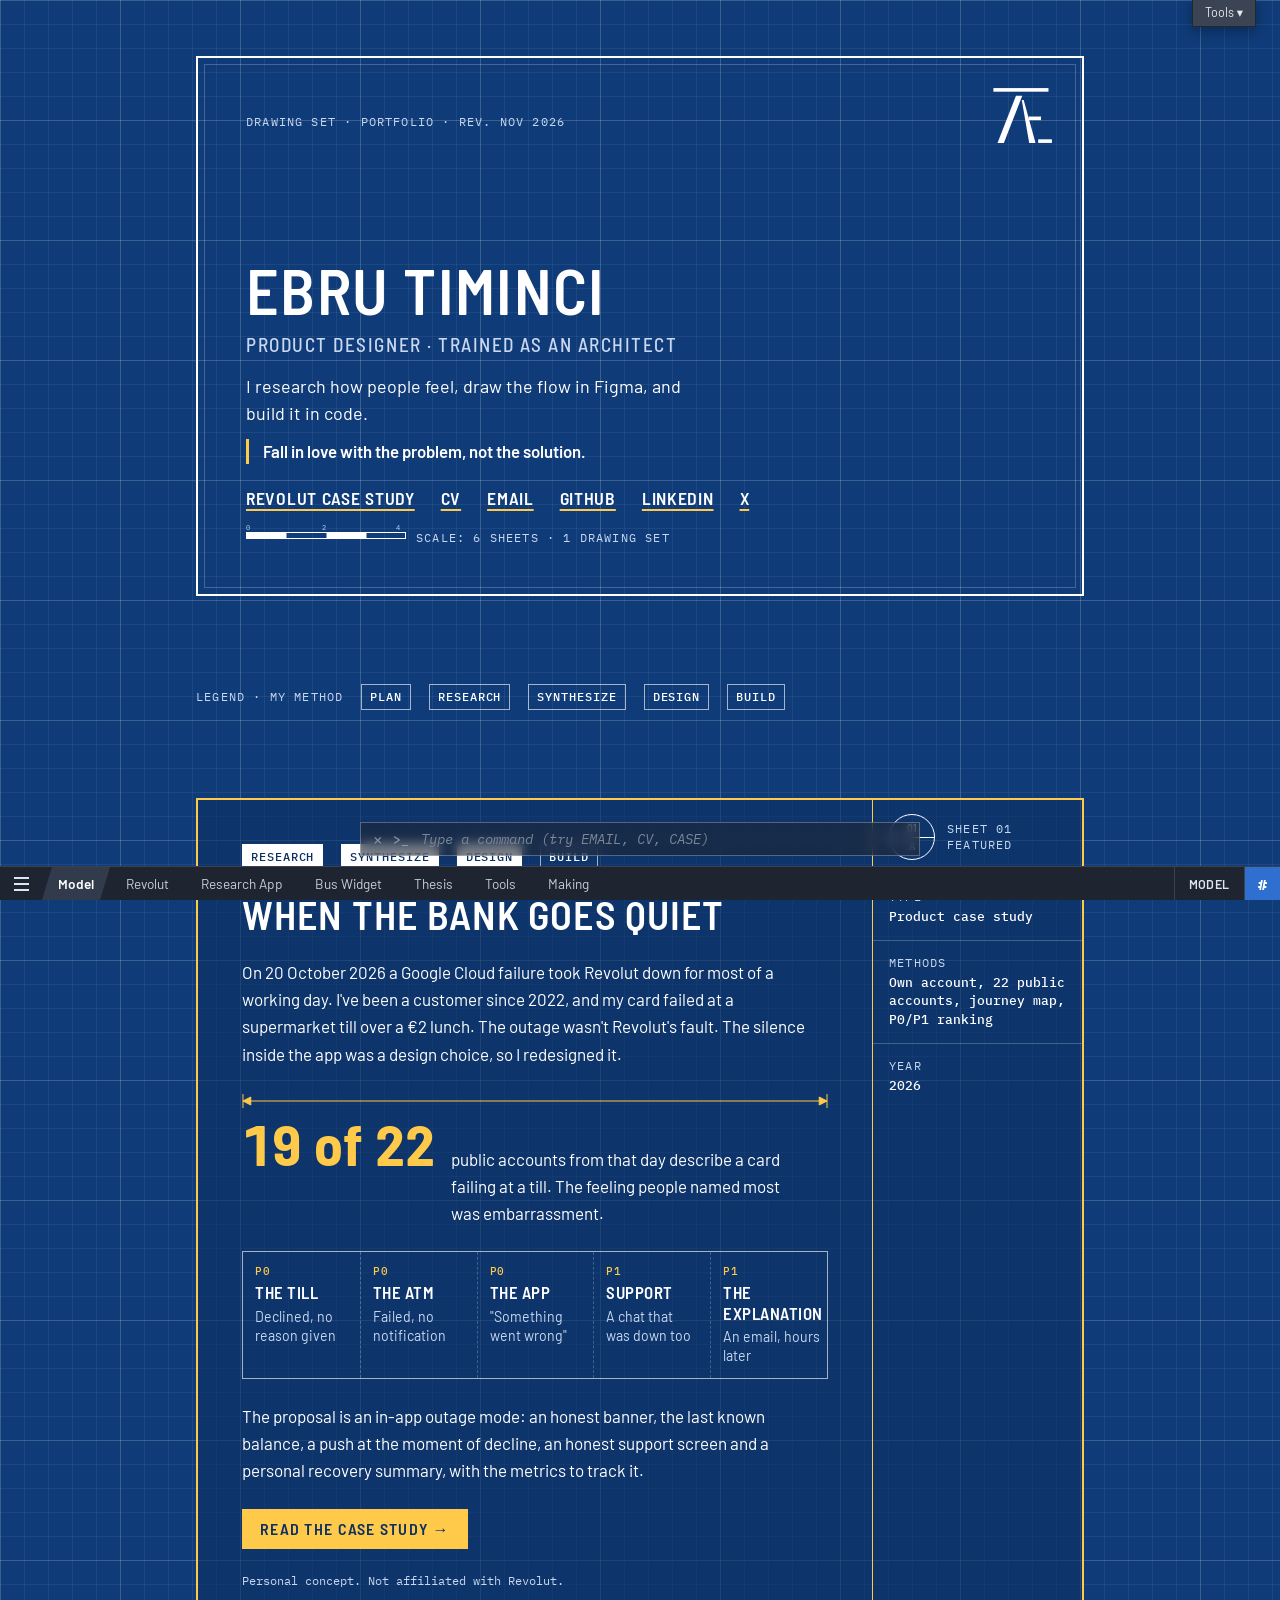
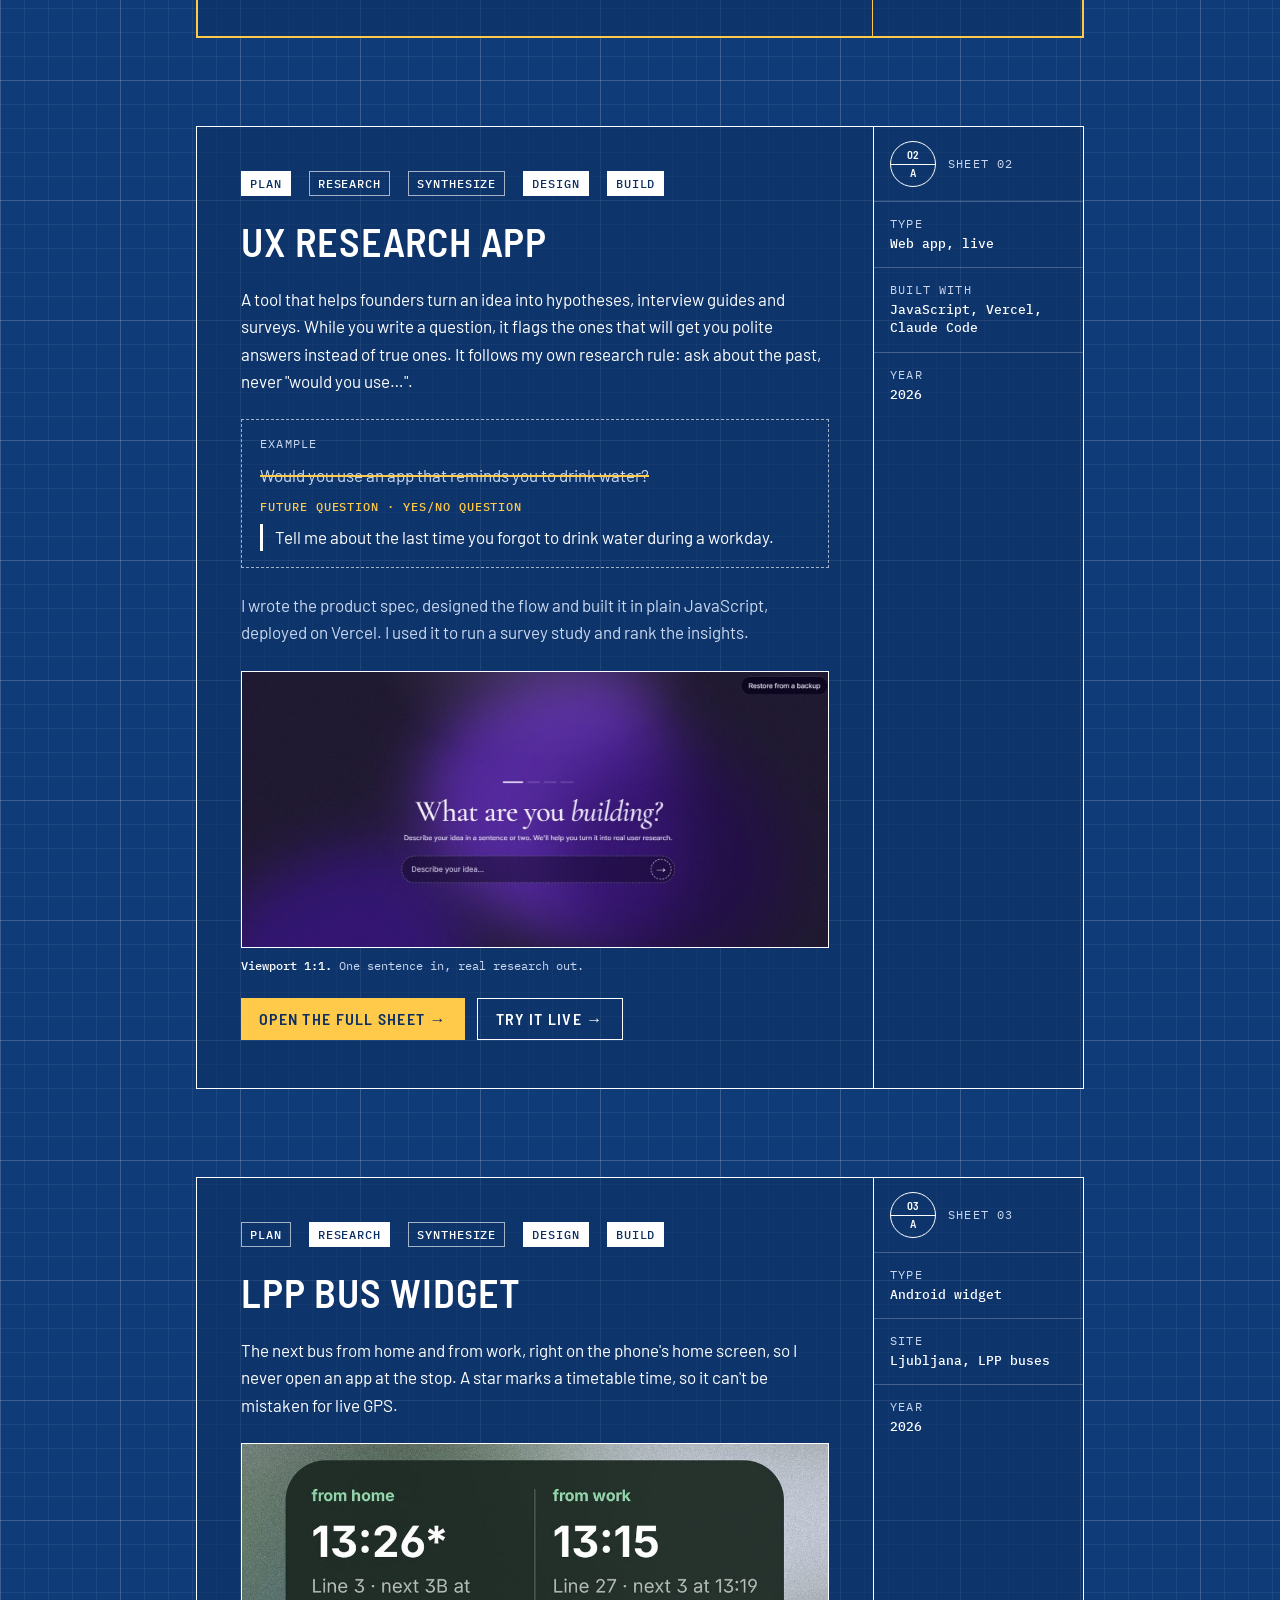
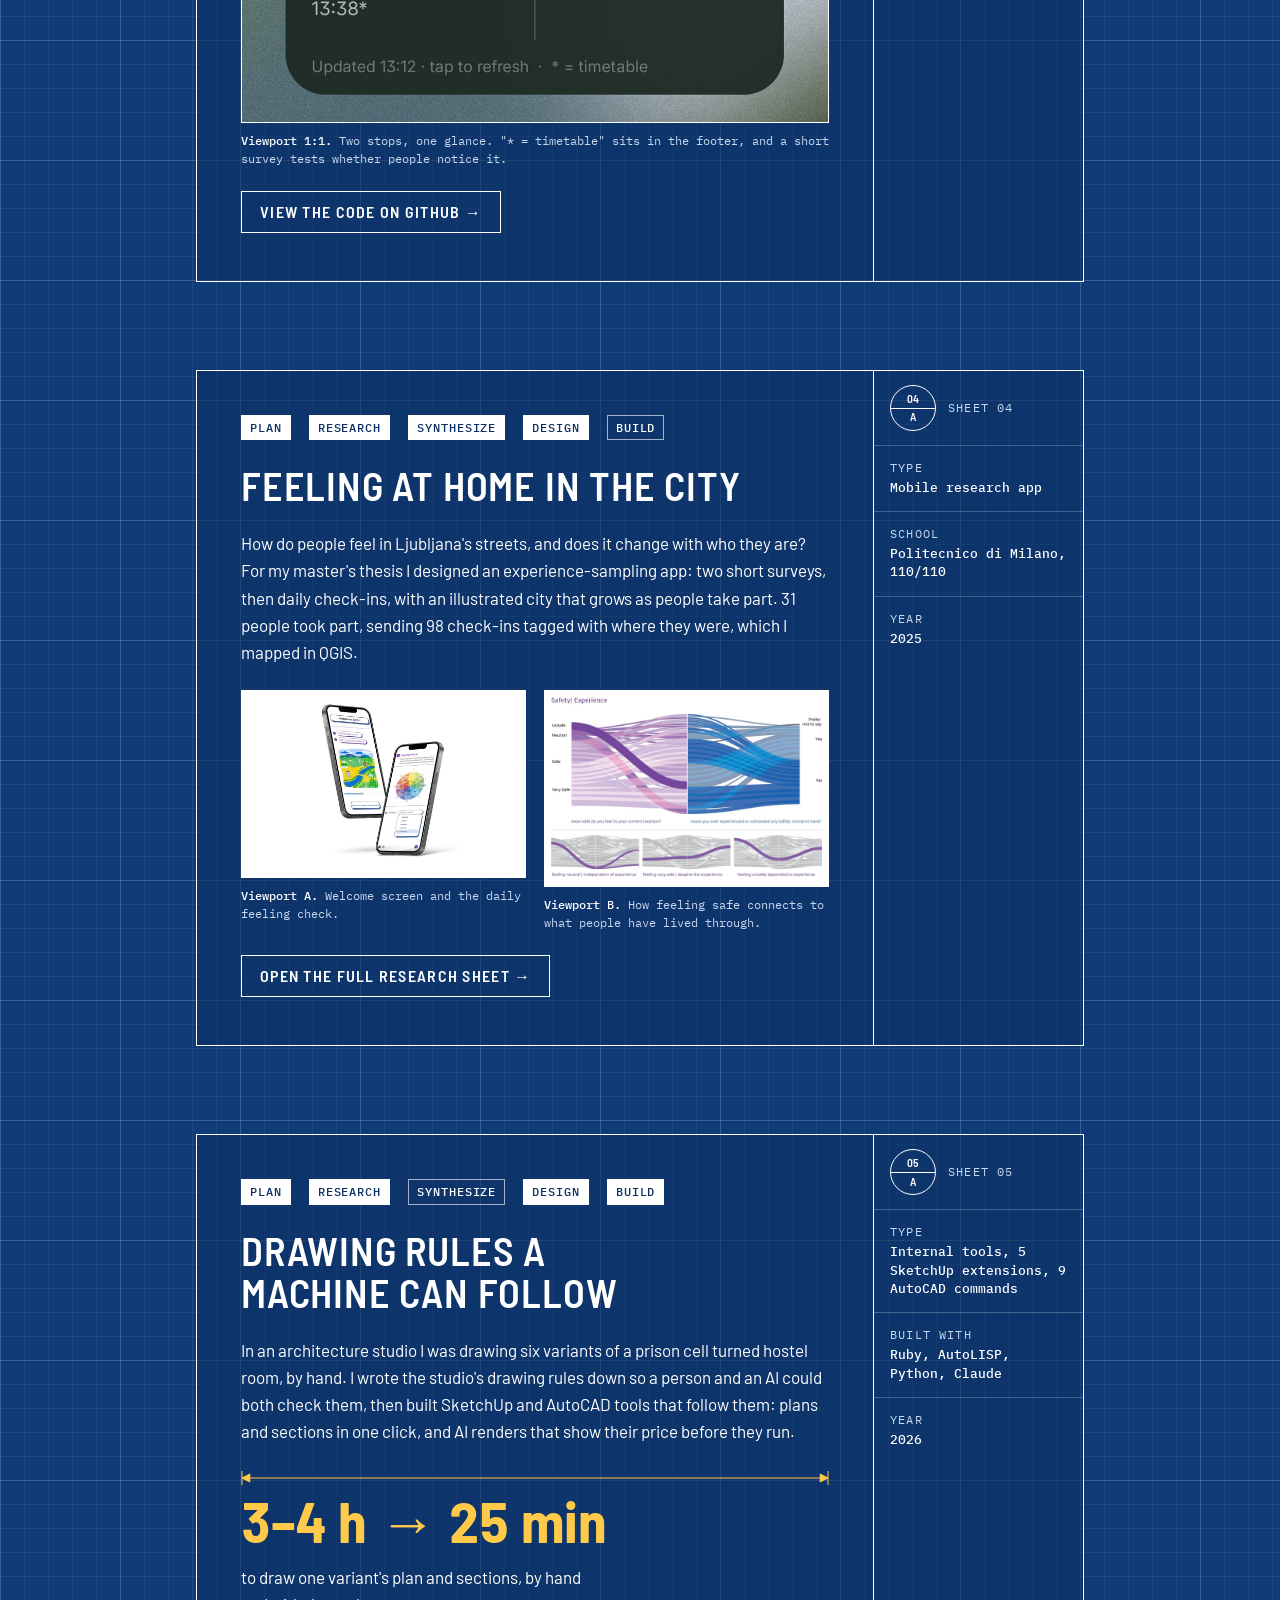
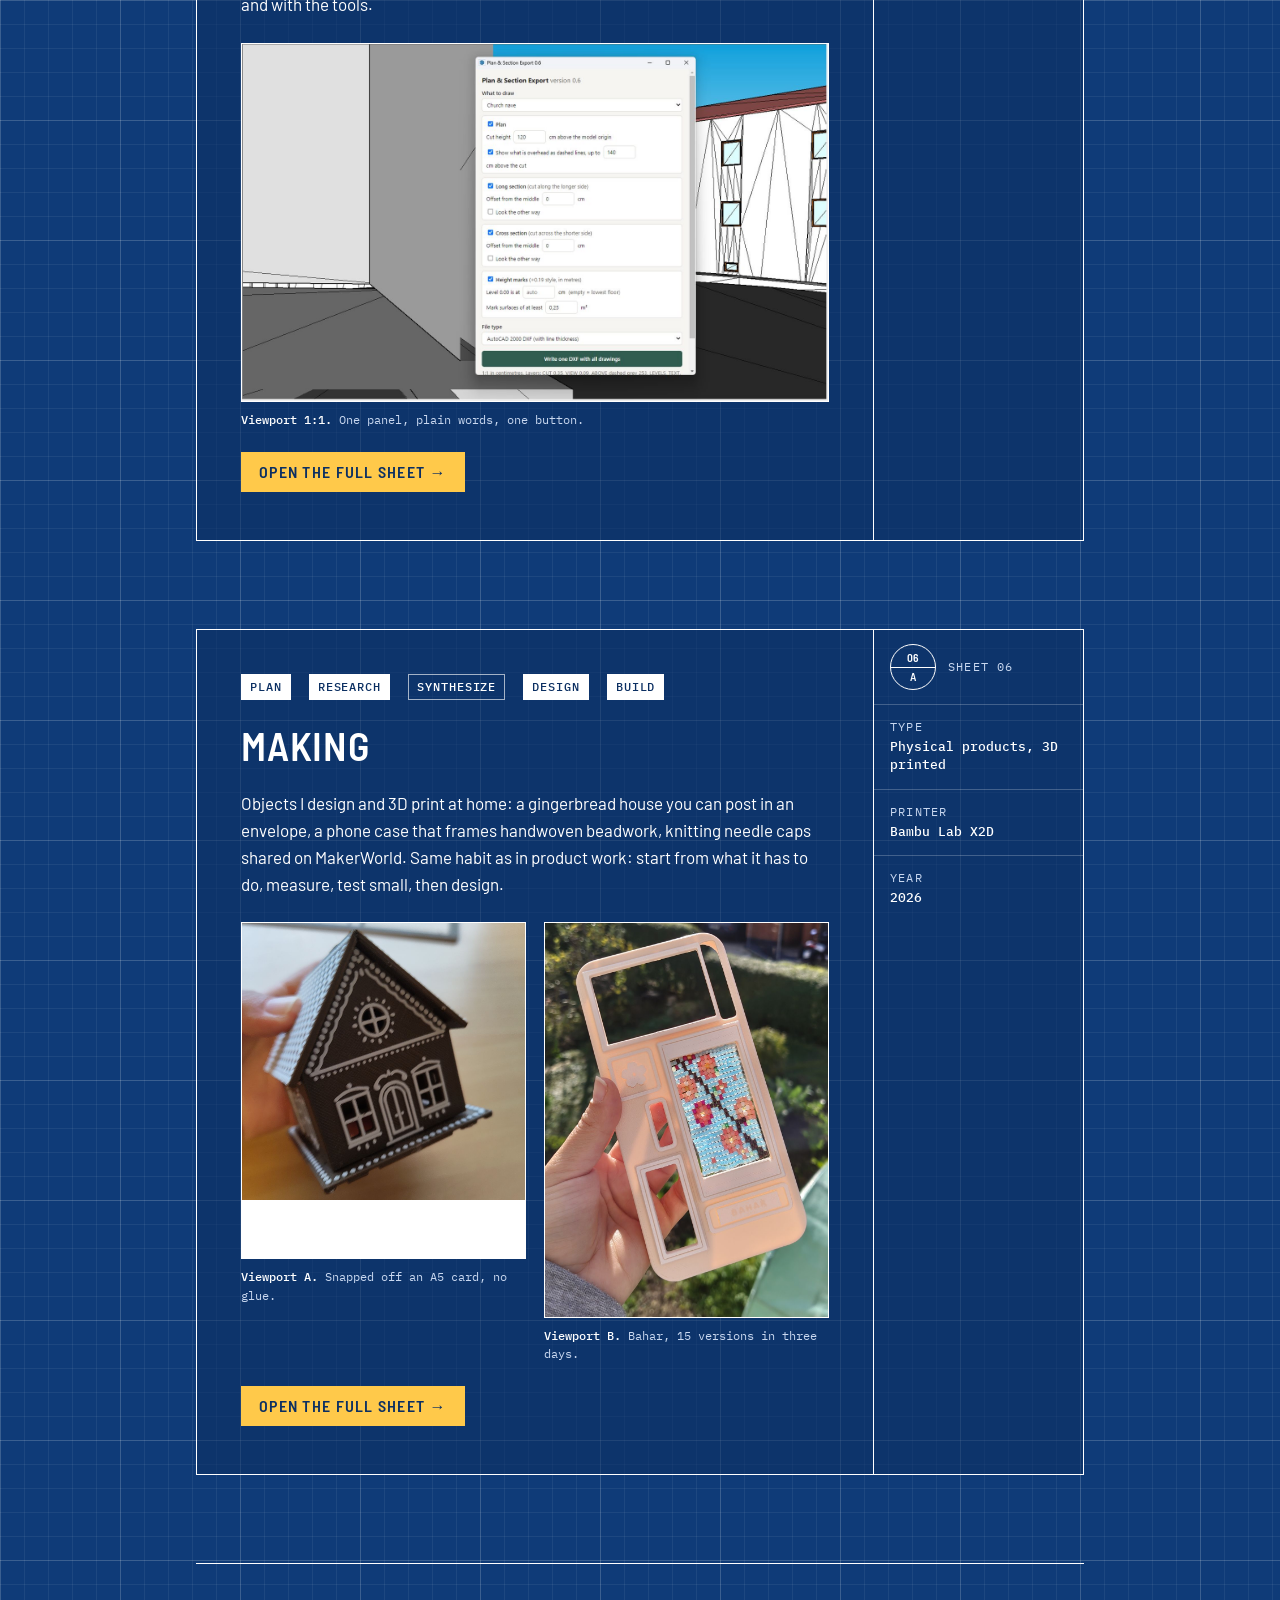
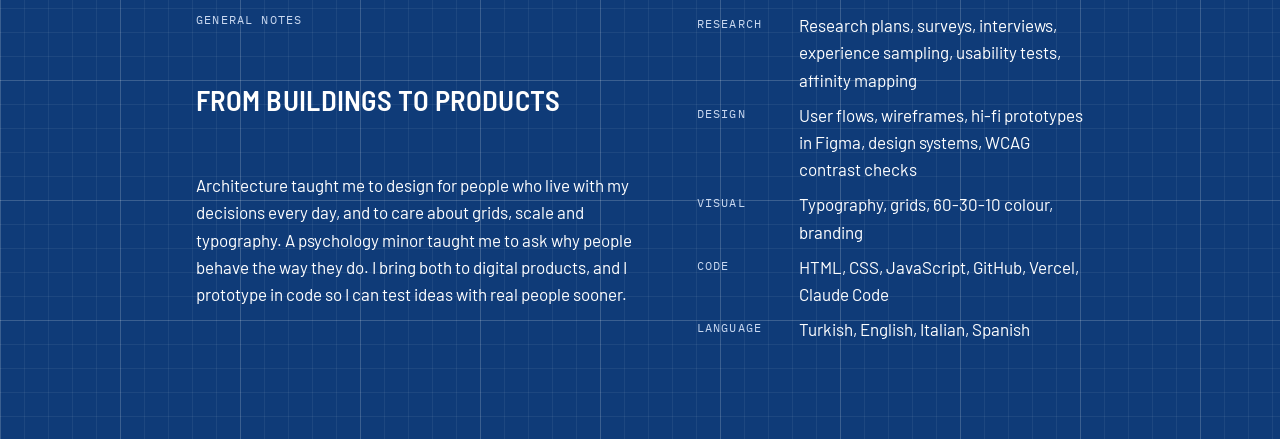
==== index.html @ e3e35238 "Status bar: add Making tab, fit seven tabs on phones Co-Authored-By: Claude Opus 5.5 <noreply@anthro" ====
<!doctype html>
<html lang="en">
<head>
<meta charset="utf-8">
<meta name="viewport" content="width=device-width, initial-scale=1, viewport-fit=cover">
<meta name="description" content="Ebru Timinci, product designer trained as an architect. Research, Figma, and code.">
<link rel="icon" href="favicon.ico?v=22" sizes="48x48">
<link rel="icon" href="favicon.svg?v=22" type="image/svg+xml">
<link rel="icon" href="favicon-32.png?v=22" sizes="32x32" type="image/png">
<link rel="apple-touch-icon" href="apple-touch-icon.png">
<title>Ebru Timinci, Product Designer</title>
<meta property="og:type" content="website">
<meta property="og:site_name" content="Ebru Timinci">
<meta property="og:title" content="Ebru Timinci, Product Designer">
<meta property="og:description" content="Ebru Timinci, product designer trained as an architect. Research, Figma, and code.">
<meta property="og:url" content="https://ebrutiminci.com/">
<meta property="og:image" content="https://ebrutiminci.com/img/og-home.jpg">
<meta property="og:image:width" content="1200">
<meta property="og:image:height" content="630">
<meta name="twitter:card" content="summary_large_image">
<link rel="canonical" href="https://ebrutiminci.com/">
<meta name="space" content="model">
<link rel="preconnect" href="https://fonts.googleapis.com">
<link rel="stylesheet" href="https://fonts.googleapis.com/css2?family=Barlow+Semi+Condensed:wght@500;600;700&family=Barlow:ital,wght@0,400;0,500;0,600;1,400&family=IBM+Plex+Mono:wght@400;500&family=IBM+Plex+Sans:ital,wght@0,400;0,500;0,600;1,400&display=swap">
<link rel="stylesheet" href="blueprint.css?v=24">
<style>html,body{margin:0}*{box-sizing:border-box}img{max-width:100%}</style>
  <!-- Vercel Web Analytics: counts visits, no cookies -->
  <script>window.va = window.va || function () { (window.vaq = window.vaq || []).push(arguments); };</script>
  <script defer src="/_vercel/insights/script.js"></script>
</head>
<body>
<main class="wrap">
  <header class="cover hero">
    <img class="northarrow mark" src="img/mark-white.svg?v=22" alt="ET monogram" width="360" height="340">
    <p class="ann">Drawing set · Portfolio · Rev. Nov 2026</p>
    <div class="cover-main">
      <h1>Ebru Timinci<small>Product designer · trained as an architect</small></h1>
      <p class="lede">I research how people feel, draw the flow in Figma, and build it in code.</p>
      <p class="motto"><b>Fall in love with the problem, not the solution.</b></p>
      <div class="links">
        <a href="casestudy.html">Revolut case study</a>
        <a href="Ebru-Timinci-CV.pdf?v=20261116" target="_blank" rel="noopener">CV</a>
        <a href="mailto:ebru.timinci@gmail.com">Email</a>
        <a href="https://github.com/ebrutiminci" target="_blank" rel="noopener">GitHub</a>
        <a href="https://www.linkedin.com/in/ebru-timinci/" target="_blank" rel="noopener">LinkedIn</a>
        <a href="https://x.com/ebrutiminci" target="_blank" rel="noopener">X</a>
      </div>
      <div class="scalebar">
        <svg viewBox="0 0 160 22" aria-hidden="true"><g fill="none" stroke="#fff" stroke-width="1"><rect x="0.5" y="8.5" width="159" height="6"/></g><rect x="0.5" y="8.5" width="40" height="6" fill="#fff"/><rect x="80.5" y="8.5" width="40" height="6" fill="#fff"/><g fill="#c9d8f0" font-family="IBM Plex Mono, monospace" font-size="7"><text x="0" y="6">0</text><text x="76" y="6">2</text><text x="150" y="6">4</text></g></svg>
        <span class="ann">Scale: 6 sheets · 1 drawing set</span>
      </div>
    </div>
  </header>

  <div class="legend" aria-label="My process: plan, research, synthesize, design, build">
    <span class="ann">Legend · my method</span>
    <span class="tag">Plan</span><span class="tag">Research</span><span class="tag">Synthesize</span><span class="tag">Design</span><span class="tag">Build</span>
  </div>

  <article class="sheet featured" aria-labelledby="s1">
    <div class="sheet-body">
      <div class="legend"><span class="tag on">Research</span><span class="tag on">Synthesize</span><span class="tag on">Design</span><span class="tag">Build</span></div>
      <h2 id="s1"><a class="h-link" href="casestudy.html">When the bank goes quiet</a></h2>
      <p>On 20 October 2026 a Google Cloud failure took Revolut down for most of a working day. I've been a customer since 2022, and my card failed at a supermarket till over a €2 lunch. The outage wasn't Revolut's fault. The silence inside the app was a design choice, so I redesigned it.</p>
      <div class="dim">
        <svg viewBox="0 0 600 18" preserveAspectRatio="none" aria-hidden="true"><g stroke="#ffc94a" stroke-width="1" fill="none"><path d="M1 2 V16 M599 2 V16 M1 9 H599"/><path d="M1 9 l8 -4 v8 z M599 9 l-8 -4 v8 z" fill="#ffc94a"/></g></svg>
        <div class="stat"><strong>19 of 22</strong><span>public accounts from that day describe a card failing at a till. The feeling people named most was embarrassment.</span></div>
      </div>
      <ol class="moments" aria-label="Five moments where the app said nothing">
        <li><span class="k">P0</span><b>The till</b><span>Declined, no reason given</span></li>
        <li><span class="k">P0</span><b>The ATM</b><span>Failed, no notification</span></li>
        <li><span class="k">P0</span><b>The app</b><span>"Something went wrong"</span></li>
        <li><span class="k">P1</span><b>Support</b><span>A chat that was down too</span></li>
        <li><span class="k">P1</span><b>The explanation</b><span>An email, hours later</span></li>
      </ol>
      <p>The proposal is an in-app outage mode: an honest banner, the last known balance, a push at the moment of decline, an honest support screen and a personal recovery summary, with the metrics to track it.</p>
      <a class="cta" href="casestudy.html">Read the case study →</a>
      <p class="note">Personal concept. Not affiliated with Revolut.</p>
    </div>
    <aside class="titleblock" aria-label="Project details">
      <div class="no"><span class="bubble"><span class="t">01</span><span class="b">A</span></span><span class="ann">Sheet 01<br>Featured</span></div>
      <div><span class="ann">Type</span><b>Product case study</b></div>
      <div><span class="ann">Methods</span><b>Own account, 22 public accounts, journey map, P0/P1 ranking</b></div>
      <div><span class="ann">Year</span><b>2026</b></div>
    </aside>
  </article>

  <article class="sheet" aria-labelledby="s2">
    <div class="sheet-body">
      <div class="legend"><span class="tag on">Plan</span><span class="tag">Research</span><span class="tag">Synthesize</span><span class="tag on">Design</span><span class="tag on">Build</span></div>
      <h2 id="s2"><a class="h-link" href="app.html">UX Research App</a></h2>
      <p>A tool that helps founders turn an idea into hypotheses, interview guides and surveys. While you write a question, it flags the ones that will get you polite answers instead of true ones. It follows my own research rule: ask about the past, never "would you use…".</p>
      <div class="check" aria-label="Example of the live bias check">
        <p class="ann">Example</p>
        <p class="q"><s>Would you use an app that reminds you to drink water?</s></p>
        <p class="flag">Future question · yes/no question</p>
        <p class="q fix">Tell me about the last time you forgot to drink water during a workday.</p>
      </div>
      <p class="sub">I wrote the product spec, designed the flow and built it in plain JavaScript, deployed on Vercel. I used it to run a survey study and rank the insights.</p>
      <figure>
        <div class="vp"><img src="img/app-start.jpg" alt="The app's start screen: What are you building? above a single input" width="1400" height="657" loading="lazy"></div>
        <figcaption><b>Viewport 1:1.</b> One sentence in, real research out.</figcaption>
      </figure>
      <div style="display:flex;flex-wrap:wrap;gap:12px">
        <a class="cta" href="app.html">Open the full sheet →</a>
        <a class="cta ghost" href="https://ux-research-app-one.vercel.app" target="_blank" rel="noopener">Try it live →</a>
      </div>
    </div>
    <aside class="titleblock" aria-label="Project details">
      <div class="no"><span class="bubble"><span class="t">02</span><span class="b">A</span></span><span class="ann">Sheet 02</span></div>
      <div><span class="ann">Type</span><b>Web app, live</b></div>
      <div><span class="ann">Built with</span><b>JavaScript, Vercel, Claude Code</b></div>
      <div><span class="ann">Year</span><b>2026</b></div>
    </aside>
  </article>

  <article class="sheet" aria-labelledby="s3">
    <div class="sheet-body">
      <div class="legend"><span class="tag">Plan</span><span class="tag on">Research</span><span class="tag">Synthesize</span><span class="tag on">Design</span><span class="tag on">Build</span></div>
      <h2 id="s3"><a class="h-link" href="https://github.com/ebrutiminci/lpp-bus-widget" target="_blank" rel="noopener">LPP bus widget</a></h2>
      <p>The next bus from home and from work, right on the phone's home screen, so I never open an app at the stop. A star marks a timetable time, so it can't be mistaken for live GPS.</p>
      <figure>
        <div class="vp"><img src="img/bus-widget.jpg" alt="Android home-screen widget showing the next bus from home at 13:26 (timetable) and from work at 13:15, with the next departures below" width="1000" height="474" loading="lazy"></div>
        <figcaption><b>Viewport 1:1.</b> Two stops, one glance. "* = timetable" sits in the footer, and a short survey tests whether people notice it.</figcaption>
      </figure>
      <a class="cta ghost" href="https://github.com/ebrutiminci/lpp-bus-widget" target="_blank" rel="noopener">View the code on GitHub →</a>
    </div>
    <aside class="titleblock" aria-label="Project details">
      <div class="no"><span class="bubble"><span class="t">03</span><span class="b">A</span></span><span class="ann">Sheet 03</span></div>
      <div><span class="ann">Type</span><b>Android widget</b></div>
      <div><span class="ann">Site</span><b>Ljubljana, LPP buses</b></div>
      <div><span class="ann">Year</span><b>2026</b></div>
    </aside>
  </article>

  <article class="sheet" aria-labelledby="s4">
    <div class="sheet-body">
      <div class="legend"><span class="tag on">Plan</span><span class="tag on">Research</span><span class="tag on">Synthesize</span><span class="tag on">Design</span><span class="tag">Build</span></div>
      <h2 id="s4"><a class="h-link" href="thesis.html">Feeling at Home in the City</a></h2>
      <p>How do people feel in Ljubljana's streets, and does it change with who they are? For my master's thesis I designed an experience-sampling app: two short surveys, then daily check-ins, with an illustrated city that grows as people take part. 31 people took part, sending 98 check-ins tagged with where they were, which I mapped in QGIS.</p>
      <div class="plates">
        <figure>
          <div class="vp"><img src="img/ljubljana-app.jpg" alt="Two phone screens: a welcome screen with an illustrated map of Ljubljana, and a feeling check with an emotion wheel" width="1100" height="684" loading="lazy"></div>
          <figcaption><b>Viewport A.</b> Welcome screen and the daily feeling check.</figcaption>
        </figure>
        <figure>
          <div class="vp"><img src="img/thesis-safety.jpg" alt="Flow diagram linking how safe people feel in their location to whether they have experienced safety concerns there" width="1464" height="1008" loading="lazy"></div>
          <figcaption><b>Viewport B.</b> How feeling safe connects to what people have lived through.</figcaption>
        </figure>
      </div>
      <a class="cta ghost" href="thesis.html">Open the full research sheet →</a>
    </div>
    <aside class="titleblock" aria-label="Project details">
      <div class="no"><span class="bubble"><span class="t">04</span><span class="b">A</span></span><span class="ann">Sheet 04</span></div>
      <div><span class="ann">Type</span><b>Mobile research app</b></div>
      <div><span class="ann">School</span><b>Politecnico di Milano, 110/110</b></div>
      <div><span class="ann">Year</span><b>2025</b></div>
    </aside>
  </article>

  <article class="sheet" aria-labelledby="s5">
    <div class="sheet-body">
      <div class="legend"><span class="tag on">Plan</span><span class="tag on">Research</span><span class="tag">Synthesize</span><span class="tag on">Design</span><span class="tag on">Build</span></div>
      <h2 id="s5"><a class="h-link" href="tools.html">Drawing rules a machine can follow</a></h2>
      <p>In an architecture studio I was drawing six variants of a prison cell turned hostel room, by hand. I wrote the studio's drawing rules down so a person and an AI could both check them, then built SketchUp and AutoCAD tools that follow them: plans and sections in one click, and AI renders that show their price before they run.</p>
      <div class="dim">
        <svg viewBox="0 0 600 18" preserveAspectRatio="none" aria-hidden="true"><g stroke="#ffc94a" stroke-width="1" fill="none"><path d="M1 2 V16 M599 2 V16 M1 9 H599"/><path d="M1 9 l8 -4 v8 z M599 9 l-8 -4 v8 z" fill="#ffc94a"/></g></svg>
        <div class="stat"><strong>3–4 h → 25 min</strong><span>to draw one variant's plan and sections, by hand and with the tools.</span></div>
      </div>
      <figure>
        <div class="vp"><img src="img/tools-plansection.jpg" alt="The Plan and Section Export dialog in SketchUp, with cut height, sections, height marks and one Write DXF button" width="1400" height="854" loading="lazy"></div>
        <figcaption><b>Viewport 1:1.</b> One panel, plain words, one button.</figcaption>
      </figure>
      <a class="cta" href="tools.html">Open the full sheet →</a>
    </div>
    <aside class="titleblock" aria-label="Project details">
      <div class="no"><span class="bubble"><span class="t">05</span><span class="b">A</span></span><span class="ann">Sheet 05</span></div>
      <div><span class="ann">Type</span><b>Internal tools, 5 SketchUp extensions, 9 AutoCAD commands</b></div>
      <div><span class="ann">Built with</span><b>Ruby, AutoLISP, Python, Claude</b></div>
      <div><span class="ann">Year</span><b>2026</b></div>
    </aside>
  </article>

  <article class="sheet" aria-labelledby="s6">
    <div class="sheet-body">
      <div class="legend"><span class="tag on">Plan</span><span class="tag on">Research</span><span class="tag">Synthesize</span><span class="tag on">Design</span><span class="tag on">Build</span></div>
      <h2 id="s6"><a class="h-link" href="making.html">Making</a></h2>
      <p>Objects I design and 3D print at home: a gingerbread house you can post in an envelope, a phone case that frames handwoven beadwork, knitting needle caps shared on MakerWorld. Same habit as in product work: start from what it has to do, measure, test small, then design.</p>
      <div class="plates">
        <figure>
          <div class="vp"><img src="img/mk-cottage.jpg" alt="An assembled 3D printed gingerbread cottage with white icing details" width="1100" height="1075" loading="lazy"></div>
          <figcaption><b>Viewport A.</b> Snapped off an A5 card, no glue.</figcaption>
        </figure>
        <figure>
          <div class="vp"><img src="img/mk-bahar.jpg" alt="A pink 3D printed phone case framing a beaded cherry blossom" width="1000" height="1391" loading="lazy"></div>
          <figcaption><b>Viewport B.</b> Bahar, 15 versions in three days.</figcaption>
        </figure>
      </div>
      <a class="cta" href="making.html">Open the full sheet →</a>
    </div>
    <aside class="titleblock" aria-label="Project details">
      <div class="no"><span class="bubble"><span class="t">06</span><span class="b">A</span></span><span class="ann">Sheet 06</span></div>
      <div><span class="ann">Type</span><b>Physical products, 3D printed</b></div>
      <div><span class="ann">Printer</span><b>Bambu Lab X2D</b></div>
      <div><span class="ann">Year</span><b>2026</b></div>
    </aside>
  </article>

  <section class="about" aria-labelledby="about">
    <div style="display:grid;gap:14px">
      <p class="ann">General notes</p>
      <h2 id="about">From buildings to products</h2>
      <p>Architecture taught me to design for people who live with my decisions every day, and to care about grids, scale and typography. A psychology minor taught me to ask why people behave the way they do. I bring both to digital products, and I prototype in code so I can test ideas with real people sooner.</p>
    </div>
    <ul aria-label="Toolkit">
      <li><span class="ann">Research</span><span>Research plans, surveys, interviews, experience sampling, usability tests, affinity mapping</span></li>
      <li><span class="ann">Design</span><span>User flows, wireframes, hi-fi prototypes in Figma, design systems, WCAG contrast checks</span></li>
      <li><span class="ann">Visual</span><span>Typography, grids, 60-30-10 colour, branding</span></li>
      <li><span class="ann">Code</span><span>HTML, CSS, JavaScript, GitHub, Vercel, Claude Code</span></li>
      <li><span class="ann">Language</span><span>Turkish, English, Italian, Spanish</span></li>
    </ul>
  </section>
</main>

<footer class="cmd" aria-label="Contact">
  <div class="cmd-in">
    <span class="prev">Command: OPEN Revolut_outage_case_study</span>
    <div class="now"><span class="prompt">Command:</span>
      <button type="button" class="cmdbtn" data-copy="ebru.timinci@gmail.com">COPY_EMAIL</button>
      <a class="cmdbtn" href="Ebru-Timinci-CV.pdf?v=20261116" target="_blank" rel="noopener">OPEN_CV</a>
      <a class="cmdbtn" href="https://www.linkedin.com/in/ebru-timinci/" target="_blank" rel="noopener">LINKEDIN</a>
      <a class="cmdbtn" href="https://github.com/ebrutiminci" target="_blank" rel="noopener">GITHUB</a>
      <a class="cmdbtn" href="https://x.com/ebrutiminci" target="_blank" rel="noopener">X</a><span class="caret" aria-hidden="true"></span>
    </div>
    <span class="out" aria-live="polite">ebru.timinci@gmail.com · Ljubljana, moving to İzmir, Turkey</span>
  </div>
</footer>

<script src="blueprint.js?v=25"></script>
<script src="tools.js?v=23"></script>

</body>
</html>
---- blueprint.css ----
/* Layout: a blueprint drawing set on a CAD grid. 60-30-10: blueprint blue ground, white linework and text, one amber redline accent for what matters most. Each project is a sheet in a layout viewport with a title block. Single deliberate theme. */
:root {
  --ground: #0f3b78;
  --ground-deep: #0b2f62;
  --line: #ffffff;
  --line-soft: rgba(255,255,255,0.62);
  --line-faint: rgba(255,255,255,0.22);
  --grid-minor: rgba(255,255,255,0.06);
  --grid-major: rgba(255,255,255,0.13);
  --text: #ffffff;
  --text-soft: #c9d8f0;
  --mark: #ffc94a;
  --mark-ink: #0b2f62;
  --display: "Barlow Semi Condensed", "Arial Narrow", "Segoe UI", sans-serif;
  --body: "Barlow", "Segoe UI", system-ui, sans-serif;
  --mono: "IBM Plex Mono", ui-monospace, "Cascadia Mono", Menlo, monospace;
  color-scheme: dark;
}
html { background: var(--ground); }
body {
  background-color: var(--ground);
  background-image:
    linear-gradient(var(--grid-major) 1px, transparent 1px),
    linear-gradient(90deg, var(--grid-major) 1px, transparent 1px),
    linear-gradient(var(--grid-minor) 1px, transparent 1px),
    linear-gradient(90deg, var(--grid-minor) 1px, transparent 1px);
  background-size: 120px 120px, 120px 120px, 24px 24px, 24px 24px;
  color: var(--text);
  font: 400 1.0625rem/1.6 var(--body);
}
.wrap { max-width: 920px; margin: 0 auto; padding-left: max(16px, env(safe-area-inset-left, 0px)); padding-right: max(16px, env(safe-area-inset-right, 0px)); padding-block: 40px 0; display: grid; gap: 48px; }
a { color: var(--text); text-decoration-color: var(--mark); text-decoration-thickness: 2px; text-underline-offset: 4px; }
a:hover { color: var(--mark); }
a:focus-visible { outline: 2px dashed var(--mark); outline-offset: 4px; }
h1, h2, h3 { font-family: var(--display); font-weight: 600; text-wrap: balance; margin: 0; letter-spacing: 0.01em; }
p { margin: 0; max-width: 62ch; }
.ann { font: 400 0.74rem/1.35 var(--mono); text-transform: uppercase; letter-spacing: 0.1em; color: var(--text-soft); }

/* Drawing frame for the cover */
.cover { position: relative; border: 2px solid var(--line); padding: 36px 32px 32px; display: grid; gap: 20px; }
.cover::before { content: ""; position: absolute; inset: 6px; border: 1px solid var(--line-faint); pointer-events: none; }
.cover h1 { font-size: clamp(2.6rem, 7vw, 4.6rem); line-height: 0.98; text-transform: uppercase; letter-spacing: 0.02em; }
.cover h1 small { display: block; font-size: 0.42em; letter-spacing: 0.08em; color: var(--text-soft); font-weight: 500; margin-top: 10px; }
.cover .lede { font-size: 1.22rem; line-height: 1.5; max-width: 44ch; }
.motto { font: 400 italic 1.05rem/1.5 var(--body); border-left: 3px solid var(--mark); padding-left: 14px; color: var(--text-soft); max-width: 46ch; }
.motto b { font-style: normal; color: var(--text); font-weight: 600; }
.links { display: flex; flex-wrap: wrap; gap: 10px 26px; font-weight: 600; font-family: var(--display); font-size: 1.1rem; letter-spacing: 0.04em; text-transform: uppercase; }
.northarrow { position: absolute; top: 28px; right: 28px; width: 54px; height: 70px; }
.cover > .ann:first-of-type { padding-right: 64px; }
.scalebar { display: flex; align-items: flex-end; gap: 10px; }
.scalebar svg { width: 160px; height: 22px; }

/* Process legend */
.legend { display: flex; flex-wrap: wrap; gap: 8px 18px; align-items: center; }
.tag { font: 500 0.72rem/1 var(--mono); letter-spacing: 0.08em; text-transform: uppercase; border: 1px solid var(--line-soft); padding: 6px 8px; color: var(--text); }
.tag.on { background: var(--line); color: var(--ground-deep); border-color: var(--line); }

/* Sheet = layout viewport + title block */
.sheet { border: 1.5px solid var(--line); background: rgba(11,47,98,0.55); display: grid; grid-template-columns: minmax(0, 1fr) 210px; }
.sheet-body { padding: 30px; display: grid; gap: 18px; align-content: start; min-width: 0; }
.sheet h2 { font-size: clamp(1.8rem, 3.8vw, 2.5rem); line-height: 1.05; text-transform: uppercase; letter-spacing: 0.02em; }
.sheet .sub { color: var(--text-soft); }
.titleblock { border-left: 1.5px solid var(--line); display: grid; grid-auto-rows: min-content; font: 400 0.82rem/1.4 var(--mono); }
.titleblock > div { padding: 11px 14px; border-bottom: 1px solid var(--line-faint); display: grid; gap: 3px; }
.titleblock > div:last-child { border-bottom: 0; }
.titleblock b { font-weight: 500; color: var(--text); }
.titleblock .no { display: flex; align-items: center; gap: 12px; }
.bubble { width: 46px; height: 46px; border: 1.5px solid var(--line); border-radius: 50%; display: grid; place-items: center; font: 600 1.15rem/1 var(--display); position: relative; }
.bubble::after { content: ""; position: absolute; left: 0; right: 0; top: 50%; border-top: 1px solid var(--line); }
.bubble span { position: absolute; font-size: 0.72rem; }
.bubble .t { top: 7px; } .bubble .b { bottom: 7px; }
.cta { display: inline-flex; align-items: center; gap: 10px; font: 600 1rem/1 var(--display); letter-spacing: 0.08em; text-transform: uppercase; background: var(--mark); color: var(--mark-ink); padding: 12px 18px; text-decoration: none; justify-self: start; border: 0; }
.cta:hover { color: var(--mark-ink); background: #ffd76e; }
.cta.ghost { background: transparent; color: var(--text); border: 1.5px solid var(--line); }
.cta.ghost:hover { background: var(--line); color: var(--ground-deep); }

/* Featured sheet: the redline */
.featured { border: 2px solid var(--mark); }
.featured .titleblock { border-left-color: var(--mark); }
.dim { display: grid; gap: 6px; }
.dim svg { width: 100%; height: 18px; display: block; }
.stat { display: flex; align-items: baseline; gap: 16px; flex-wrap: wrap; }
.stat strong { font: 700 3.6rem/0.95 var(--display); color: var(--mark); font-variant-numeric: tabular-nums; }
.stat span { max-width: 34ch; }
.moments { list-style: none; margin: 0; padding: 0; display: grid; grid-template-columns: repeat(5, minmax(0, 1fr)); border: 1px solid var(--line-soft); }
.moments li { padding: 12px; display: grid; gap: 4px; align-content: start; min-width: 0; }
.moments li + li { border-left: 1px dashed var(--line-faint); }
.moments .k { font: 500 0.7rem var(--mono); color: var(--mark); letter-spacing: 0.08em; }
.moments b { font: 600 1.05rem/1.2 var(--display); letter-spacing: 0.03em; text-transform: uppercase; }
.moments span { font-size: 0.88rem; color: var(--text-soft); line-height: 1.4; }
.note { font: 400 0.76rem var(--mono); color: var(--text-soft); }

/* Bias check demo */
.check { border: 1px dashed var(--line-soft); padding: 16px 18px; display: grid; gap: 10px; }
.q s { text-decoration-color: var(--mark); text-decoration-thickness: 2px; color: var(--text-soft); }
.flag { font: 500 0.74rem var(--mono); text-transform: uppercase; letter-spacing: 0.08em; color: var(--mark); }
.fix { border-left: 3px solid var(--line); padding-left: 12px; }

/* Viewports for images */
.plates { display: grid; grid-template-columns: repeat(2, minmax(0, 1fr)); gap: 18px; }
figure { margin: 0; display: grid; gap: 8px; min-width: 0; }
.vp { border: 1.5px solid var(--line); padding: 6px; background: rgba(255,255,255,0.04); }
figure img { width: 100%; height: auto; display: block; background: #fff; }
figcaption { font: 400 0.78rem/1.45 var(--mono); color: var(--text-soft); }
figcaption b { color: var(--text); font-weight: 500; }

/* About */
.about { display: grid; grid-template-columns: minmax(0, 1.2fr) minmax(0, 1fr); gap: 36px; border-top: 1.5px solid var(--line); padding-top: 32px; }
.about h2 { font-size: 1.8rem; text-transform: uppercase; }
.about ul { margin: 0; padding: 0; list-style: none; display: grid; gap: 8px; }
.about li { display: grid; grid-template-columns: 92px minmax(0, 1fr); gap: 10px; }
.about li .ann { padding-top: 4px; }

/* CAD command line footer */
.cmd { margin-top: 8px; border-top: 1.5px solid var(--line); background: var(--ground-deep); font: 400 0.9rem/1.5 var(--mono); padding-block: 14px 18px; padding-left: max(16px, env(safe-area-inset-left, 0px)); padding-right: max(16px, env(safe-area-inset-right, 0px)); }
.cmd-in { max-width: 1060px; margin: 0 auto; display: grid; gap: 2px; }
.cmd .prev { color: var(--text-soft); }
.cmd .now { color: var(--text); overflow-wrap: anywhere; }
.cmd .mail { user-select: all; color: var(--mark); }
.caret { display: inline-block; width: 0.6em; height: 1.05em; background: var(--text); vertical-align: -0.18em; margin-left: 4px; }
@media (prefers-reduced-motion: no-preference) {
  .caret { animation: blink 1.1s steps(1) infinite; }
  @keyframes blink { 50% { opacity: 0; } }
  .cta { transition: background .15s, color .15s; }
}

@media (max-width: 780px) {
  .sheet { grid-template-columns: 1fr; }
  .titleblock { order: -1; border-left: 0; border-bottom: 1.5px solid var(--line); grid-template-columns: repeat(2, minmax(0, 1fr)); }
  .featured .titleblock { border-bottom-color: var(--mark); }
  .titleblock > div:nth-child(odd) { border-right: 1px solid var(--line-faint); }
  .sheet-body { padding: 22px 18px; }
  .moments { grid-template-columns: 1fr; }
  .moments li + li { border-left: 0; border-top: 1px dashed var(--line-faint); }
  .plates, .about { grid-template-columns: 1fr; }
  .cover { padding: 28px 20px 24px; }
  .northarrow { width: 38px; height: 50px; top: 18px; right: 18px; }
}

/* Thesis page additions */
.crumb { display:flex; gap:10px; align-items:center; font: 500 0.8rem var(--mono); letter-spacing:0.08em; text-transform:uppercase; }
.findings { list-style:none; margin:0; padding:0; display:grid; grid-template-columns: repeat(3, minmax(0,1fr)); border:1px solid var(--line-soft); }
.findings li { padding:16px; display:grid; gap:6px; align-content:start; min-width:0; }
.findings li + li { border-left:1px dashed var(--line-faint); }
.findings strong { font: 700 2.4rem/1 var(--display); color: var(--mark); font-variant-numeric: tabular-nums; }
.findings span { font-size:0.92rem; color: var(--text-soft); }
.plates.one { grid-template-columns: 1fr; }
.plates.three { grid-template-columns: repeat(3, minmax(0,1fr)); }
.steps { margin:0; padding-left:1.3em; display:grid; gap:8px; max-width:62ch; }
@media (max-width: 780px) {
  .findings, .plates.three { grid-template-columns: 1fr; }
  .findings li + li { border-left:0; border-top:1px dashed var(--line-faint); }
}

/* Motion: CAD crosshair, linework that draws itself, grips on hover */
.sheet, .cover { position: relative; }
.trace { position: absolute; inset: -1px; width: calc(100% + 2px); height: calc(100% + 2px); pointer-events: none; overflow: visible; }
.trace rect { fill: none; stroke: var(--line); stroke-width: 2; stroke-dasharray: var(--len) var(--len); stroke-dashoffset: var(--len); opacity: 0; }
.featured .trace rect { stroke: var(--mark); }
.drawn .trace rect { animation: trace 1.4s cubic-bezier(.6,.1,.2,1) forwards; }
@keyframes trace { 0% { opacity: 1; stroke-dashoffset: var(--len); } 85% { opacity: 1; stroke-dashoffset: 0; } 100% { opacity: 0; stroke-dashoffset: 0; } }
.grip { position: absolute; width: 9px; height: 9px; background: #3d8bff; border: 1px solid #fff; opacity: 0; transform: translate(-50%, -50%) scale(.4); transition: opacity .15s, transform .15s; pointer-events: none; z-index: 2; }
.sheet:hover .grip, .sheet:focus-within .grip { opacity: 1; transform: translate(-50%, -50%) scale(1); }
.xhair { position: fixed; inset: 0; pointer-events: none; z-index: 50; display: none; }
.xhair .h, .xhair .v { position: absolute; background: rgba(255,255,255,0.55); }
.xhair .h { left: 0; right: 0; height: 1px; }
.xhair .v { top: 0; bottom: 0; width: 1px; }
.xhair .box { position: absolute; width: 14px; height: 14px; border: 1px solid #fff; transform: translate(-50%, -50%); }
.xhair.on { display: block; }
.has-xhair, .has-xhair a, .has-xhair button { cursor: none; }
.has-xhair .ribbon, .has-xhair .rb-open, .has-xhair .statusbar { cursor: default; }
.has-xhair .ribbon button, .has-xhair .rb-open, .has-xhair .statusbar button, .has-xhair .statusbar a, .has-xhair .statusbar li { cursor: pointer; }
.has-xhair .ribbon input, .has-xhair .statusbar input { cursor: text; }
.vp { overflow: hidden; }
.vp img { transition: transform .5s cubic-bezier(.2,.7,.2,1); }
.vp:hover img { transform: scale(1.04); }
.cover h1 .ch { display: inline-block; }
.typing .ch { opacity: 0; animation: ink .01s forwards; }
@keyframes ink { to { opacity: 1; } }
@media (prefers-reduced-motion: reduce) {
  .drawn .trace rect, .typing .ch { animation: none; opacity: 1; }
  .trace { display: none; }
  .vp:hover img { transform: none; }
}

/* Command line footer, always in reach */

.cmd .now { display: flex; flex-wrap: wrap; align-items: center; gap: 6px 10px; }
.cmd .prompt { color: var(--text); }
.cmdbtn { font: 500 0.85rem/1 var(--mono); color: var(--text); background: transparent; border: 1px solid var(--line); padding: 7px 10px; text-decoration: none; letter-spacing: .02em; }
.cmdbtn:hover, .cmdbtn:focus-visible { background: var(--text); color: var(--ground-deep); outline: none; }
.cmdbtn[data-copy] { border-color: var(--mark); color: var(--mark); }
.cmdbtn[data-copy]:hover, .cmdbtn[data-copy]:focus-visible { background: var(--mark); color: var(--ground-deep); }
.cmd .out { color: var(--text-soft); font-size: 0.8rem; overflow-wrap: anywhere; }

/* Case study sheets */
.timeline { list-style: none; margin: 0; padding: 0; display: grid; grid-template-columns: repeat(3, minmax(0, 1fr)); border: 1px solid var(--line-soft); }
.timeline li { padding: 14px; display: grid; gap: 4px; align-content: start; min-width: 0; border-bottom: 1px dashed var(--line-faint); }
.timeline li:not(:nth-child(3n+1)) { border-left: 1px dashed var(--line-faint); }
.timeline li:nth-last-child(-n+3) { border-bottom: 0; }
.timeline .k { font: 500 0.7rem var(--mono); color: var(--mark); letter-spacing: 0.08em; }
.timeline b { font: 600 1.05rem/1.2 var(--display); letter-spacing: 0.03em; text-transform: uppercase; }
.timeline span:last-child { font-size: 0.9rem; color: var(--text-soft); line-height: 1.45; }
.sched-wrap { overflow-x: auto; border: 1px solid var(--line-soft); }
.sched { width: 100%; border-collapse: collapse; font-size: 0.93rem; line-height: 1.45; }
.sched th { font: 500 0.7rem var(--mono); letter-spacing: 0.08em; text-transform: uppercase; text-align: left; color: var(--text-soft); background: rgba(255,255,255,0.05); }
.sched th, .sched td { padding: 10px 12px; border-bottom: 1px dashed var(--line-faint); vertical-align: top; }
.sched tr:last-child td { border-bottom: 0; }
.sched td + td, .sched th + th { border-left: 1px dashed var(--line-faint); }
.sched td.k { font: 500 0.8rem var(--mono); color: var(--mark); white-space: nowrap; }
.sched a, .note a, .about a, .quotes a { color: var(--text); text-decoration-color: var(--mark); text-underline-offset: 3px; }
.callout { border-left: 3px solid var(--mark); padding-left: 14px; max-width: 68ch; }
.tally { list-style: none; margin: 0; padding: 0; display: grid; gap: 8px; max-width: 720px; }
.tally li { display: grid; grid-template-columns: minmax(0, 1.3fr) minmax(0, 1fr) 2.2em; gap: 12px; align-items: center; font-size: 0.92rem; }
.tally i { display: block; height: 10px; width: calc(var(--n) / 22 * 100%); background: var(--mark); }
.tally b { font: 500 0.9rem var(--mono); text-align: right; }
.quotes { display: grid; grid-template-columns: repeat(3, minmax(0, 1fr)); gap: 14px; }
.quotes blockquote { margin: 0; border: 1px dashed var(--line-soft); padding: 14px 16px; display: grid; gap: 10px; align-content: space-between; }
.quotes p { margin: 0; font-style: italic; }
.quotes cite { font: 400 0.75rem var(--mono); font-style: normal; color: var(--text-soft); }
.proposal { display: grid; grid-template-columns: 260px minmax(0, 1fr); gap: 28px; align-items: start; }
.proposal.solo { grid-template-columns: minmax(0, 1fr); max-width: 760px; }
.prop-list { display: grid; gap: 10px; }
.phone { border: 1.5px solid var(--line); border-radius: 30px; padding: 16px 14px 14px; display: grid; gap: 10px; background: var(--ground-deep); font-size: 0.82rem; position: relative; }
.phone::before { content: ""; width: 70px; height: 6px; border: 1px solid var(--line-soft); border-radius: 4px; justify-self: center; margin-bottom: 2px; }
.ph-top { display: flex; justify-content: space-between; font: 400 0.7rem var(--mono); color: var(--text-soft); }
.ph-banner { border: 1.5px solid var(--mark); padding: 10px; display: grid; gap: 4px; }
.ph-banner b { color: var(--mark); font: 600 0.95rem var(--display); text-transform: uppercase; letter-spacing: 0.03em; }
.ph-up { font: 500 0.72rem var(--mono); color: var(--mark); }
.ph-bal { display: grid; gap: 2px; text-align: center; padding: 8px 0; border-bottom: 1px dashed var(--line-faint); }
.ph-bal strong { font: 600 1.7rem var(--display); }
.ph-bal small { font: 400 0.68rem var(--mono); color: var(--text-soft); }
.ph-row { display: flex; justify-content: space-between; gap: 8px; padding: 6px 0; border-bottom: 1px dashed var(--line-faint); }
.ph-row span:last-child { font-family: var(--mono); font-size: 0.72rem; text-align: right; }
.ph-row.dim2 { opacity: 0.55; }
.ph-cap { margin: 4px 0 0; font: 400 0.66rem var(--mono); color: var(--text-soft); text-align: center; text-transform: uppercase; letter-spacing: 0.08em; }
@media (max-width: 760px) {
  .timeline { grid-template-columns: 1fr; }
  .timeline li { border-left: 0 !important; border-bottom: 1px dashed var(--line-faint) !important; }
  .timeline li:last-child { border-bottom: 0 !important; }
  .quotes, .proposal { grid-template-columns: 1fr; }
  .phone { max-width: 280px; }
  .tally li { grid-template-columns: minmax(0, 1fr) 2.2em; }
  .tally i { grid-column: 1 / -1; grid-row: 2; }
}
.intro-plate { display: grid; grid-template-columns: minmax(0, 1.4fr) minmax(0, 1fr); gap: 24px; align-items: start; }
.intro-plate figure { max-width: 300px; justify-self: end; }
@media (max-width: 760px) { .intro-plate { grid-template-columns: 1fr; } .intro-plate figure { justify-self: start; } }

/* AutoCAD-style floating command line: small, see-through */
.cmd { font-size: 0.78rem; padding-block: 10px 12px; }
.cmd .out { display: none; }
.cmdbtn { font-size: 0.72rem; padding: 4px 7px; }
.caret { height: 0.95em; }
@media (min-width: 760px) {
  body { padding-bottom: 90px; }
  .cmd { position: fixed; left: 50%; bottom: 14px; transform: translateX(-50%); width: min(720px, calc(100% - 32px)); z-index: 40; margin: 0; padding: 8px 12px 9px; border: 1px solid rgba(255,255,255,0.35); background: rgba(11,47,98,0.62); -webkit-backdrop-filter: blur(6px); backdrop-filter: blur(6px); }
  .cmd:hover, .cmd:focus-within { background: rgba(11,47,98,0.86); }
  .cmd-in { max-width: none; }
  .cmd .prev { opacity: 0.7; font-size: 0.72rem; }
}

/* Calmer crosshair: grey box, faint full-length lines */
.xhair .h, .xhair .v { background: rgba(255,255,255,0.21); }
.xhair .box { border: 1.5px solid #fff; }

/* Cover: same frame, more negative space on the right */
@media (min-width: 760px) {
  .cover { padding: 56px 48px 48px; gap: 22px; }
  .cover > :not(.northarrow) { max-width: 540px; }
  .cover h1 small { font-size: 0.3em; margin-top: 14px; }
  .cover .lede { font-size: 1.12rem; }
}
@media (min-width: 760px) {

  .cover h1 { font-size: clamp(2.4rem, 5.4vw, 4rem); }
}
.pipeline { list-style: none; margin: 0; padding: 0; display: grid; grid-template-columns: repeat(4, minmax(0, 1fr)); gap: 0; border: 1px solid var(--line-soft); counter-reset: none; }
.pipeline li { padding: 14px; display: grid; gap: 4px; align-content: start; min-width: 0; position: relative; }
.pipeline li + li { border-left: 1px dashed var(--line-faint); }
.pipeline li + li::before { content: "→"; position: absolute; left: -9px; top: 12px; background: var(--ground-deep); color: var(--mark); font: 500 0.8rem var(--mono); padding: 0 2px; }
.pipeline .k { font: 500 0.7rem var(--mono); color: var(--mark); letter-spacing: 0.08em; text-transform: uppercase; }
.pipeline b { font: 600 1.05rem/1.2 var(--display); letter-spacing: 0.03em; text-transform: uppercase; }
.pipeline span:last-child { font-size: 0.88rem; color: var(--text-soft); line-height: 1.4; }
@media (max-width: 760px) { .pipeline { grid-template-columns: 1fr 1fr; } .pipeline li:nth-child(3) { border-left: 0; } .pipeline li:nth-child(n+3) { border-top: 1px dashed var(--line-faint); } .pipeline li::before { display: none; } }

/* Home cover: just the name, lots of air */
.cover.hero { min-height: min(58vh, 480px); grid-template-rows: 1fr auto; align-content: stretch; }
.cover.hero h1 { align-self: center; }
.cover.hero .links { align-self: end; }
.cover .northarrow { width: 34px; height: auto; }
@media (max-width: 759px) { .cover.hero { min-height: 340px; } }
.cover.hero .legend { align-self: end; }

/* More air everywhere */
@media (min-width: 760px) {
  .wrap { gap: 88px; padding-top: 56px; }
  .sheet-body { padding: 44px 44px 48px; gap: 24px; }
  .sheet-body > p { max-width: 62ch; }
  .titleblock > div { padding: 14px 16px; }
  .about { padding-top: 48px; }
}

/* Cover: label on top, everything else grouped low and close together */
.cover.hero { grid-template-rows: auto 1fr; gap: 0; }
.cover.hero .cover-main { align-self: end; display: grid; gap: 12px; padding-top: 72px; }
.cover.hero .cover-main h1 { margin-bottom: 6px; }
.cover.hero .cover-main .links, .cover.hero .cover-main .legend { margin-top: 8px; }
@media (min-width: 760px) { .cover.hero { min-height: min(64vh, 540px); } .cover.hero .cover-main { max-width: 560px; } }

/* Command line sits at the end of the page, never over content */
@media (min-width: 760px) {
  body { padding-bottom: 40px; }
  .cmd { position: static; transform: none; left: auto; bottom: auto; margin: 72px auto 0; width: min(720px, calc(100% - 32px)); }
}

/* Small cursor only: short arms instead of full-screen lines */

/* ---------- AutoCAD status bar ---------- */
.statusbar { position: fixed; left: 0; right: 0; bottom: 0; z-index: 60; height: 44px; display: flex; align-items: stretch; background: #1f2530; border-top: 1px solid #3a4250; font: 400 0.95rem/1 var(--body); color: #dfe5ee; padding-left: env(safe-area-inset-left, 0px); padding-right: env(safe-area-inset-right, 0px); }
body.has-statusbar { padding-bottom: 64px !important; }
.sb-menu { width: 52px; display: grid; place-content: center; gap: 4px; }
.sb-menu i { display: block; width: 18px; height: 2px; background: #dfe5ee; }
.sb-tab { display: flex; align-items: center; padding: 0 18px; color: #c7cfdb; text-decoration: none; position: relative; clip-path: polygon(10px 0, 100% 0, calc(100% - 10px) 100%, 0 100%); white-space: nowrap; }
.sb-tab:hover { color: #fff; background: #2a3240; }
.sb-tab.on { background: #323b4b; color: #fff; font-weight: 600; }
.sb-sub { color: #8d98a8; font-weight: 400; }
.sb-cmd { position: relative; margin-left: auto; display: flex; align-items: center; gap: 8px; min-width: 0; width: min(380px, 34vw); padding: 0 12px; border-left: 1px solid #3a4250; }
.sb-prompt { font: 500 0.8rem var(--mono); color: #8d98a8; }
.sb-cmd input { flex: 1; min-width: 0; background: transparent; border: 0; color: #fff; font: 400 0.85rem var(--mono); outline: none; }
.sb-cmd input::placeholder { color: #7c8797; font-style: italic; }
.sb-list { display: none; position: absolute; bottom: 100%; left: 0; right: 0; margin: 0 0 6px; padding: 4px 0; list-style: none; background: rgba(31,37,48,0.96); border: 1px solid #3a4250; font: 400 0.8rem var(--mono); }
.statusbar.open .sb-list { display: block; }
.sb-list li { padding: 7px 12px; cursor: pointer; color: #aab4c2; }
.sb-list li b { color: #fff; font-weight: 500; display: inline-block; min-width: 80px; }
.sb-list li:hover { background: #323b4b; }
.sb-out { position: absolute; bottom: 100%; left: 0; margin-bottom: 6px; padding: 6px 10px; background: #1f2530; border: 1px solid var(--mark); color: var(--mark); font: 400 0.78rem var(--mono); white-space: nowrap; opacity: 0; pointer-events: none; transition: opacity .2s; }
.sb-out.show { opacity: 1; }
.statusbar.open .sb-out { opacity: 0; }
.sb-mode { display: flex; align-items: center; padding: 0 14px; font: 600 0.85rem var(--body); letter-spacing: .04em; border-left: 1px solid #3a4250; }
.sb-grid { width: 44px; border: 0; border-left: 1px solid #3a4250; background: transparent; color: #8d98a8; font: 700 1.1rem var(--mono); cursor: pointer; }
.sb-grid.on { color: #fff; background: #2f6fcf; }
.sb-vh { position: absolute; width: 1px; height: 1px; overflow: hidden; clip: rect(0 0 0 0); }
html.no-grid body { background-image: none !important; }
@media (max-width: 759px) {
  .sb-cmd, .sb-mode, .sb-menu, .sb-sub { display: none; }
  .sb-tab { flex: 1; justify-content: center; padding: 0 8px; font-size: 0.9rem; }
  .sb-grid { margin-left: auto; }
}
.has-statusbar .xhair { z-index: 55; }

/* ---------- Layout pages: same blueprint, regular readable type ---------- */
html.is-layout body { font-family: "IBM Plex Sans", var(--body); }
html.is-layout h1, html.is-layout h2, html.is-layout h3,
html.is-layout .timeline b, html.is-layout .pipeline b, html.is-layout .moments b, html.is-layout .findings strong, html.is-layout .stat strong {
  font-family: "IBM Plex Sans", var(--body); text-transform: none; letter-spacing: -0.01em;
}
html.is-layout .cover h1 { font-weight: 600; font-size: clamp(2.2rem, 4.8vw, 3.4rem); line-height: 1.08; }
html.is-layout .cover h1 small { text-transform: none; letter-spacing: 0; font-weight: 400; font-size: 0.42em; }
html.is-layout .sheet h2 { font-weight: 600; font-size: 1.7rem; }
html.is-layout .timeline b, html.is-layout .pipeline b { font-size: 1rem; font-weight: 600; }
.trace { display: none !important; }
@media (min-width: 760px) { .cmd { display: none; } }

/* Image frames: one clean white edge, no blue gap, no zoom */
.vp { padding: 0; border: 1.5px solid #fff; background: #fff; line-height: 0; }
.vp img { display: block; width: 100%; height: auto; }
.vp:hover img { transform: none; }

/* v2: thinner bar, floating see-through command line above it */
.statusbar { height: 34px; font-size: 0.85rem; }
.sb-menu { width: 42px; }
.sb-menu i { width: 15px; }
.sb-tab { padding: 0 16px; }
.sb-mode { margin-left: auto; font-size: 0.78rem; }
.sb-grid { width: 36px; font-size: 0.95rem; }
.sb-cmd { position: fixed; z-index: 61; left: 50%; transform: translateX(-50%); bottom: 44px; margin: 0; width: min(560px, calc(100% - 32px)); height: 34px; padding: 0 12px; display: flex; align-items: center; gap: 10px; border: 1px solid rgba(255,255,255,0.28); border-left: 1px solid rgba(255,255,255,0.28); background: rgba(31,37,48,0.55); -webkit-backdrop-filter: blur(6px); backdrop-filter: blur(6px); }
.sb-cmd:focus-within, .sb-cmd:hover { background: rgba(31,37,48,0.88); }
.sb-x { color: #8d98a8; font: 400 1rem var(--mono); }
body.has-statusbar { padding-bottom: 96px !important; }
@media (max-width: 759px) { .sb-cmd { display: none; } .sb-mode { display: none; } .sb-tab { padding: 0 6px; font-size: 0.78rem; } }
.sb-cmd.open .sb-list { display: block; } .sb-cmd.open .sb-out { opacity: 0; }

/* LAYISO: other layers fade back, like locked layers */
.sheet, .about { transition: opacity .35s, filter .35s; }
.iso-off { opacity: 0.16; filter: grayscale(1); }
.iso-off:hover { opacity: 0.4; }
.legend .tag { cursor: pointer; }
.legend .tag.iso-pick { background: var(--mark); color: var(--mark-ink); border-color: var(--mark); }
.sb-iso { display: flex; align-items: center; margin-left: auto; padding: 0 12px; font: 500 0.75rem var(--mono); color: var(--mark); }
.sb-iso:not([hidden]) + .sb-mode { margin-left: 0; }
.sb-iso[hidden] { display: none; }

/* ZOOM lightbox */
.zoombox { position: fixed; inset: 0; z-index: 80; background: rgba(8,26,56,0.94); display: grid; place-items: center; align-content: center; gap: 12px; padding: 24px 24px 60px; cursor: zoom-out; }
.zoombox[hidden] { display: none; }
.zoombox img { max-width: min(1400px, 100%); max-height: calc(100vh - 140px); background: #fff; border: 1.5px solid #fff; }
.zb-cap { margin: 0; max-width: 80ch; font: 400 0.85rem var(--mono); color: var(--text-soft); text-align: center; }
.zb-hint { font: 400 0.7rem var(--mono); color: var(--text-soft); opacity: 0.7; letter-spacing: .08em; text-transform: uppercase; }
html.zoomed { overflow: hidden; }

/* Full-length crosshair lines, barely there */
.xhair .h, .xhair .v { background: rgba(255,255,255,0.1); }

/* Sheet titles open their page */
.h-link{color:inherit;text-decoration:none}
.h-link:hover,.h-link:focus-visible{color:var(--mark);text-decoration:underline;text-decoration-thickness:2px;text-underline-offset:6px}

/* ZOOM carousel arrows */
.zb-nav { display: none; position: fixed; top: 50%; transform: translateY(-50%); width: 48px; height: 48px; border: 1.5px solid #fff; background: rgba(11,47,98,.85); color: #fff; font: 500 20px var(--mono); cursor: pointer; z-index: 2; }
.zoombox.many .zb-nav { display: grid; place-items: center; }
.zb-prev { left: max(16px, env(safe-area-inset-left, 0px)); }
.zb-next { right: max(16px, env(safe-area-inset-right, 0px)); }
.zb-nav:hover, .zb-nav:focus-visible { background: var(--mark); color: var(--mark-ink); border-color: var(--mark); outline: none; }
.zoombox.many { padding-left: 80px; padding-right: 80px; }
@media (max-width: 600px) { .zoombox.many { padding-left: 16px; padding-right: 16px; } .zb-nav { top: auto; bottom: 64px; transform: none; } }

/* Outage sync line in the wireframe */
.ph-sync { border-top: 1.5px dashed var(--mark); padding: 8px 0 4px; display: grid; gap: 3px; }
.ph-sync span { font: 500 0.72rem var(--mono); color: var(--mark); text-transform: uppercase; letter-spacing: .06em; }
.ph-sync small { font-size: 0.7rem; line-height: 1.35; color: var(--text-soft); }

/* Case study: solution at a glance */
.glance { display: grid; grid-template-columns: minmax(0, 1fr) minmax(0, 1.4fr); gap: 32px; align-items: center; border: 1.5px solid var(--line); padding: 32px; }
.glance-head { display: grid; gap: 12px; justify-items: start; }
.glance-head h2 { margin: 0; }
.glance-row { display: grid; grid-template-columns: repeat(3, minmax(0, 1fr)); gap: 16px; }
.glance-row a { display: grid; gap: 8px; justify-items: center; color: var(--text-soft); text-decoration: none; font: 400 0.72rem var(--mono); text-transform: uppercase; letter-spacing: .08em; }
.glance-row img { width: 100%; height: auto; display: block; transition: transform .2s; }
.glance-row a:hover img, .glance-row a:focus-visible img { transform: translateY(-4px); }
.glance-row a:hover span { color: var(--mark); }
@media (max-width: 760px) { .glance { grid-template-columns: 1fr; padding: 20px; } }

/* Case study: was → sketch → hi-fi storyboard */
.storyboard { display: grid; gap: 40px; border-top: 1px solid var(--line-faint); padding-top: 28px; scroll-margin-top: 24px; }
.st-credit { margin: -28px 0 0; font: 400 0.95rem/1.5 var(--body); color: var(--text-soft); max-width: 60ch; }
.st-row { display: grid; gap: 14px; scroll-margin-top: 24px; }
.st-row h3 { margin: 0; font: 600 1.1rem var(--display); text-transform: uppercase; letter-spacing: .03em; }
.st-grid { display: grid; grid-template-columns: repeat(3, minmax(0, 1fr)); gap: 20px; align-items: start; }
.st-cell { margin: 0; display: grid; gap: 10px; }
.vp.bare { padding: 0; border: 0; background: none; }
.st-cell .vp.bare img { width: 100%; max-width: 220px; height: auto; display: block; margin: 0 auto; border-radius: 22px; }
.st-cell.hifi .vp.bare img { border-radius: 0; }
.st-cell figcaption { font: 400 0.75rem/1.45 var(--mono); color: var(--text-soft); text-align: center; }
.st-cell.sketch figcaption b { color: var(--mark); }
.st-cell.hifi figcaption b { color: var(--line); }
.st-note { aspect-ratio: 9 / 19.5; max-width: 220px; width: 100%; margin: 0 auto; border: 1.5px dashed var(--line-faint); border-radius: 22px; display: grid; place-items: center; padding: 20px; text-align: center; font: 400 0.85rem/1.5 var(--body); color: var(--text-soft); }
@media (max-width: 560px) { .st-grid { gap: 10px; } .st-cell figcaption { font-size: 0.66rem; } }

/* v3: phone fixes. Bigger bottom bar above the gesture area; tables stack as cards */
@media (max-width: 759px) {
  .statusbar { height: calc(54px + env(safe-area-inset-bottom, 0px)); padding-bottom: env(safe-area-inset-bottom, 0px); font-size: 1rem; overflow-x: auto; scrollbar-width: none; }
  .statusbar::-webkit-scrollbar { display: none; }
  .sb-tab { flex: 0 0 auto; padding: 0 14px; font-size: 1rem; }
  .sb-grid { width: 54px; flex: 0 0 auto; position: sticky; right: 0; }
  .sched-wrap { overflow: visible; border: 0; }
  .sched, .sched tbody, .sched tr, .sched td { display: block; width: 100%; }
  .sched thead { display: none; }
  .sched tr { border: 1px solid var(--line-soft); margin-bottom: 10px; padding: 12px 14px; }
  .sched td { padding: 4px 0; border: 0 !important; }
  .sched td:first-child { font-weight: 600; font-size: 1rem; padding-bottom: 6px; }
  .sched td.k:first-child { font: 500 0.85rem var(--mono); }
  .sched td[data-label]:not(:first-child)::before { content: attr(data-label); display: block; font: 500 0.68rem var(--mono); letter-spacing: 0.08em; text-transform: uppercase; color: var(--text-soft); margin-bottom: 2px; }
}
@media (max-width: 759px) {
  .sb-long { display: none; }
  .sb-tab { flex: 1 1 auto; padding: 0 10px; }
}

/* ---------- Top ribbon and board editing ---------- */
.bp-edit main.wrap { position: relative; }
.bp-edit main.wrap > .cover { position: absolute; margin: 0; transform-origin: 50% 50%; box-shadow: 0 10px 40px rgba(4,20,48,.45); background: rgba(11,47,98,0.92); }
.bp-edit main.wrap > .cover.bp-anim { transition: left .45s, top .45s, width .45s, transform .4s; }
.bp-edit main.wrap > .sheet { position: absolute; margin: 0; transform-origin: 50% 50%; box-shadow: 0 10px 40px rgba(4,20,48,.45); background: rgba(11,47,98,0.92); }
.bp-edit main.wrap > .sheet.bp-anim { transition: left .45s cubic-bezier(.5,.1,.2,1), top .45s cubic-bezier(.5,.1,.2,1), width .45s cubic-bezier(.5,.1,.2,1), transform .4s cubic-bezier(.5,.1,.2,1); }
.bp-holder { pointer-events: none; }
.bp-skin { position: absolute; inset: 0; z-index: 5; cursor: move; touch-action: none; }
.bp-skin:hover { outline: 1px dashed #5b93e6; outline-offset: 3px; }
.bp-active .bp-skin { outline: 1.5px dashed #ffc94a; outline-offset: 3px; }
.bp-g { position: absolute; width: 12px; height: 12px; background: #3d8bff; border: 1px solid #fff; transform: translate(-50%, -50%); display: none; }
.bp-g[data-c="nw"] { left: 0; top: 0; } .bp-g[data-c="ne"] { left: 100%; top: 0; }
.bp-g[data-c="sw"] { left: 0; top: 100%; } .bp-g[data-c="se"] { left: 100%; top: 100%; }
.bp-edit:not([data-bp-tool="select"]) .bp-g, html.has-ribbon main.wrap > :hover > .bp-skin .bp-g { display: block; cursor: ew-resize; }
.bp-skin .bp-g { pointer-events: auto; }
html.has-ribbon main.wrap > .sheet .grip, html.has-ribbon main.wrap > .cover .grip { display: none; }
.bp-g.hot { background: #e5484d; display: block !important; box-shadow: 0 0 0 4px rgba(229,72,77,.35); }
[data-bp-tool="select"] .bp-skin { pointer-events: none; }
[data-bp-tool="select"] .bp-skin:hover { outline: 0; }
[data-bp-tool="stretch"] .bp-g:hover { background: #ffc94a; }
[data-bp-tool="rotate"] .bp-g { cursor: crosshair; } [data-bp-tool="rotate"] .bp-g:hover { background: #ffc94a; }
[data-bp-tool="rotate"] .bp-skin { cursor: grab; }
[data-bp-tool="mirror"] .bp-skin { cursor: pointer; }
.bp-ang { position: absolute; left: 50%; top: -30px; transform: translateX(-50%); font: 500 0.72rem var(--mono); color: #1f2530; background: #ffc94a; padding: 3px 7px; display: none; }
.bp-active .bp-ang:not(:empty) { display: block; }
.bp-edit .sheet .grip { opacity: 1; transform: translate(-50%, -50%) scale(1); }
.bp-edit:not([data-bp-tool="select"]) .sheet .grip { opacity: 0; }
/* the sheet reflows with its own width, like a phone screen */
.bp-edit .sheet-body { container-type: inline-size; }
.bp-edit .sheet.bp-narrow { grid-template-columns: 1fr; }
.bp-edit .sheet.bp-narrow .titleblock { order: -1; border-left: 0; border-bottom: 1.5px solid var(--line); grid-template-columns: repeat(2, minmax(0, 1fr)); }
.bp-edit .sheet.featured.bp-narrow .titleblock { border-bottom-color: var(--mark); }
.bp-edit .sheet.bp-narrow .titleblock > div:nth-child(odd) { border-right: 1px solid var(--line-faint); }
.bp-edit .sheet.bp-narrow .sheet-body { padding: 24px 20px; }
.bp-edit .sheet.bp-tiny .titleblock { grid-template-columns: 1fr; }
.bp-edit .sheet.bp-tiny .titleblock > div:nth-child(odd) { border-right: 0; }
@container (max-width: 620px) {
  .moments { grid-template-columns: 1fr; }
  .moments li + li { border-left: 0; border-top: 1px dashed var(--line-faint); }
  .plates { grid-template-columns: 1fr; }
}
@container (max-width: 420px) {
  .stat strong { font-size: 2.6rem; }
  .sheet h2 { font-size: 1.6rem; }
}

.ribbon { position: fixed; top: 0; left: 0; right: 0; z-index: 62; height: 92px; display: flex; align-items: stretch; background: #3b4453; border-bottom: 1px solid #222832; color: #e6e9ee; font: 400 0.8rem/1.2 var(--body); padding: 4px 6px; gap: 4px; box-shadow: 0 2px 14px rgba(0,0,0,.3); }
.ribbon[hidden] { display: none; }
html.has-ribbon body { padding-top: 92px; }
.rb-panel { display: grid; grid-template-rows: 1fr 18px; background: #3b4453; border: 1px solid transparent; }
.rb-panel + .rb-panel { border-left-color: #2b313c; }
.rb-panel:hover { border-color: #56627a; }
.rb-panel h6 { margin: 0; font: 400 0.74rem/18px var(--body); text-align: center; color: #c9cfd8; background: #343c49; }
.rb-panel h6::after { content: " ▾"; font-size: .6rem; color: #8d98a8; }
.rb-cmdp h6::after, .rb-panel:nth-last-child(2) h6::after { content: ""; }
.rb-body { display: flex; align-items: center; gap: 2px; padding: 3px 6px; }
.rb-mod .rb-body { display: grid; grid-template-columns: repeat(3, auto); grid-auto-rows: 28px; align-content: center; column-gap: 2px; row-gap: 4px; }
.rb-btn { display: flex; align-items: center; gap: 6px; height: 28px; padding: 0 8px; border: 1px solid transparent; background: transparent; color: inherit; font: inherit; cursor: pointer; white-space: nowrap; border-radius: 2px; }
.rb-btn svg { width: 18px; height: 18px; fill: none; stroke: currentColor; stroke-width: 1.3; stroke-linecap: round; stroke-linejoin: round; flex: none; }
.rb-btn[data-k="move"] svg, .rb-btn[data-k="rotate"] svg, .rb-btn[data-k="mirror"] svg, .rb-btn[data-k="stretch"] svg { color: #cfe3ff; }
.rb-big { flex-direction: column; justify-content: center; gap: 4px; height: 62px; min-width: 58px; padding: 2px 8px; }
.rb-big svg { width: 30px; height: 30px; stroke-width: 1.1; }
.rb-btn:hover, .rb-layer:hover { background: #4a5466; border-color: #66748c; }
.rb-btn[aria-pressed="true"] { background: #4d6a99; border-color: #7f9fd1; color: #fff; }
.rb-btn[data-k="grid"]:not(.on) { color: #8d98a8; }
.rb-restore, .rb-restore svg { color: #ffc94a !important; }
.rb-lay .rb-body { flex-direction: column; align-items: stretch; justify-content: center; gap: 4px; }
.rb-row { display: flex; gap: 2px; }
.rb-layer { display: flex; align-items: center; gap: 7px; height: 26px; min-width: 210px; padding: 0 8px; background: #2b313c; border: 1px solid #56627a; color: #e6e9ee; font: 400 0.8rem var(--body); cursor: pointer; border-radius: 2px; }
.rb-layer svg { width: 16px; height: 16px; fill: #ffd84a; stroke: #b08a12; stroke-width: 1; }
.rb-layer .rb-sw { width: 11px; height: 11px; background: #fff; border: 1px solid #8d98a8; }
.rb-layer.iso .rb-sw { background: #ffc94a; }
.rb-layer .rb-lname { flex: 1; text-align: left; }
.rb-layer em { font-style: normal; font-size: .65rem; color: #aab4c2; }
.rb-drop { position: relative; display: flex; }
.rb-menu { position: absolute; top: 100%; left: 0; margin-top: 4px; min-width: 100%; background: #2b313c; border: 1px solid #56627a; padding: 4px; display: grid; box-shadow: 0 8px 24px rgba(0,0,0,.4); z-index: 2; }
.rb-menu[hidden] { display: none; }
.rb-menu button { display: flex; align-items: center; gap: 8px; text-align: left; padding: 6px 10px; background: transparent; border: 0; color: #e6e9ee; font: 400 0.78rem var(--body); cursor: pointer; }
.rb-menu button::before { content: ""; width: 10px; height: 10px; background: #ffc94a; border: 1px solid #b08a12; }
.rb-menu button:hover { background: #4d6a99; }
.rb-cmdp { flex: 1; min-width: 0; }
.rb-cmdp .rb-body { align-items: flex-start; padding: 6px 10px; background: #2b313c; margin: 4px; border: 1px solid #222832; }
.rb-prompt { margin: 0; font: 400 0.74rem/1.5 var(--mono); color: #c9cfd8; display: -webkit-box; -webkit-line-clamp: 3; -webkit-box-orient: vertical; overflow: hidden; }
.rb-prompt::before { content: "Command: "; color: #8d98a8; }
.rb-prompt.hot { color: #ffc94a; }
.rb-help { width: 340px; left: auto; right: 0; padding: 10px 12px; gap: 8px; font: 400 0.8rem/1.5 var(--body); color: #c7cfdb; }
.rb-tip { position: fixed; top: 104px; left: 50%; transform: translateX(-50%); z-index: 63; max-width: 520px; display: grid; grid-template-columns: 1fr auto; gap: 4px 14px; padding: 14px 16px; background: #1f2530; border: 1px solid #ffc94a; color: #dfe5ee; font: 400 0.85rem/1.5 var(--body); box-shadow: 0 10px 30px rgba(0,0,0,.4); }
.rb-tip b { color: #ffc94a; font: 600 0.72rem var(--mono); letter-spacing: .1em; text-transform: uppercase; }
.rb-tip span { grid-column: 1; }
.rb-tip kbd { font: 500 0.75rem var(--mono); border: 1px solid #5a6475; padding: 0 5px; }
.rb-tip button { grid-row: 1 / span 2; grid-column: 2; align-self: start; background: none; border: 0; color: #aab4c2; font-size: 1.2rem; cursor: pointer; }

.rb-help p { margin: 0; }
.rb-help b { display: block; font: 600 0.66rem var(--mono); letter-spacing: .12em; text-transform: uppercase; color: #ffc94a; }
.rb-help kbd { font: 500 0.72rem var(--mono); border: 1px solid #5a6475; padding: 0 4px; }
.bp-axis { position: fixed; inset: 0; width: 100vw; height: 100vh; z-index: 61; pointer-events: none; display: none; overflow: visible; }
.bp-axis.on { display: block; }
.bp-axis.band .ext { display: none; }
.bp-axis .ext { stroke: #ffc94a; stroke-width: 1; stroke-dasharray: 12 4 2 4; opacity: .7; }
.bp-axis .seg { stroke: #ffc94a; stroke-width: 2; }
.bp-axis circle { fill: #e5484d; stroke: #fff; stroke-width: 1; }
.rb-x { align-self: flex-start; width: 26px; height: 26px; margin-left: 2px; border: 1px solid transparent; background: transparent; color: #c9cfd8; font: 400 1.2rem/1 var(--body); cursor: pointer; border-radius: 2px; }
.rb-x:hover { background: #c4373c; border-color: #e5484d; color: #fff; }
.rb-open { display: none; position: fixed; top: 0; right: 24px; z-index: 62; padding: 5px 12px 6px; background: #3b4453; border: 1px solid #222832; border-top: 0; color: #e6e9ee; font: 400 0.78rem var(--body); cursor: pointer; box-shadow: 0 4px 12px rgba(0,0,0,.3); }
.rb-open:hover { background: #4a5466; }
html.rb-closed .ribbon { display: none; }
html.rb-closed.has-ribbon .rb-open { display: block; }
html.rb-closed.has-ribbon body { padding-top: 0; }
.northarrow.mark { width: 72px; height: auto; }
.cover .northarrow.mark { width: 62px; height: auto; }
@media (max-width: 780px) { .northarrow.mark, .cover .northarrow.mark { width: 40px; height: auto; } }
.cover > .bp-skin, .sheet > .bp-skin { max-width: none !important; width: auto; inset: 0; }

/* Phone: ⌘ button in the bottom bar opens the command line as a sheet */
.sb-cmdbtn, .sb-chips { display: none; }
@media (max-width: 759px) {
  .sb-cmdbtn { display: block; width: 46px; flex: 0 0 auto; position: sticky; right: 46px; border: 0; border-left: 1px solid #3a4250; background: #1f2530; color: #fff; font: 400 1.3rem var(--body); cursor: pointer; }
  html.sb-sheet .sb-cmdbtn { background: #2f6fcf; }
  html.sb-sheet .sb-cmd { display: flex; flex-wrap: wrap; position: fixed; z-index: 61; left: 0; right: 0; bottom: calc(54px + env(safe-area-inset-bottom, 0px)); transform: none; width: auto; height: auto; padding: 14px 16px 16px; gap: 10px; background: #1f2530; border: 0; border-top: 1px solid #3a4250; box-shadow: 0 -10px 30px rgba(0,0,0,.35); -webkit-backdrop-filter: none; backdrop-filter: none; }
  html.sb-sheet .sb-cmd .sb-x { display: none; }
  html.sb-sheet .sb-cmd input { flex: 1 1 0; height: 40px; padding: 0 10px; border: 1px solid #3a4250; background: #151a22; font-size: 16px; }
  html.sb-sheet .sb-chips { display: grid; grid-template-columns: repeat(auto-fill, minmax(96px, 1fr)); gap: 8px; width: 100%; order: -1; }
  .sb-chips button { height: 42px; border: 1px solid #56627a; background: #2b313c; color: #fff; font: 500 0.85rem var(--mono); letter-spacing: .04em; border-radius: 2px; cursor: pointer; }
  .sb-chips button:active { background: #2f6fcf; border-color: #2f6fcf; }
  html.sb-sheet .sb-cmd.open .sb-list { display: none; }
  html.sb-sheet .sb-out { display: none; }
}
@media (max-width: 759px) { .sb-grid { width: 44px; } .sb-cmdbtn { width: 44px; right: 44px; } .sb-tab { padding: 0 7px; font-size: 0.95rem; } }
@media (max-width: 480px) { .sb-tab[href$="#s3"] { display: none; } }
@media (max-width: 480px) { .sb-tab { padding: 0 4px; font-size: 0.84rem; } }
@media (max-width: 370px) { .sb-tab { padding: 0 3px; font-size: 0.76rem; } }
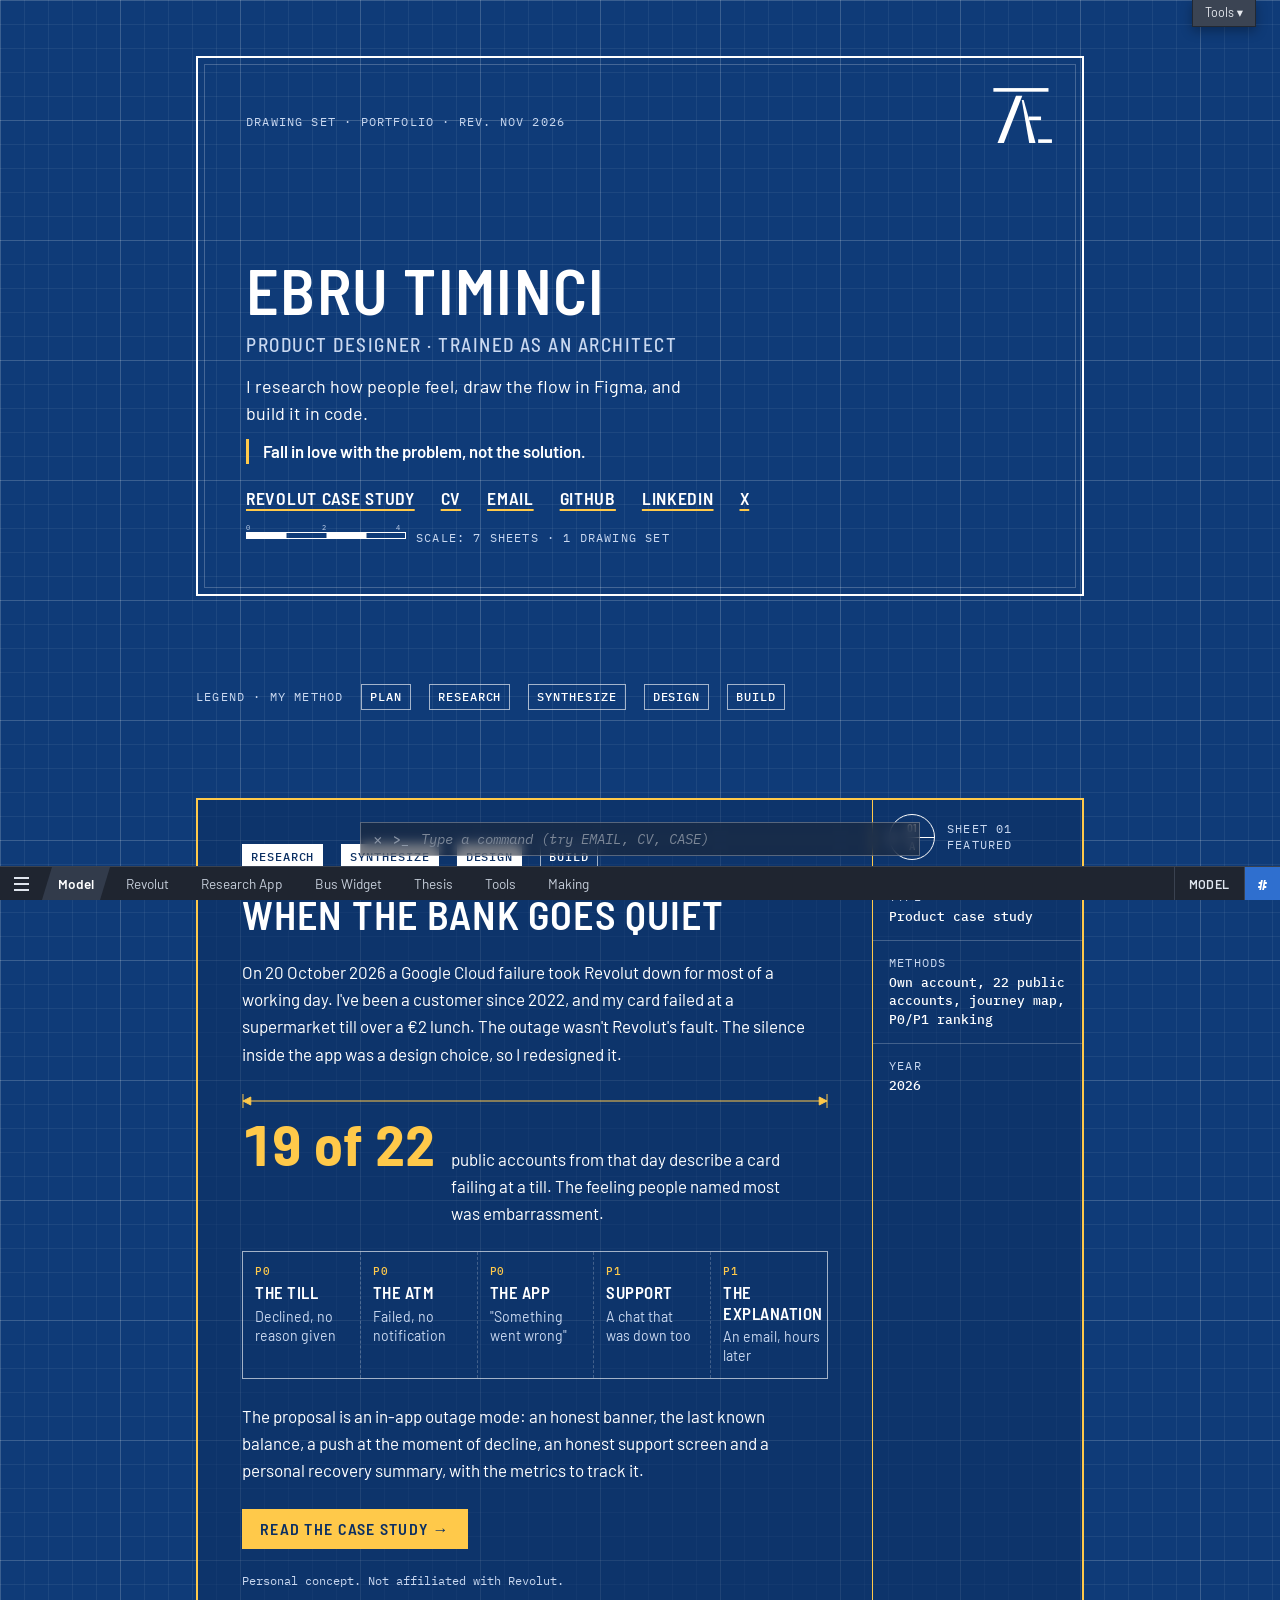
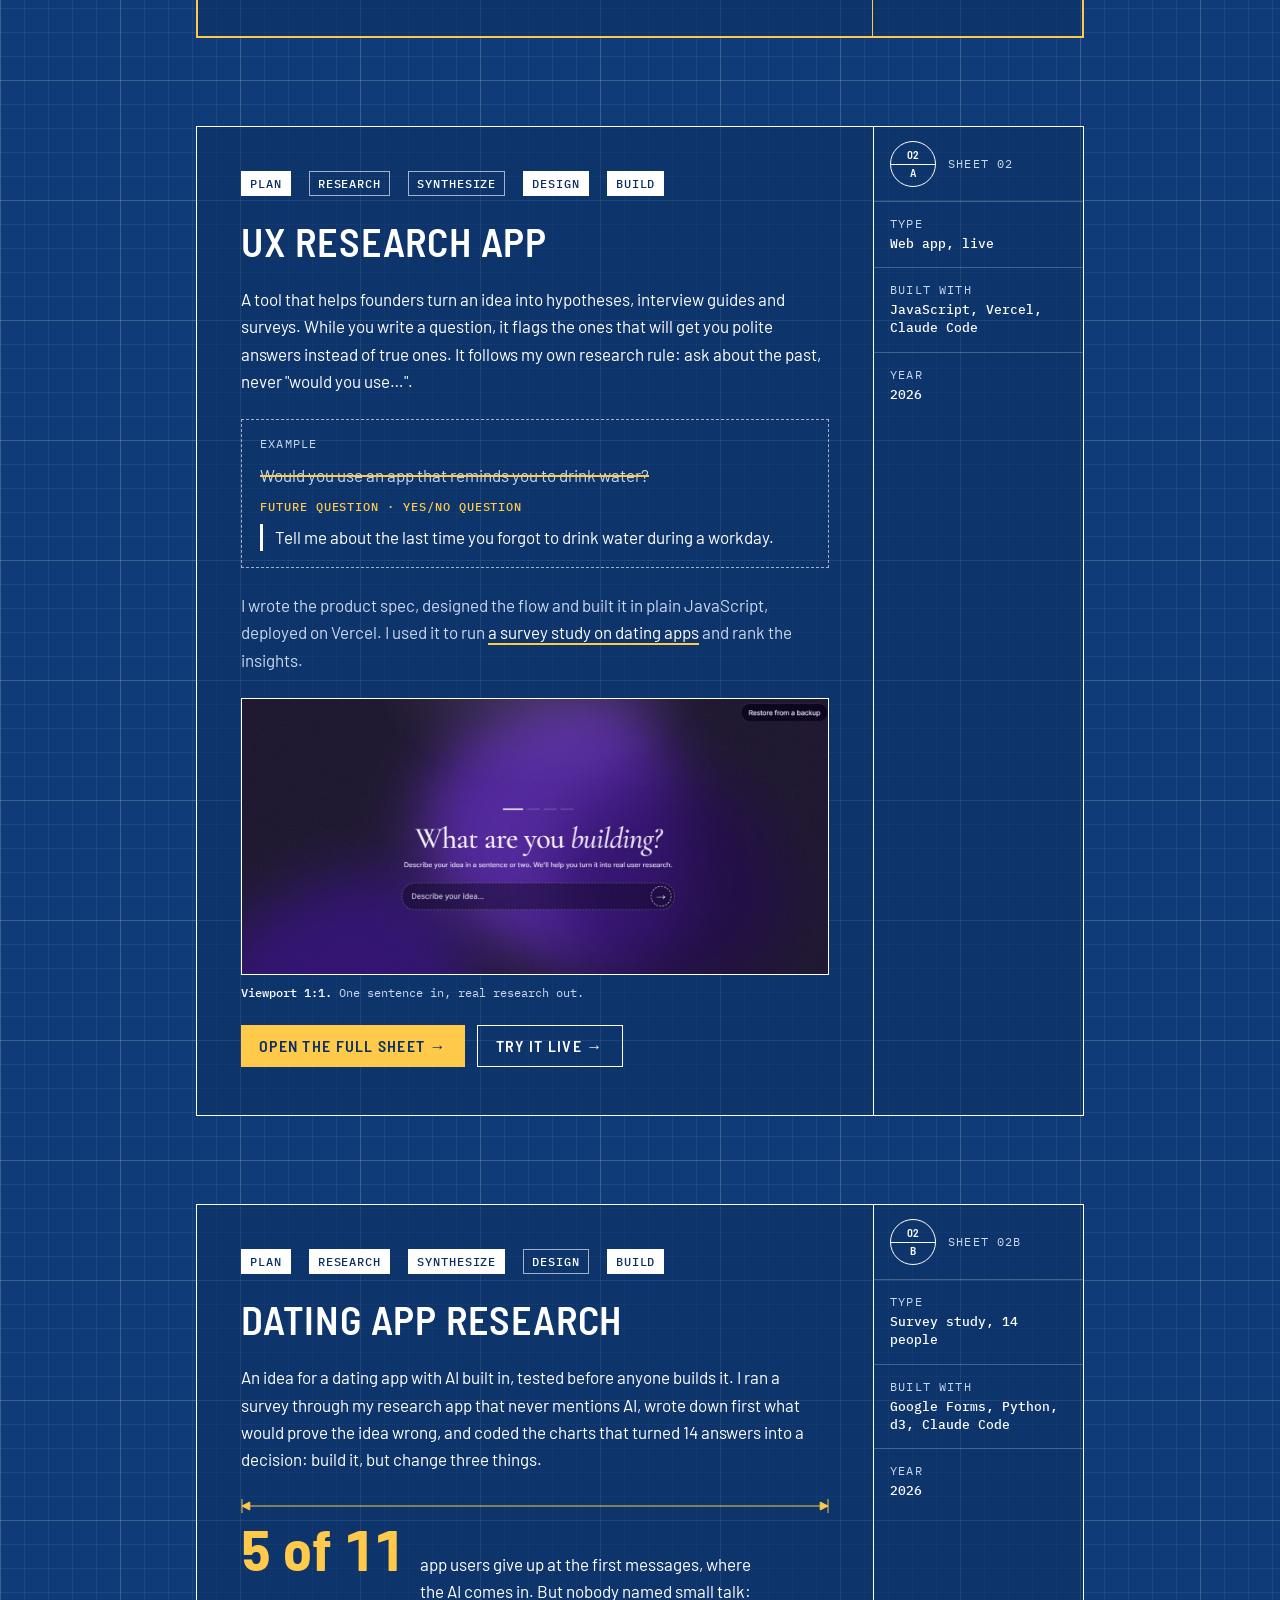
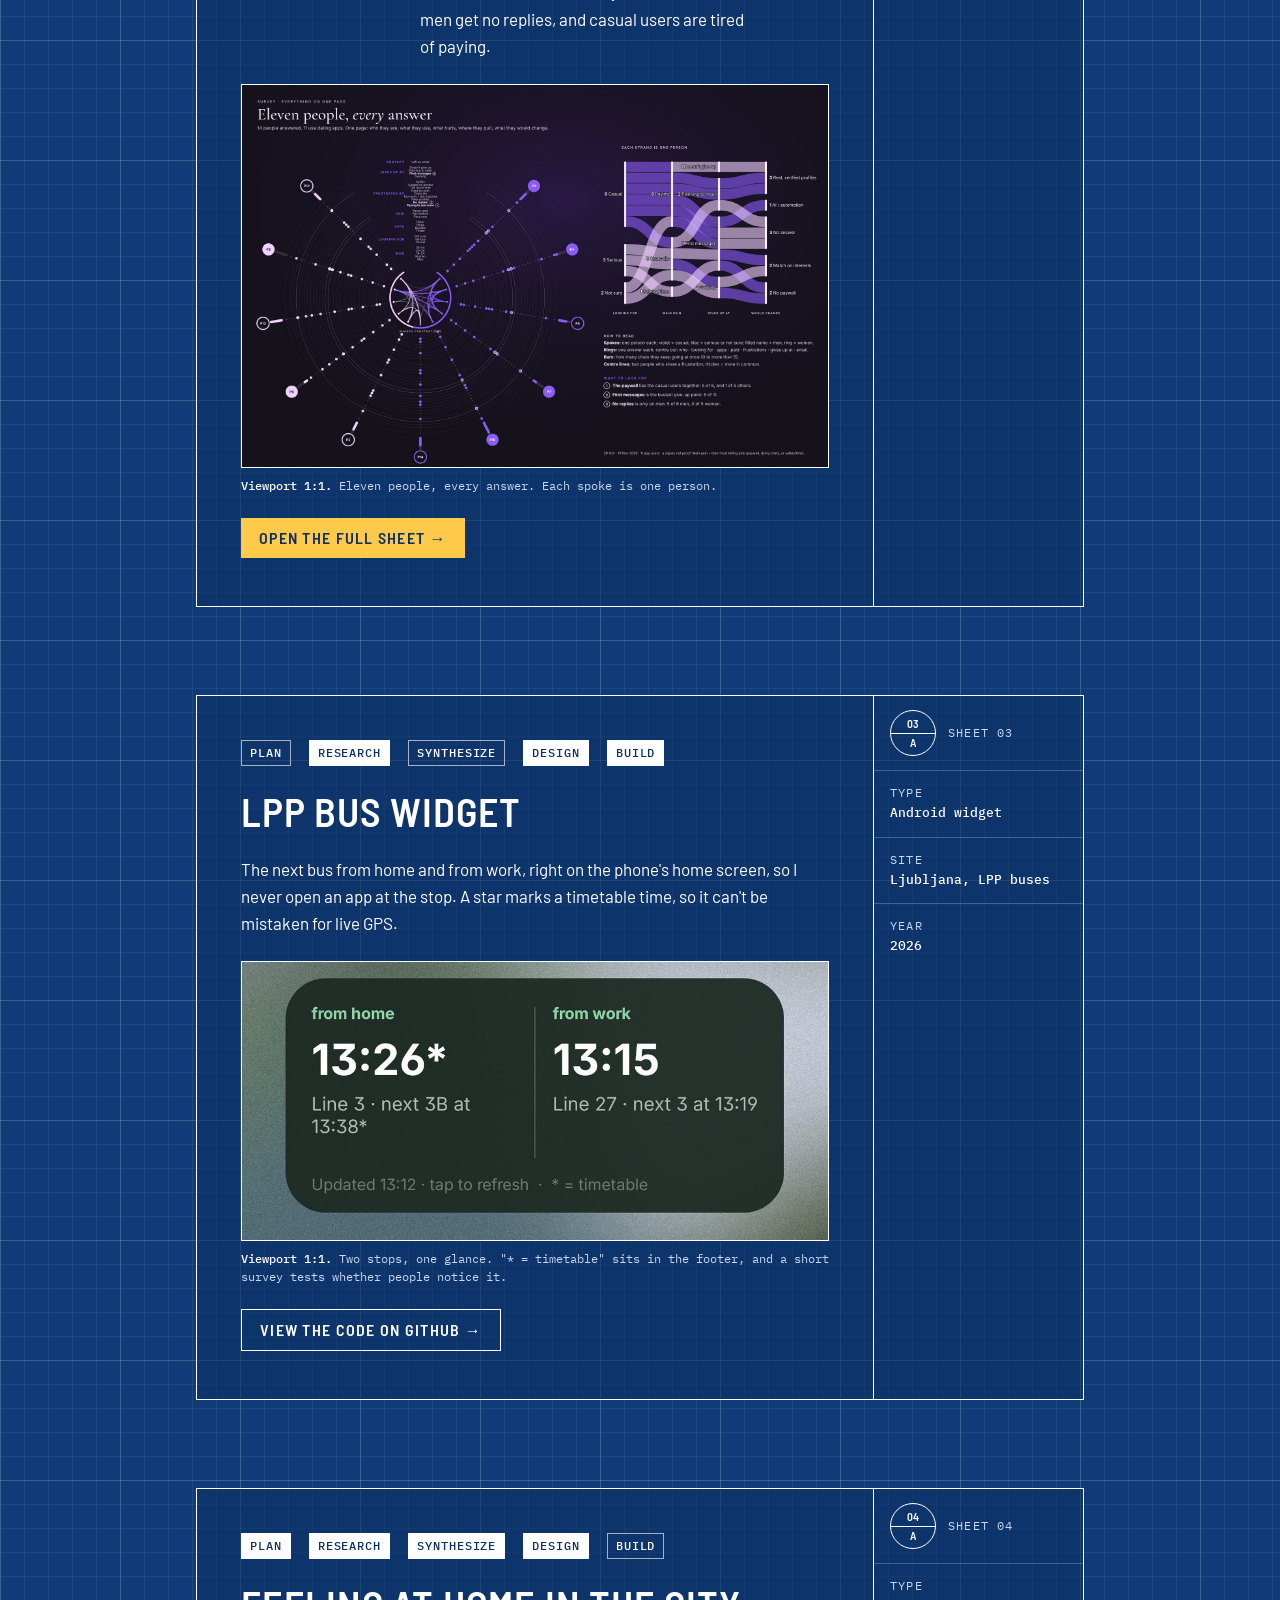
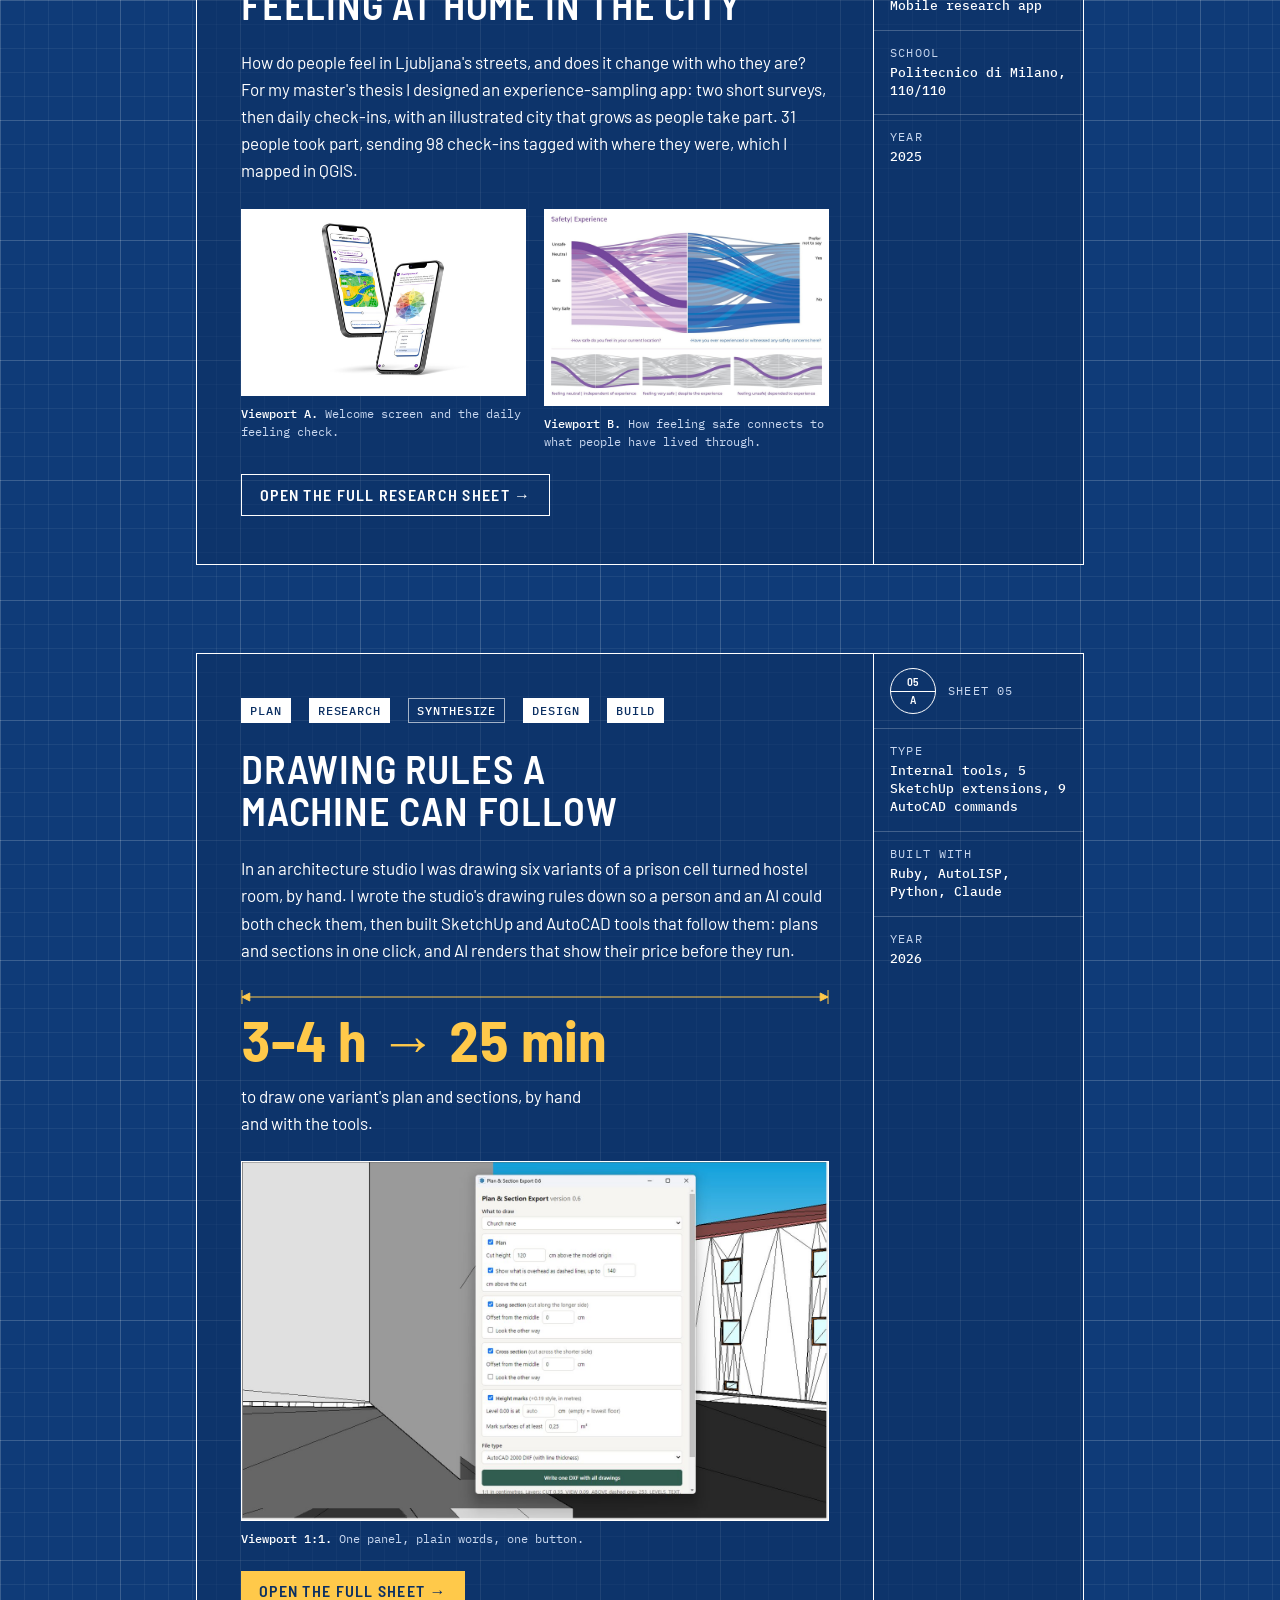
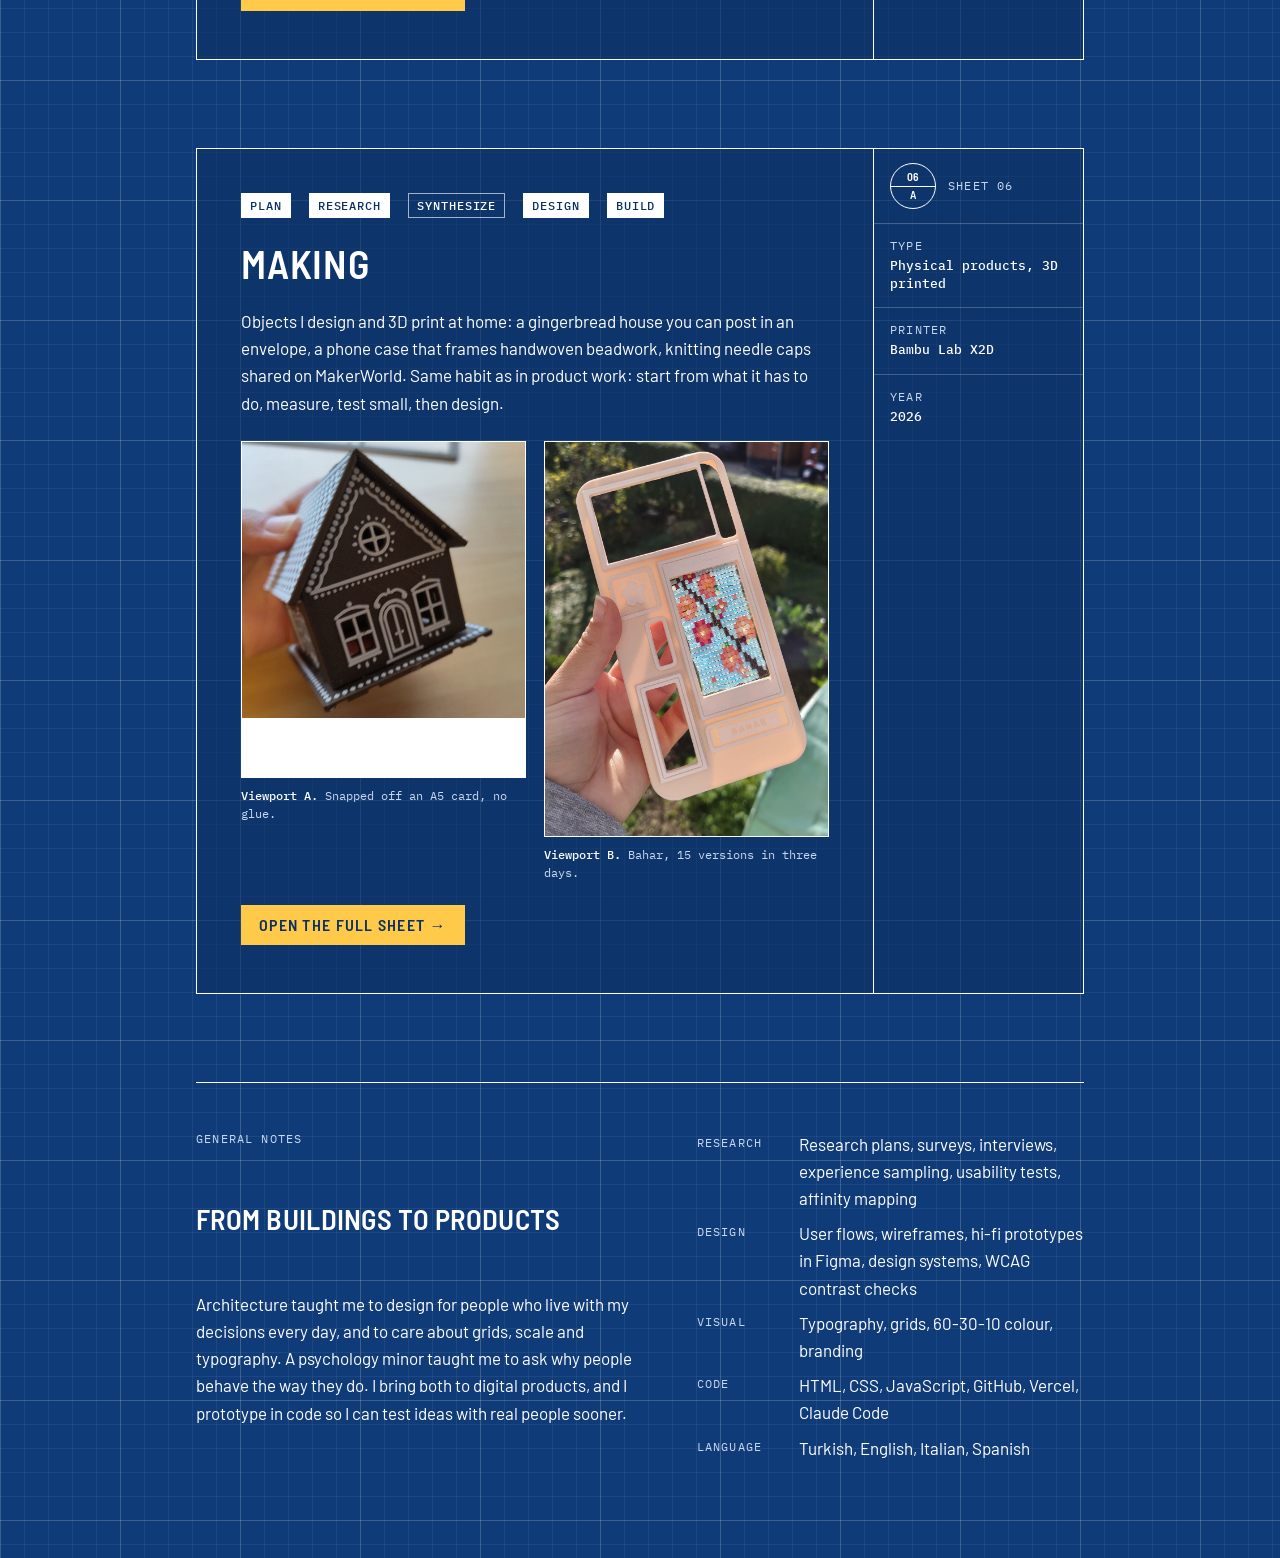
==== commit 667cf83e: "Add dating app research case study (Sheet 02B) New dating.html page with the survey study run throug" ====
--- a/index.html
+++ b/index.html
@@ -47,7 +47,7 @@
       </div>
       <div class="scalebar">
         <svg viewBox="0 0 160 22" aria-hidden="true"><g fill="none" stroke="#fff" stroke-width="1"><rect x="0.5" y="8.5" width="159" height="6"/></g><rect x="0.5" y="8.5" width="40" height="6" fill="#fff"/><rect x="80.5" y="8.5" width="40" height="6" fill="#fff"/><g fill="#c9d8f0" font-family="IBM Plex Mono, monospace" font-size="7"><text x="0" y="6">0</text><text x="76" y="6">2</text><text x="150" y="6">4</text></g></svg>
-        <span class="ann">Scale: 6 sheets · 1 drawing set</span>
+        <span class="ann">Scale: 7 sheets · 1 drawing set</span>
       </div>
     </div>
   </header>
@@ -96,7 +96,7 @@
         <p class="flag">Future question · yes/no question</p>
         <p class="q fix">Tell me about the last time you forgot to drink water during a workday.</p>
       </div>
-      <p class="sub">I wrote the product spec, designed the flow and built it in plain JavaScript, deployed on Vercel. I used it to run a survey study and rank the insights.</p>
+      <p class="sub">I wrote the product spec, designed the flow and built it in plain JavaScript, deployed on Vercel. I used it to run <a href="dating.html">a survey study on dating apps</a> and rank the insights.</p>
       <figure>
         <div class="vp"><img src="img/app-start.jpg" alt="The app's start screen: What are you building? above a single input" width="1400" height="657" loading="lazy"></div>
         <figcaption><b>Viewport 1:1.</b> One sentence in, real research out.</figcaption>
@@ -110,6 +110,29 @@
       <div class="no"><span class="bubble"><span class="t">02</span><span class="b">A</span></span><span class="ann">Sheet 02</span></div>
       <div><span class="ann">Type</span><b>Web app, live</b></div>
       <div><span class="ann">Built with</span><b>JavaScript, Vercel, Claude Code</b></div>
+      <div><span class="ann">Year</span><b>2026</b></div>
+    </aside>
+  </article>
+
+  <article class="sheet" aria-labelledby="s2b">
+    <div class="sheet-body">
+      <div class="legend"><span class="tag on">Plan</span><span class="tag on">Research</span><span class="tag on">Synthesize</span><span class="tag">Design</span><span class="tag on">Build</span></div>
+      <h2 id="s2b"><a class="h-link" href="dating.html">Dating app research</a></h2>
+      <p>An idea for a dating app with AI built in, tested before anyone builds it. I ran a survey through my research app that never mentions AI, wrote down first what would prove the idea wrong, and coded the charts that turned 14 answers into a decision: build it, but change three things.</p>
+      <div class="dim">
+        <svg viewBox="0 0 600 18" preserveAspectRatio="none" aria-hidden="true"><g stroke="#ffc94a" stroke-width="1" fill="none"><path d="M1 2 V16 M599 2 V16 M1 9 H599"/><path d="M1 9 l8 -4 v8 z M599 9 l-8 -4 v8 z" fill="#ffc94a"/></g></svg>
+        <div class="stat"><strong>5 of 11</strong><span>app users give up at the first messages, where the AI comes in. But nobody named small talk: men get no replies, and casual users are tired of paying.</span></div>
+      </div>
+      <figure>
+        <div class="vp"><img src="img/dating-onepage.jpg" alt="The whole survey on one page: a radial chart with one spoke per person, a network of shared frustrations, and a flow from what people want to where they give up" width="1800" height="1174" loading="lazy"></div>
+        <figcaption><b>Viewport 1:1.</b> Eleven people, every answer. Each spoke is one person.</figcaption>
+      </figure>
+      <a class="cta" href="dating.html">Open the full sheet →</a>
+    </div>
+    <aside class="titleblock" aria-label="Project details">
+      <div class="no"><span class="bubble"><span class="t">02</span><span class="b">B</span></span><span class="ann">Sheet 02B</span></div>
+      <div><span class="ann">Type</span><b>Survey study, 14 people</b></div>
+      <div><span class="ann">Built with</span><b>Google Forms, Python, d3, Claude Code</b></div>
       <div><span class="ann">Year</span><b>2026</b></div>
     </aside>
   </article>
@@ -236,7 +259,7 @@
   </div>
 </footer>
 
-<script src="blueprint.js?v=25"></script>
+<script src="blueprint.js?v=26"></script>
 <script src="tools.js?v=23"></script>
 
 </body>
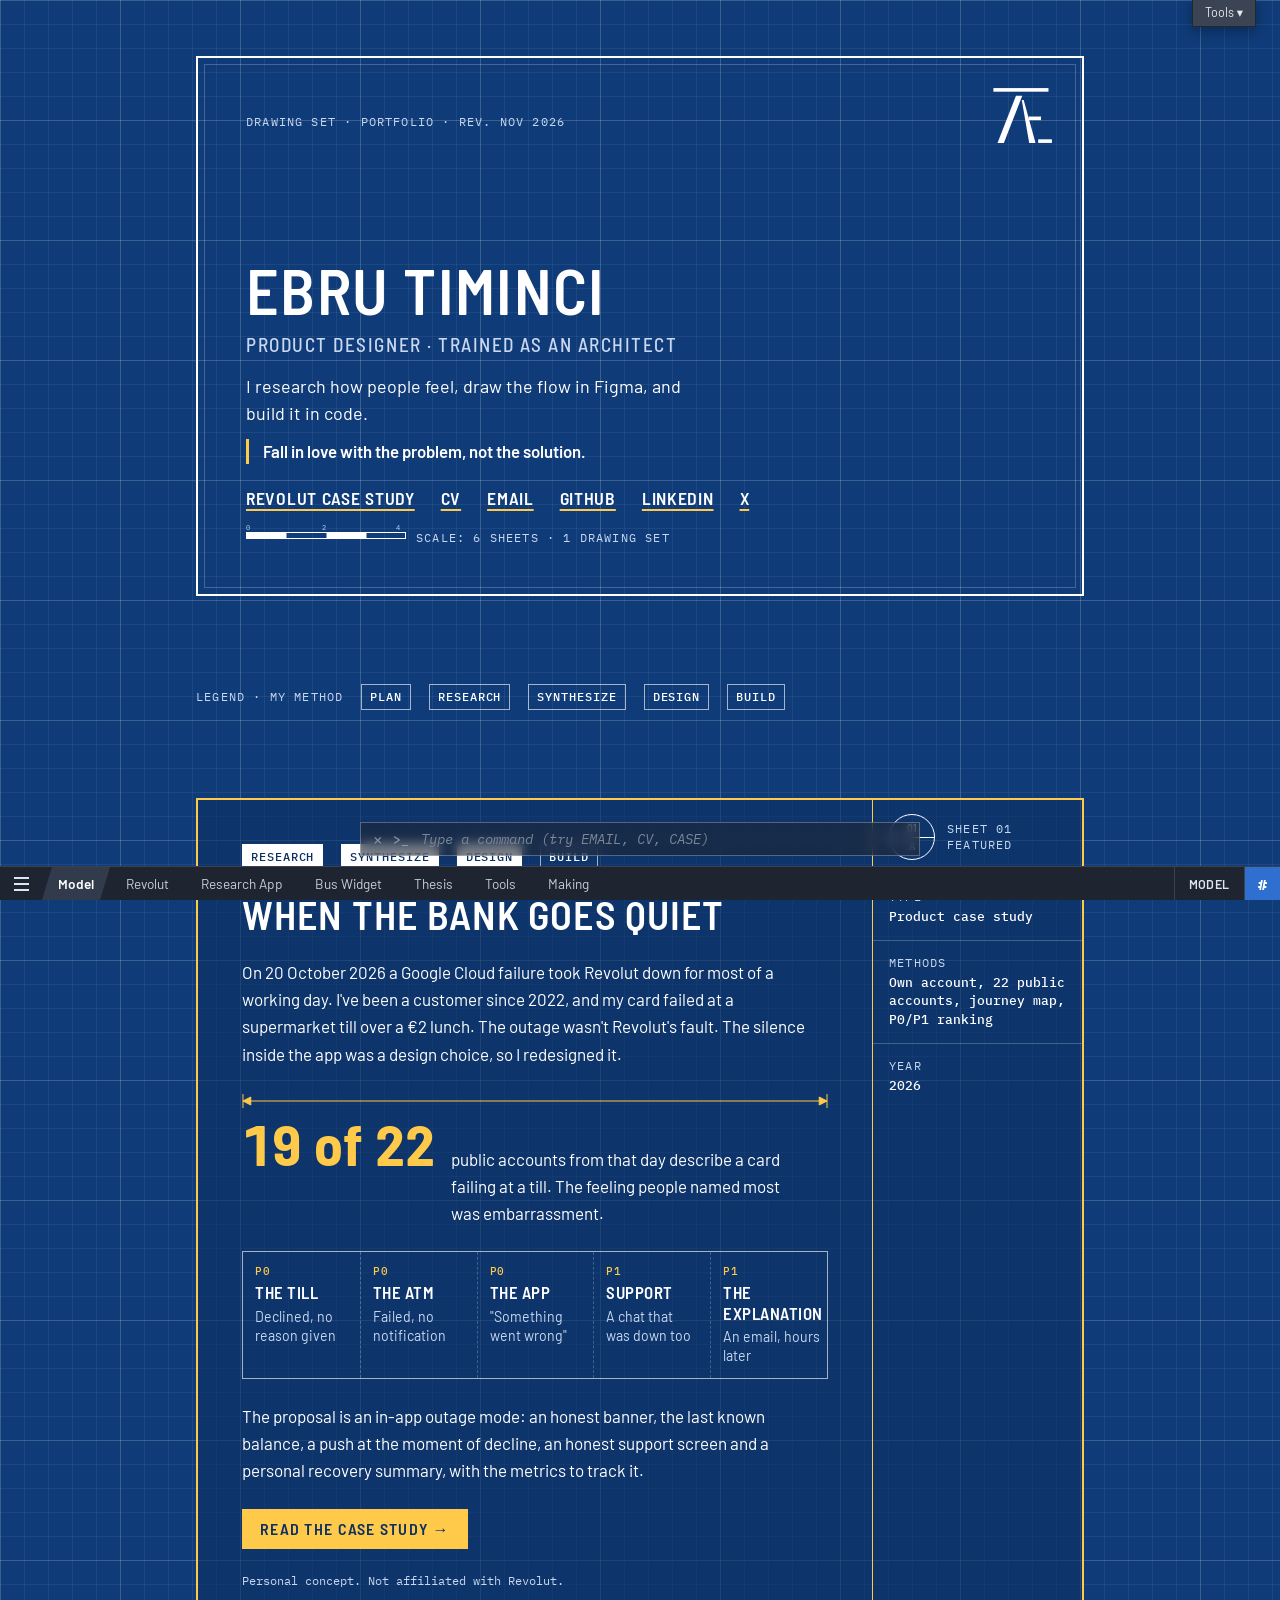
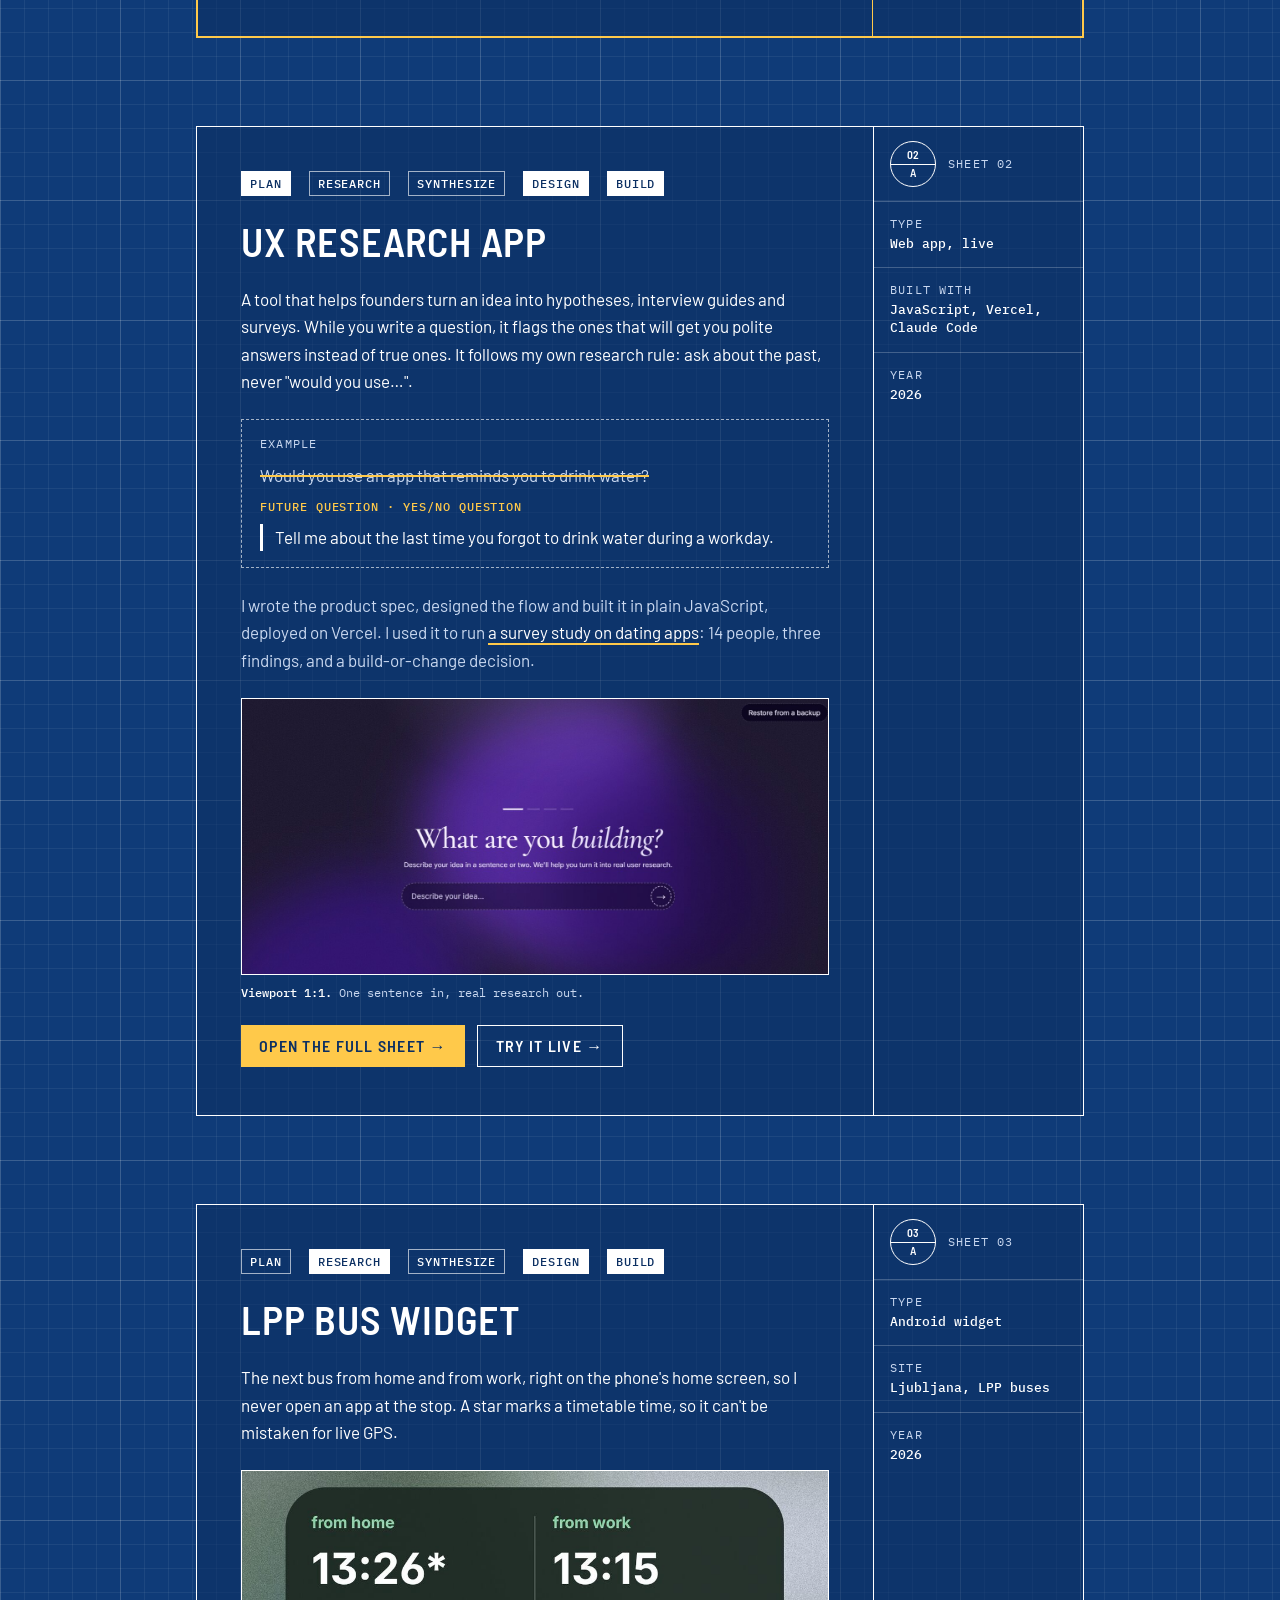
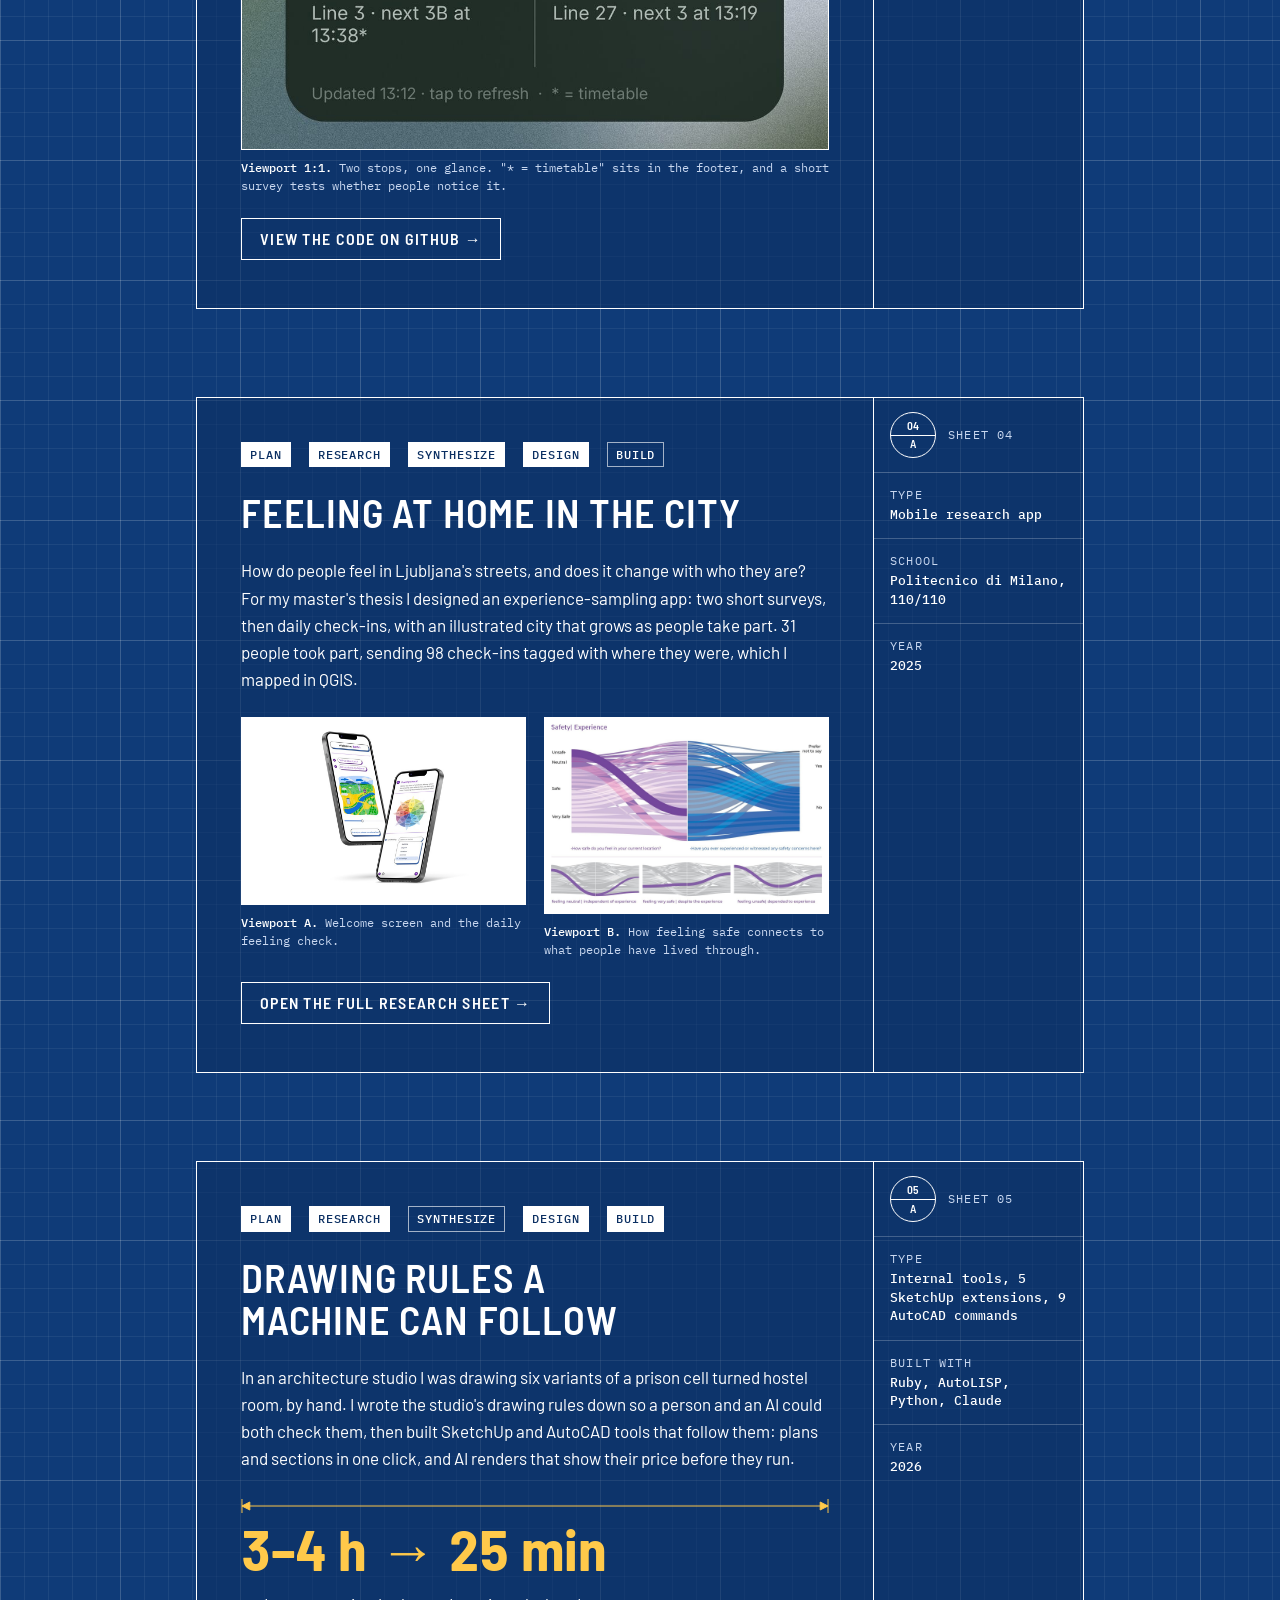
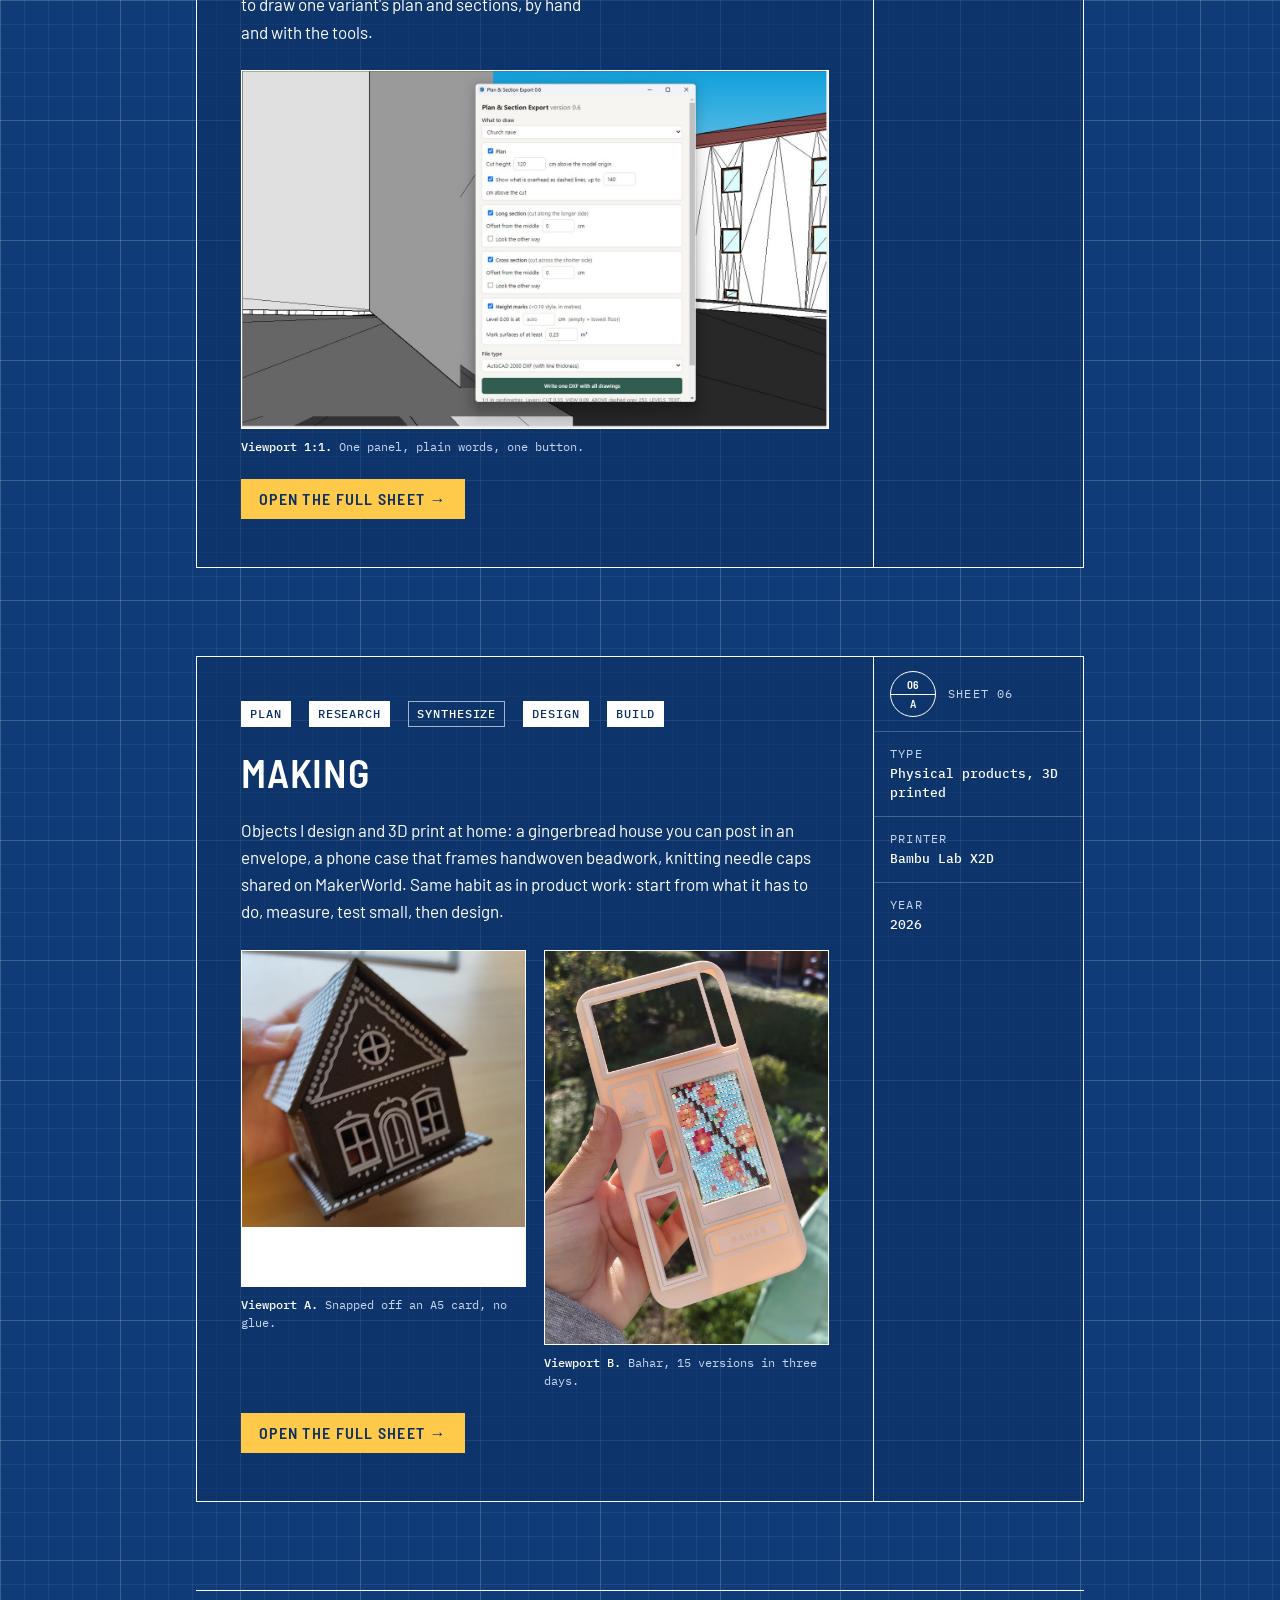
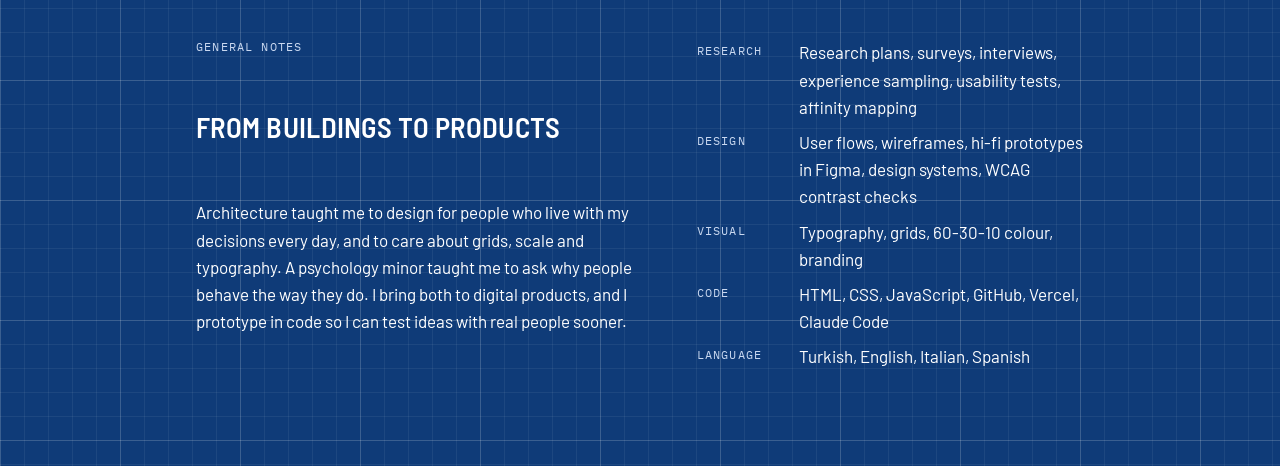
==== commit ad7615aa: "Move the dating study into the Research App page as its result Drop the separate Sheet 02B. The stud" ====
--- a/index.html
+++ b/index.html
@@ -47,7 +47,7 @@
       </div>
       <div class="scalebar">
         <svg viewBox="0 0 160 22" aria-hidden="true"><g fill="none" stroke="#fff" stroke-width="1"><rect x="0.5" y="8.5" width="159" height="6"/></g><rect x="0.5" y="8.5" width="40" height="6" fill="#fff"/><rect x="80.5" y="8.5" width="40" height="6" fill="#fff"/><g fill="#c9d8f0" font-family="IBM Plex Mono, monospace" font-size="7"><text x="0" y="6">0</text><text x="76" y="6">2</text><text x="150" y="6">4</text></g></svg>
-        <span class="ann">Scale: 7 sheets · 1 drawing set</span>
+        <span class="ann">Scale: 6 sheets · 1 drawing set</span>
       </div>
     </div>
   </header>
@@ -96,7 +96,7 @@
         <p class="flag">Future question · yes/no question</p>
         <p class="q fix">Tell me about the last time you forgot to drink water during a workday.</p>
       </div>
-      <p class="sub">I wrote the product spec, designed the flow and built it in plain JavaScript, deployed on Vercel. I used it to run <a href="dating.html">a survey study on dating apps</a> and rank the insights.</p>
+      <p class="sub">I wrote the product spec, designed the flow and built it in plain JavaScript, deployed on Vercel. I used it to run <a href="app.html#result">a survey study on dating apps</a>: 14 people, three findings, and a build-or-change decision.</p>
       <figure>
         <div class="vp"><img src="img/app-start.jpg" alt="The app's start screen: What are you building? above a single input" width="1400" height="657" loading="lazy"></div>
         <figcaption><b>Viewport 1:1.</b> One sentence in, real research out.</figcaption>
@@ -110,29 +110,6 @@
       <div class="no"><span class="bubble"><span class="t">02</span><span class="b">A</span></span><span class="ann">Sheet 02</span></div>
       <div><span class="ann">Type</span><b>Web app, live</b></div>
       <div><span class="ann">Built with</span><b>JavaScript, Vercel, Claude Code</b></div>
-      <div><span class="ann">Year</span><b>2026</b></div>
-    </aside>
-  </article>
-
-  <article class="sheet" aria-labelledby="s2b">
-    <div class="sheet-body">
-      <div class="legend"><span class="tag on">Plan</span><span class="tag on">Research</span><span class="tag on">Synthesize</span><span class="tag">Design</span><span class="tag on">Build</span></div>
-      <h2 id="s2b"><a class="h-link" href="dating.html">Dating app research</a></h2>
-      <p>An idea for a dating app with AI built in, tested before anyone builds it. I ran a survey through my research app that never mentions AI, wrote down first what would prove the idea wrong, and coded the charts that turned 14 answers into a decision: build it, but change three things.</p>
-      <div class="dim">
-        <svg viewBox="0 0 600 18" preserveAspectRatio="none" aria-hidden="true"><g stroke="#ffc94a" stroke-width="1" fill="none"><path d="M1 2 V16 M599 2 V16 M1 9 H599"/><path d="M1 9 l8 -4 v8 z M599 9 l-8 -4 v8 z" fill="#ffc94a"/></g></svg>
-        <div class="stat"><strong>5 of 11</strong><span>app users give up at the first messages, where the AI comes in. But nobody named small talk: men get no replies, and casual users are tired of paying.</span></div>
-      </div>
-      <figure>
-        <div class="vp"><img src="img/dating-onepage.jpg" alt="The whole survey on one page: a radial chart with one spoke per person, a network of shared frustrations, and a flow from what people want to where they give up" width="1800" height="1174" loading="lazy"></div>
-        <figcaption><b>Viewport 1:1.</b> Eleven people, every answer. Each spoke is one person.</figcaption>
-      </figure>
-      <a class="cta" href="dating.html">Open the full sheet →</a>
-    </div>
-    <aside class="titleblock" aria-label="Project details">
-      <div class="no"><span class="bubble"><span class="t">02</span><span class="b">B</span></span><span class="ann">Sheet 02B</span></div>
-      <div><span class="ann">Type</span><b>Survey study, 14 people</b></div>
-      <div><span class="ann">Built with</span><b>Google Forms, Python, d3, Claude Code</b></div>
       <div><span class="ann">Year</span><b>2026</b></div>
     </aside>
   </article>
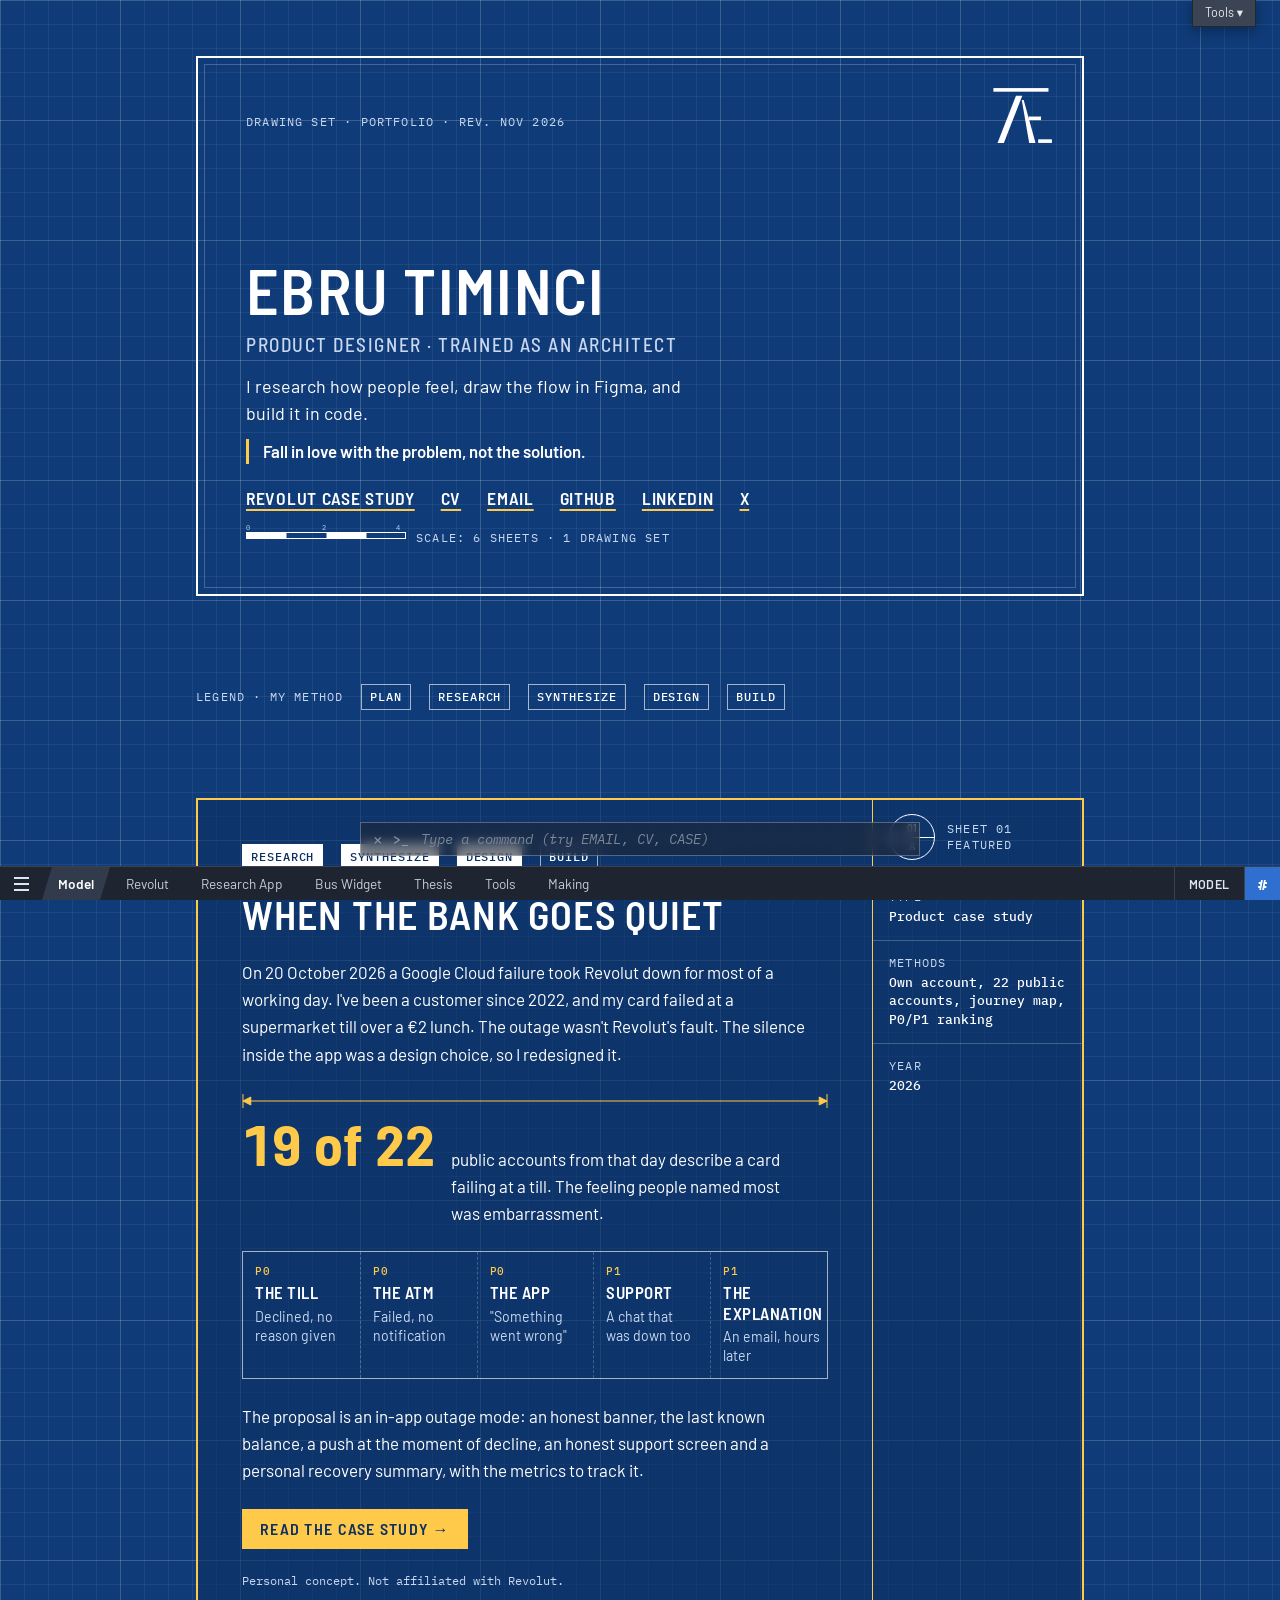
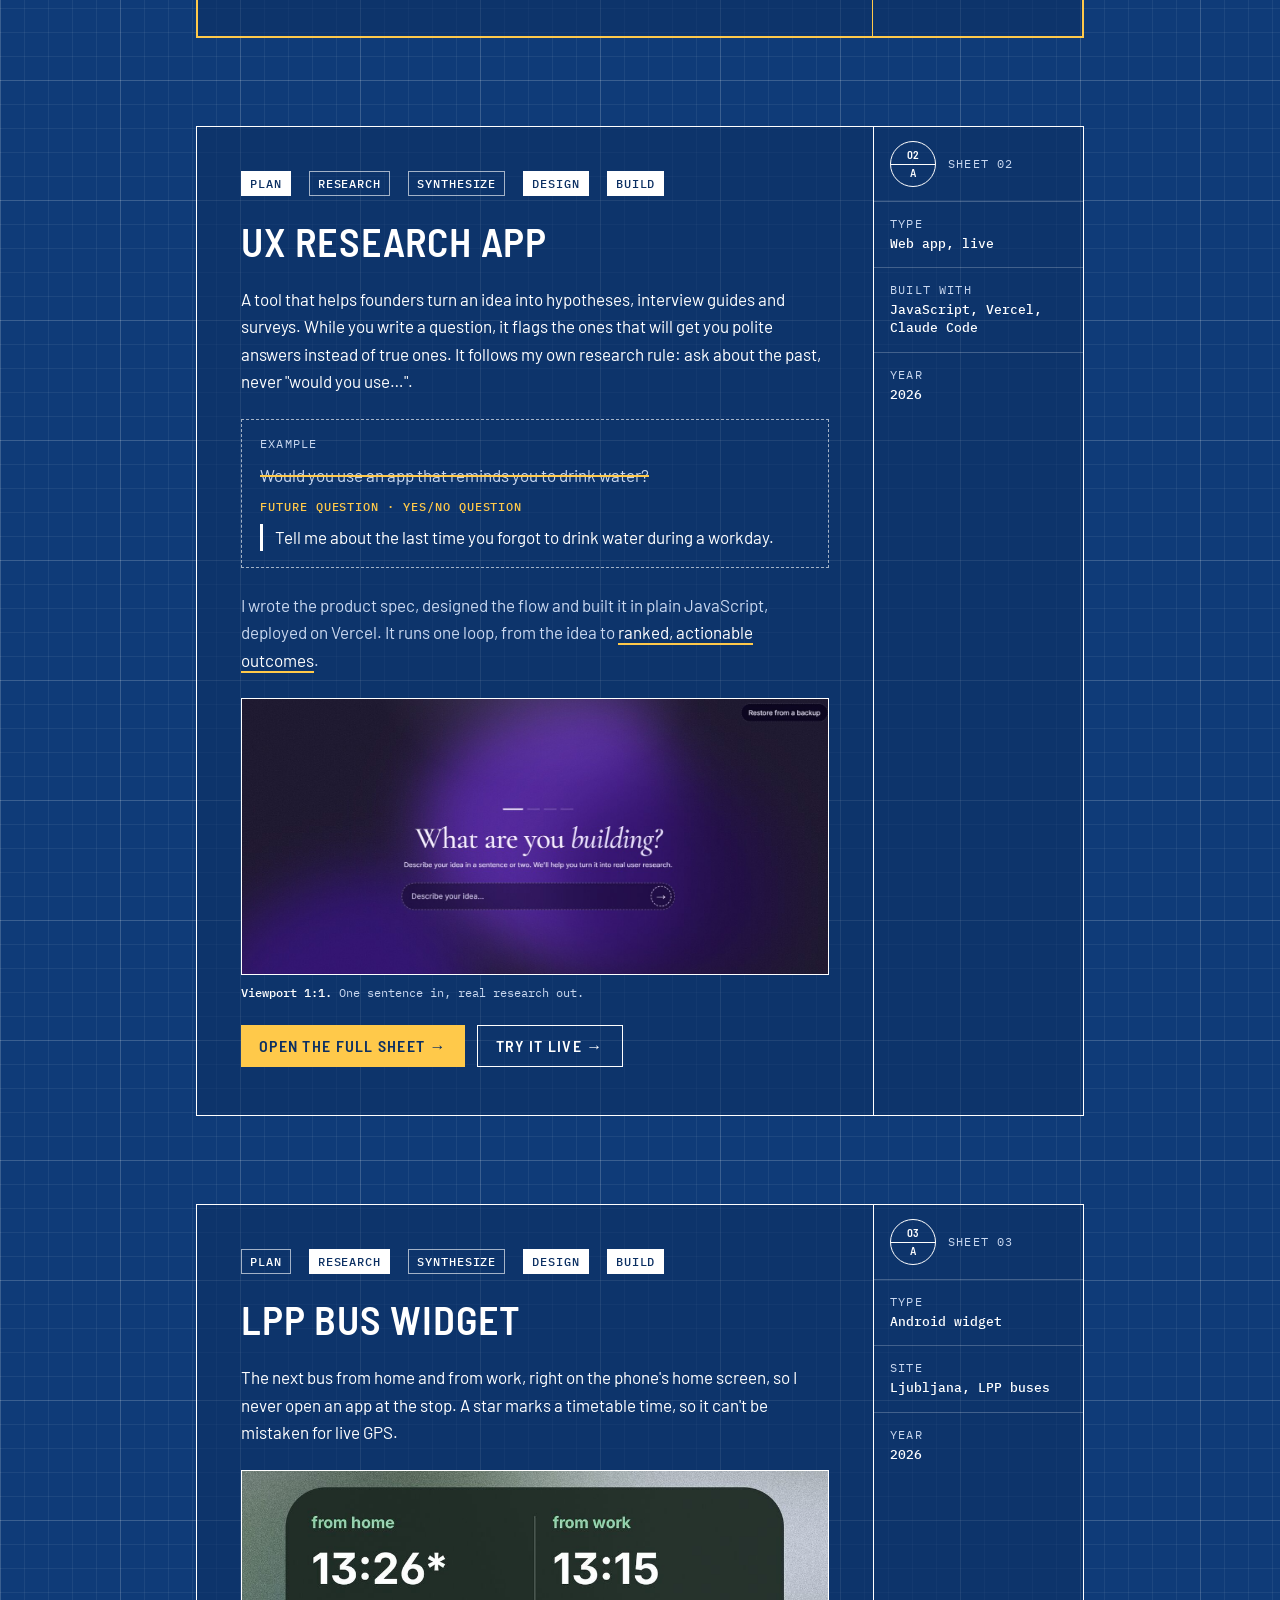
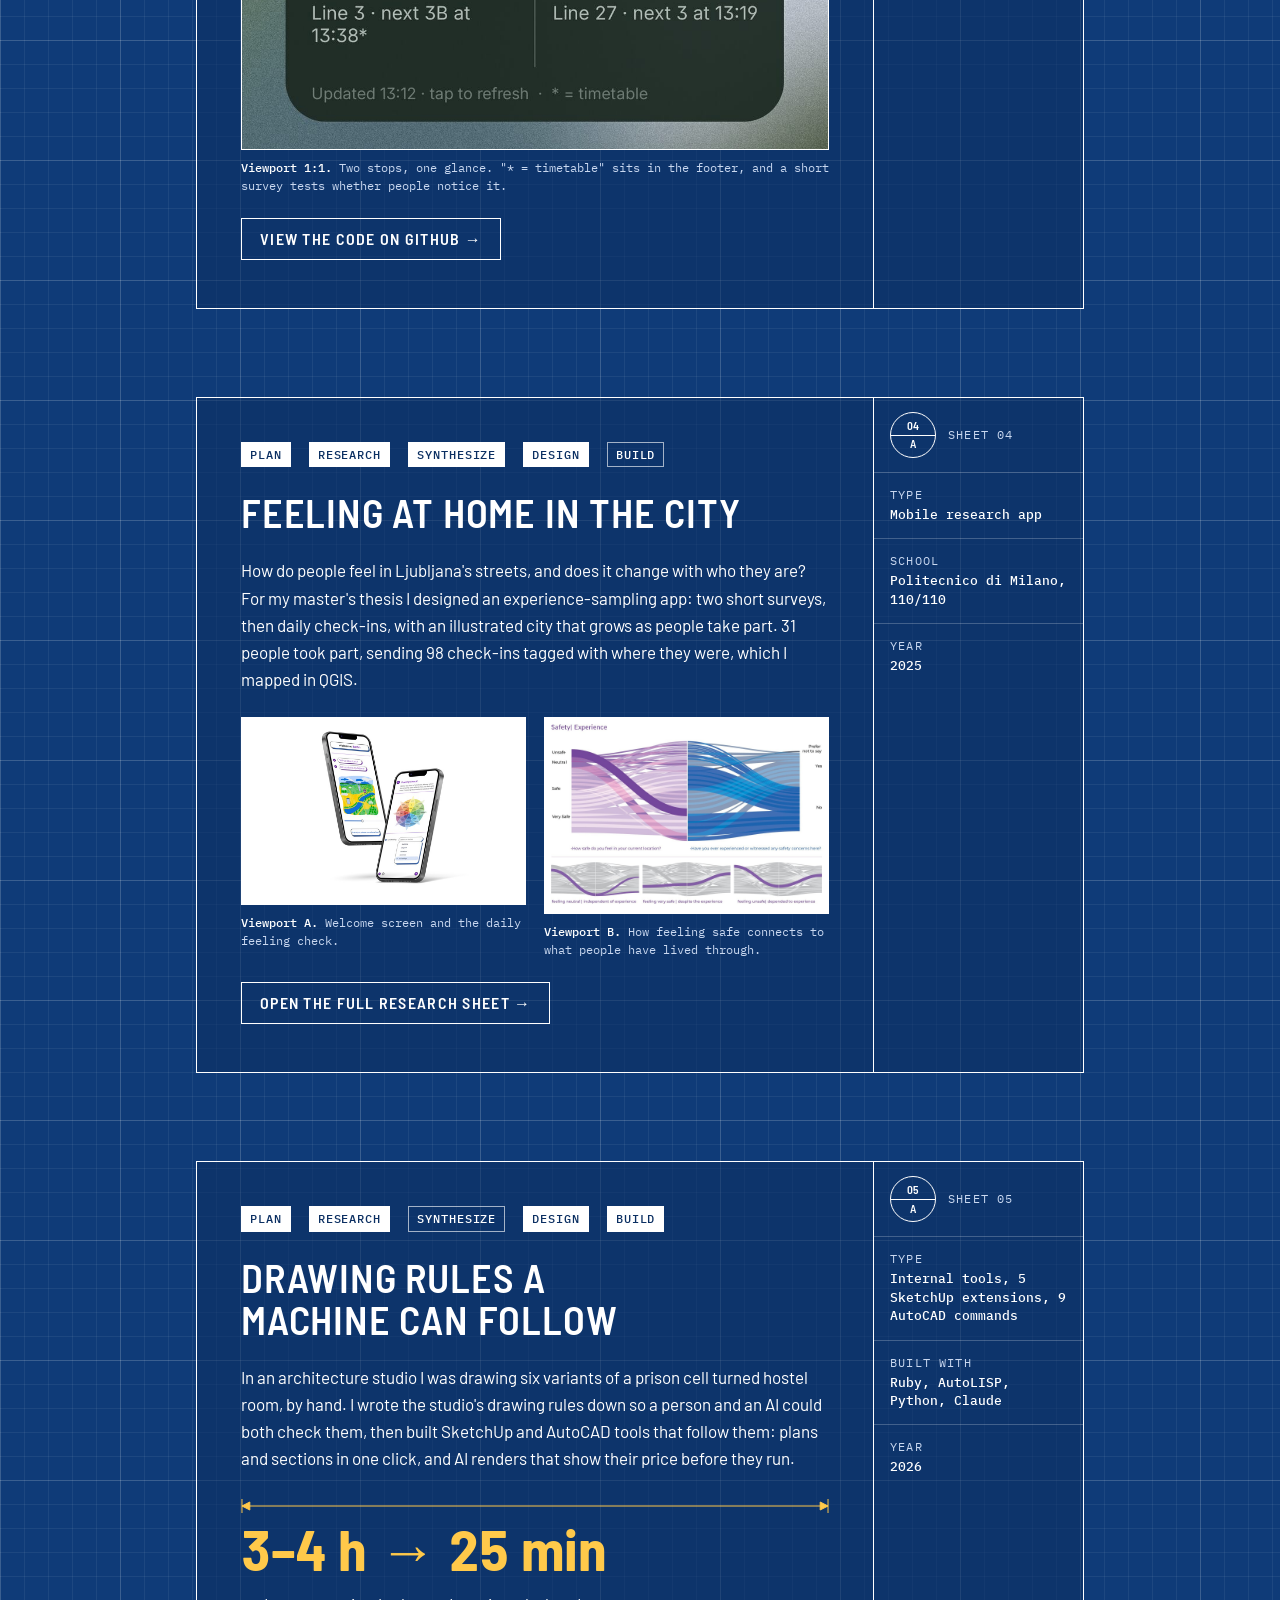
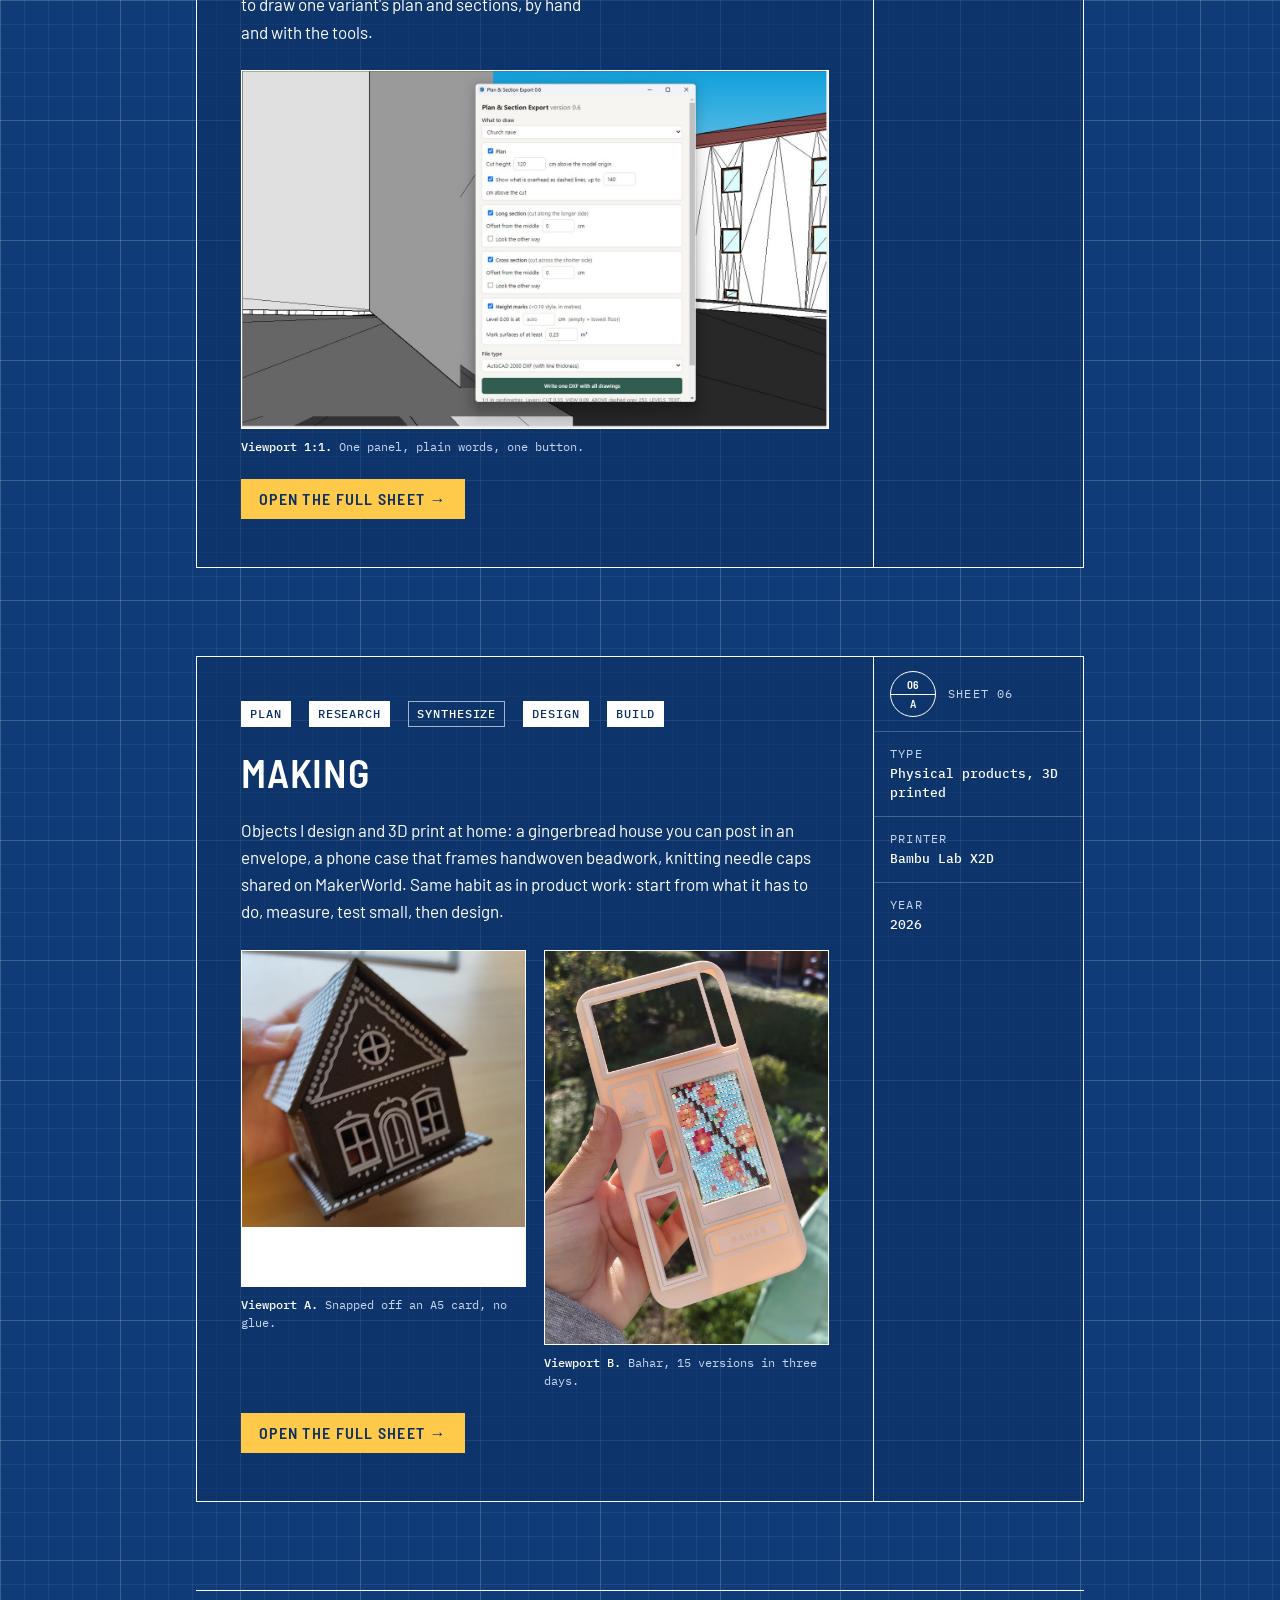
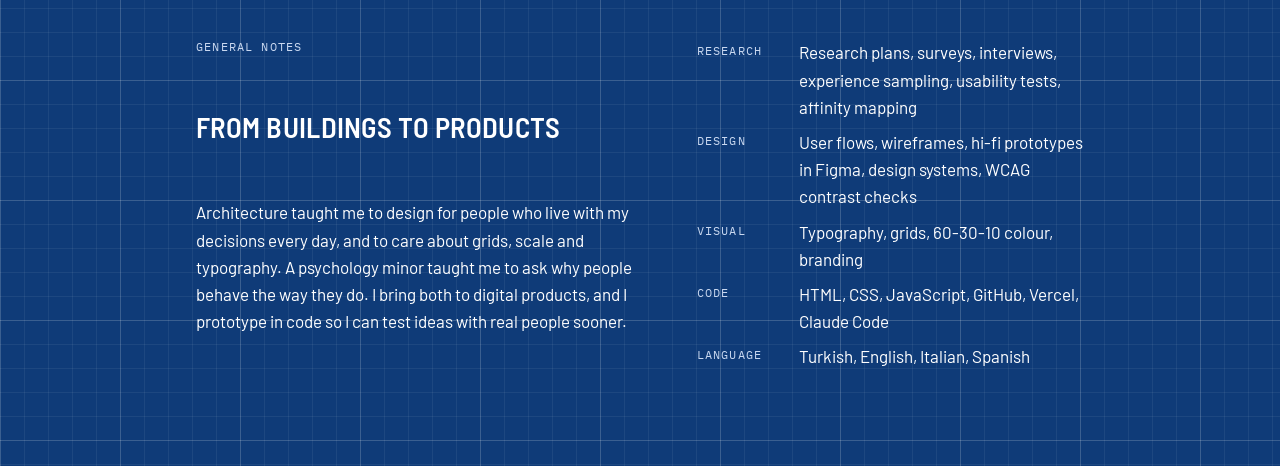
==== commit 9f00480d: "Show the general method with a dummy survey instead of the dating study The app page now has the res" ====
--- a/index.html
+++ b/index.html
@@ -96,7 +96,7 @@
         <p class="flag">Future question · yes/no question</p>
         <p class="q fix">Tell me about the last time you forgot to drink water during a workday.</p>
       </div>
-      <p class="sub">I wrote the product spec, designed the flow and built it in plain JavaScript, deployed on Vercel. I used it to run <a href="app.html#result">a survey study on dating apps</a>: 14 people, three findings, and a build-or-change decision.</p>
+      <p class="sub">I wrote the product spec, designed the flow and built it in plain JavaScript, deployed on Vercel. It runs one loop, from the idea to <a href="app.html#method">ranked, actionable outcomes</a>.</p>
       <figure>
         <div class="vp"><img src="img/app-start.jpg" alt="The app's start screen: What are you building? above a single input" width="1400" height="657" loading="lazy"></div>
         <figcaption><b>Viewport 1:1.</b> One sentence in, real research out.</figcaption>
@@ -236,7 +236,7 @@
   </div>
 </footer>
 
-<script src="blueprint.js?v=26"></script>
+<script src="blueprint.js?v=25"></script>
 <script src="tools.js?v=23"></script>
 
 </body>
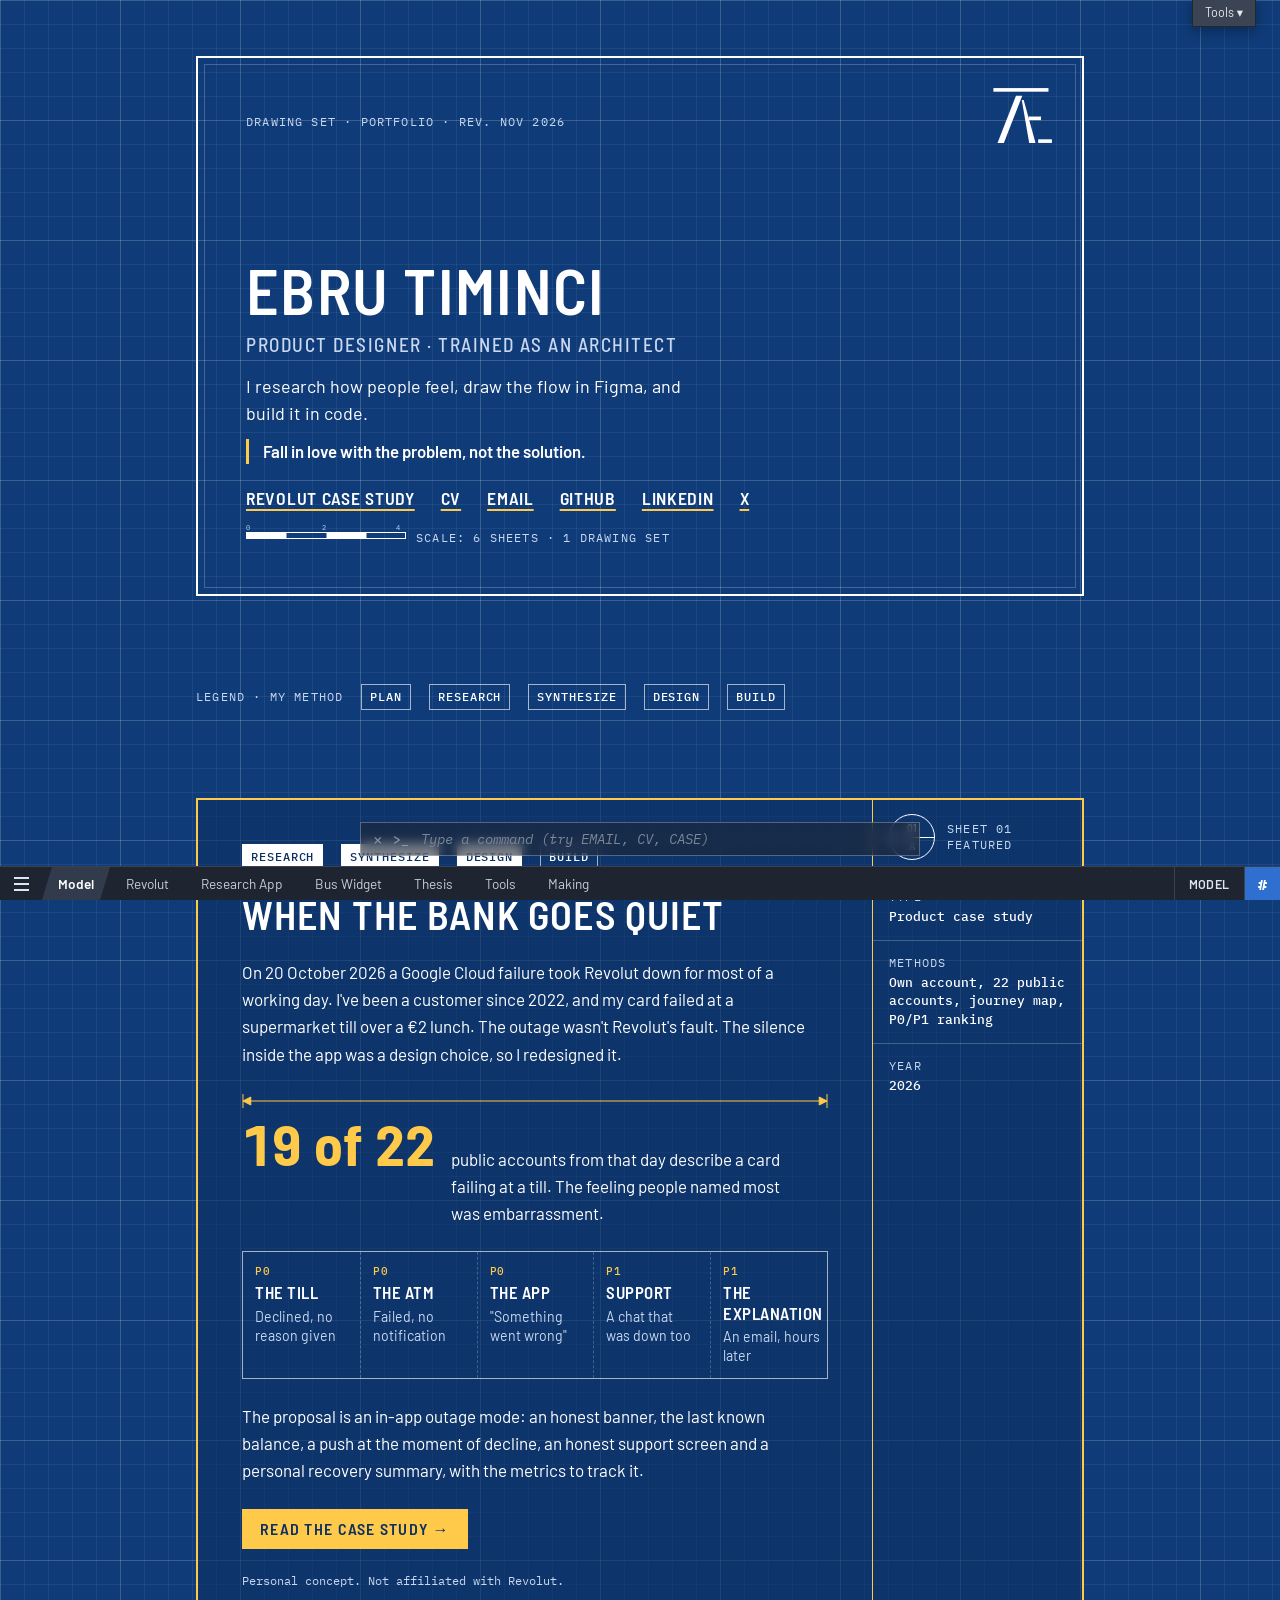
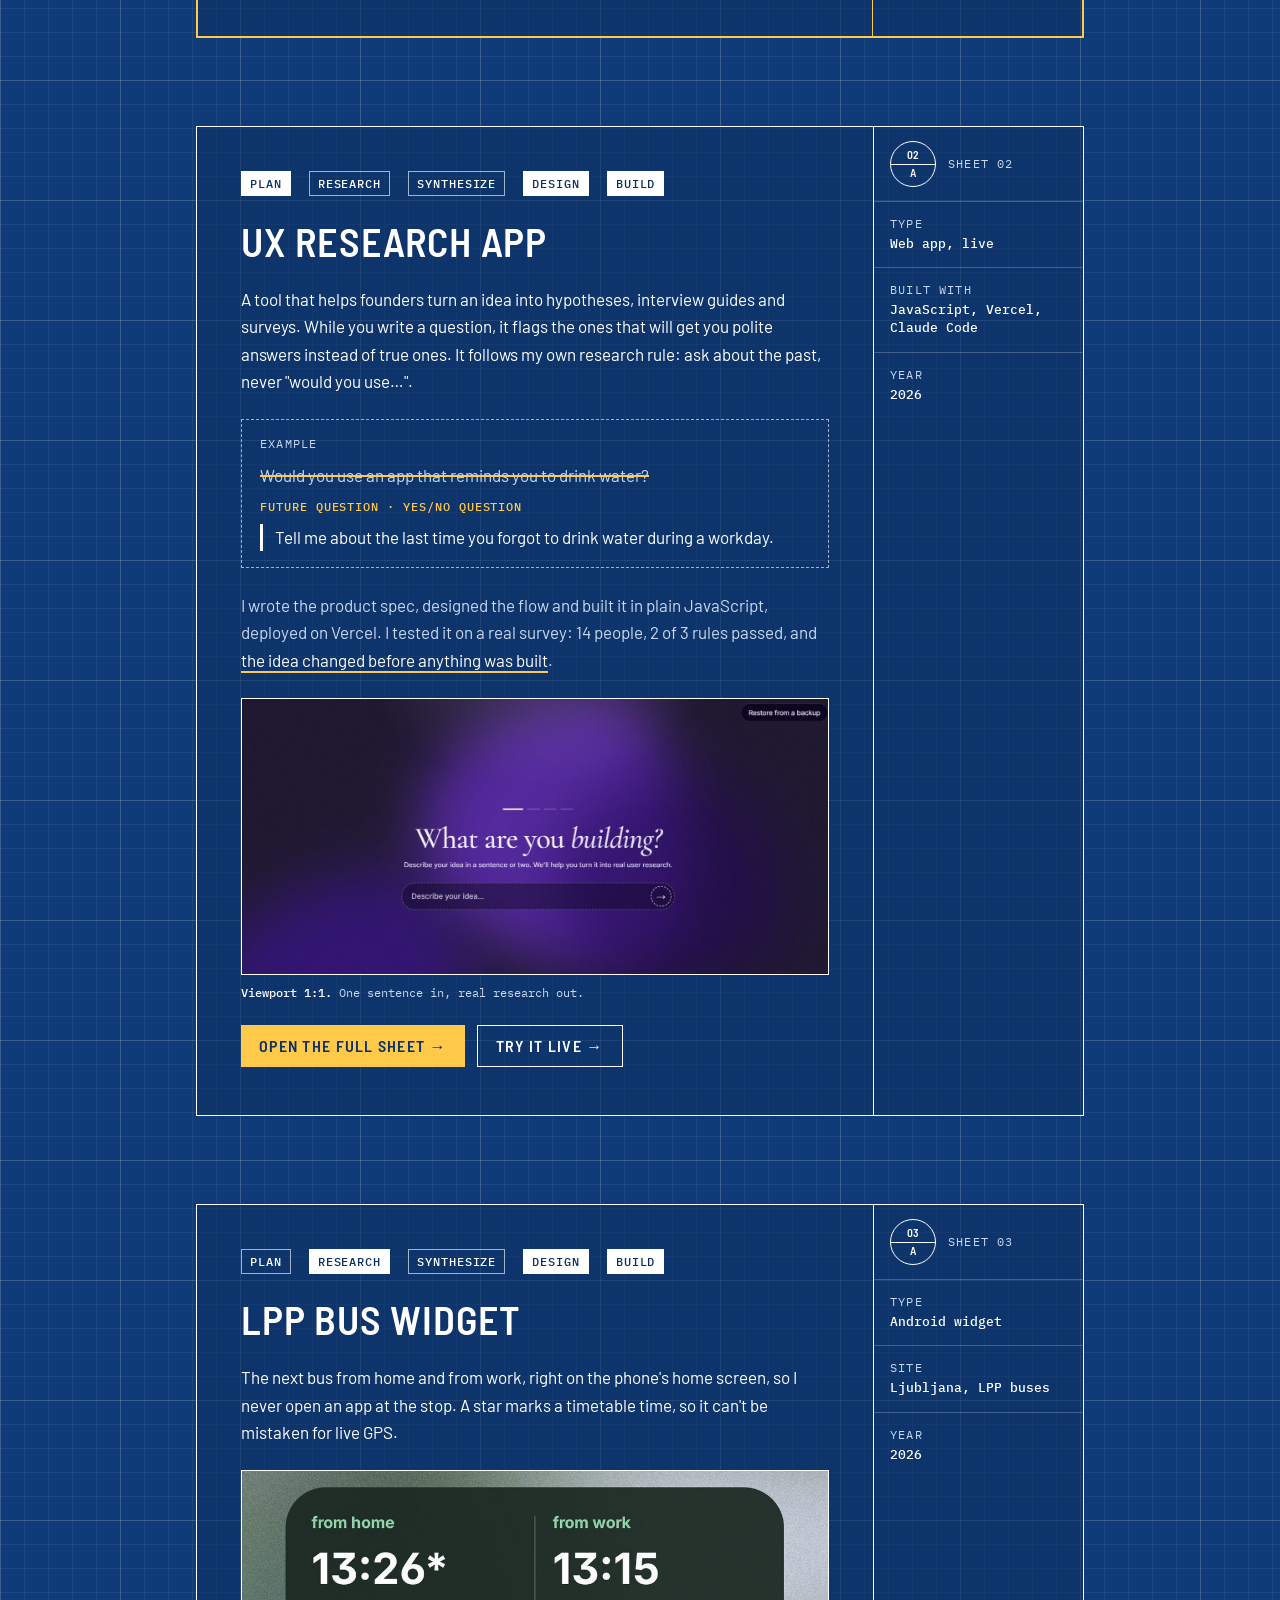
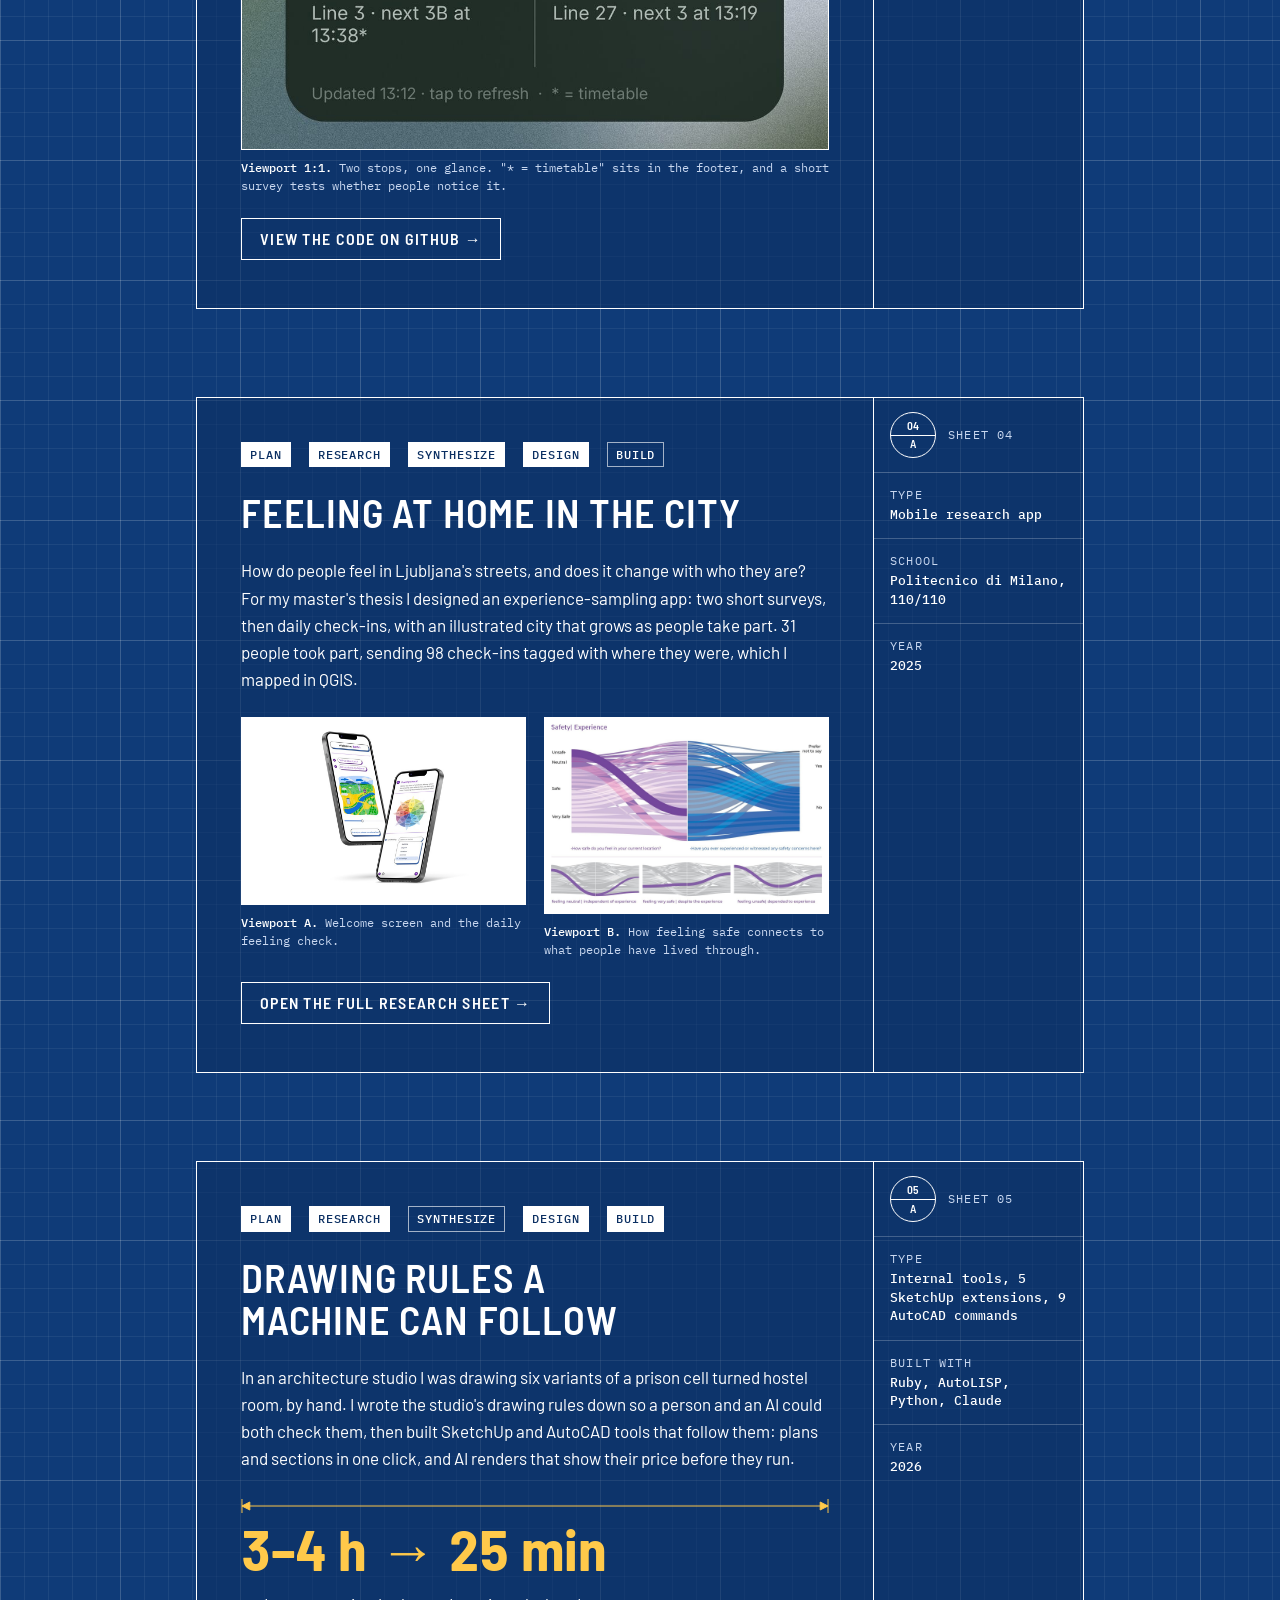
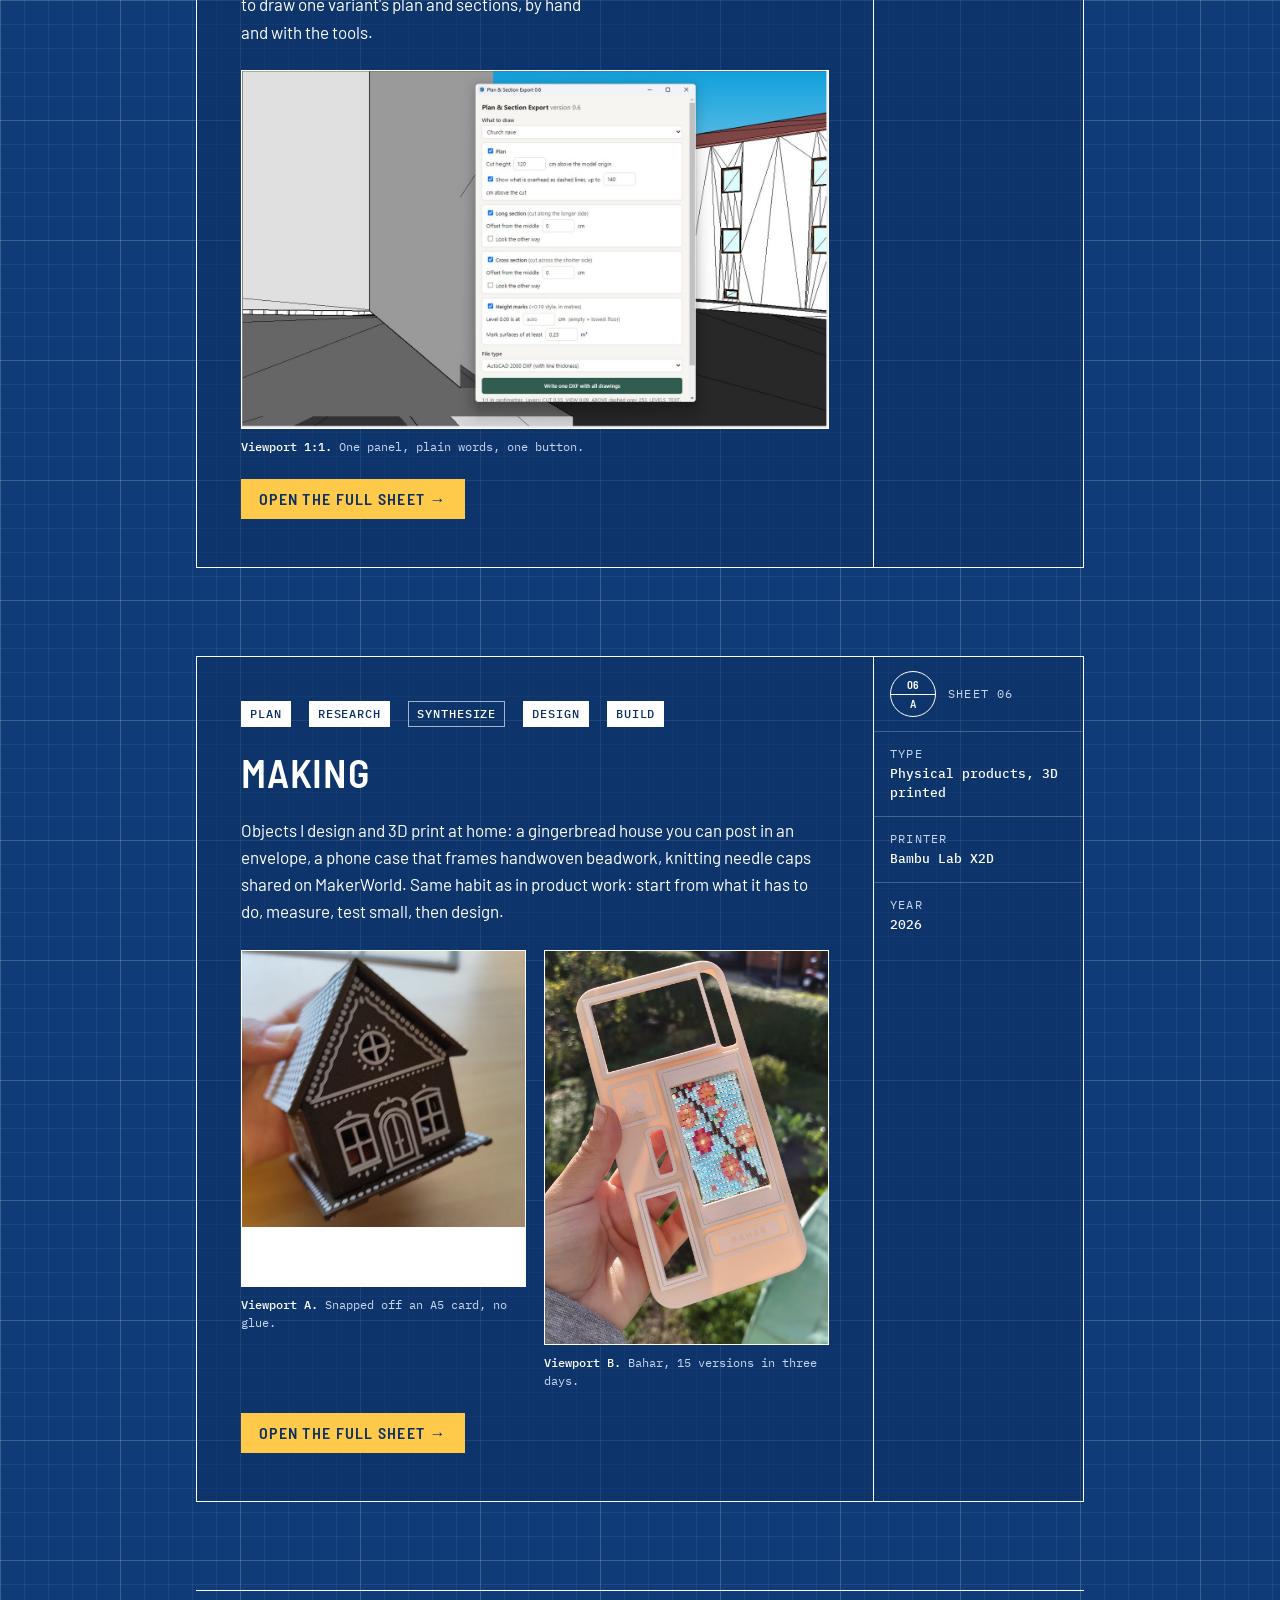
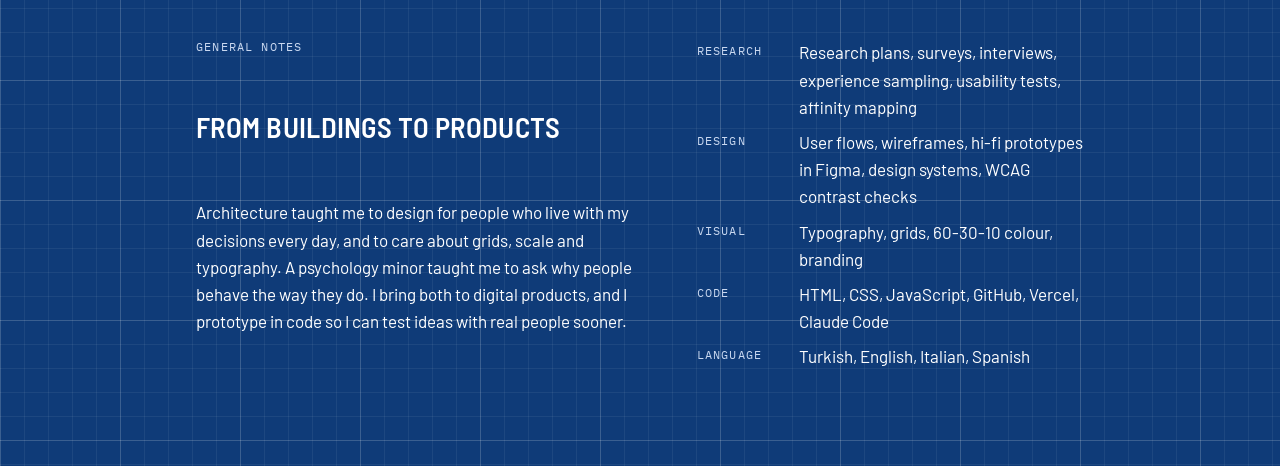
==== commit eb0c5df2: "Bigger loop text, one gold sheet, a real number on the homepage, phone hint Co-Authored-By: Claude O" ====
--- a/index.html
+++ b/index.html
@@ -22,7 +22,7 @@
 <meta name="space" content="model">
 <link rel="preconnect" href="https://fonts.googleapis.com">
 <link rel="stylesheet" href="https://fonts.googleapis.com/css2?family=Barlow+Semi+Condensed:wght@500;600;700&family=Barlow:ital,wght@0,400;0,500;0,600;1,400&family=IBM+Plex+Mono:wght@400;500&family=IBM+Plex+Sans:ital,wght@0,400;0,500;0,600;1,400&display=swap">
-<link rel="stylesheet" href="blueprint.css?v=24">
+<link rel="stylesheet" href="blueprint.css?v=25">
 <style>html,body{margin:0}*{box-sizing:border-box}img{max-width:100%}</style>
   <!-- Vercel Web Analytics: counts visits, no cookies -->
   <script>window.va = window.va || function () { (window.vaq = window.vaq || []).push(arguments); };</script>
@@ -96,7 +96,7 @@
         <p class="flag">Future question · yes/no question</p>
         <p class="q fix">Tell me about the last time you forgot to drink water during a workday.</p>
       </div>
-      <p class="sub">I wrote the product spec, designed the flow and built it in plain JavaScript, deployed on Vercel. It runs one loop, from the idea to <a href="app.html#method">ranked, actionable outcomes</a>.</p>
+      <p class="sub">I wrote the product spec, designed the flow and built it in plain JavaScript, deployed on Vercel. I tested it on a real survey: 14 people, 2 of 3 rules passed, and <a href="app.html#example">the idea changed before anything was built</a>.</p>
       <figure>
         <div class="vp"><img src="img/app-start.jpg" alt="The app's start screen: What are you building? above a single input" width="1400" height="657" loading="lazy"></div>
         <figcaption><b>Viewport 1:1.</b> One sentence in, real research out.</figcaption>
--- a/blueprint.css
+++ b/blueprint.css
@@ -598,3 +598,32 @@
 @media (max-width: 480px) { .sb-tab[href$="#s3"] { display: none; } }
 @media (max-width: 480px) { .sb-tab { padding: 0 4px; font-size: 0.84rem; } }
 @media (max-width: 370px) { .sb-tab { padding: 0 3px; font-size: 0.76rem; } }
+
+/* Research loop, drawn in the page */
+.loop-wrap { overflow-x: auto; border: 1.5px solid var(--line); padding: 14px 10px; outline: none; }
+.loop-wrap:focus-visible { border-color: var(--mark); }
+.loop-svg { display: block; width: 100%; height: auto; }
+.loop-hint { display: none; }
+@media (max-width: 640px) { .loop-svg { min-width: 600px; } .loop-hint { display: inline; color: var(--mark); } }
+.loop-svg text { fill: #fff; font: 400 14px var(--body); }
+.loop-svg .tt { font: 600 17px var(--display); letter-spacing: .04em; }
+.loop-svg .sm { fill: var(--text-soft); font-size: 11.5px; font-style: italic; }
+.loop-svg .ch { font-size: 13px; }
+.loop-svg .stg, .loop-svg .al, .loop-svg .hnt, .loop-svg .pt { font-family: var(--mono); }
+.loop-svg .stg { fill: var(--mark); font-size: 12px; letter-spacing: .12em; text-anchor: middle; }
+.loop-svg .al { fill: var(--text-soft); font-size: 11px; }
+.loop-svg .mid { text-anchor: middle; }
+.loop-svg .bx { fill: rgba(255,255,255,0.04); stroke: #fff; stroke-width: 1.5; }
+.loop-svg .bx.dash { stroke: var(--text-soft); stroke-dasharray: 5 4; fill: none; }
+.loop-svg .chip { fill: rgba(255,255,255,0.07); stroke: rgba(255,255,255,0.35); }
+.loop-svg .chip.key { stroke: var(--mark); stroke-width: 1.5; }
+.loop-svg .hn { fill: var(--ground); stroke: var(--mark); stroke-width: 1.2; }
+.loop-svg .hnt { fill: var(--mark); font-size: 9px; text-anchor: middle; }
+.loop-svg .pb { fill: none; stroke: #fff; }
+.loop-svg .pb.p0 { fill: var(--mark); stroke: var(--mark); }
+.loop-svg .pb.dash { stroke-dasharray: 3 3; stroke: var(--text-soft); }
+.loop-svg .pt { font-size: 10.5px; font-weight: 500; }
+.loop-svg .pt.ink { fill: var(--mark-ink); }
+.loop-svg .ar { fill: none; stroke: #fff; stroke-width: 1.3; }
+.loop-svg .ar.dash { stroke: var(--text-soft); stroke-dasharray: 5 4; }
+.loop-svg .br { fill: none; stroke: var(--mark); }
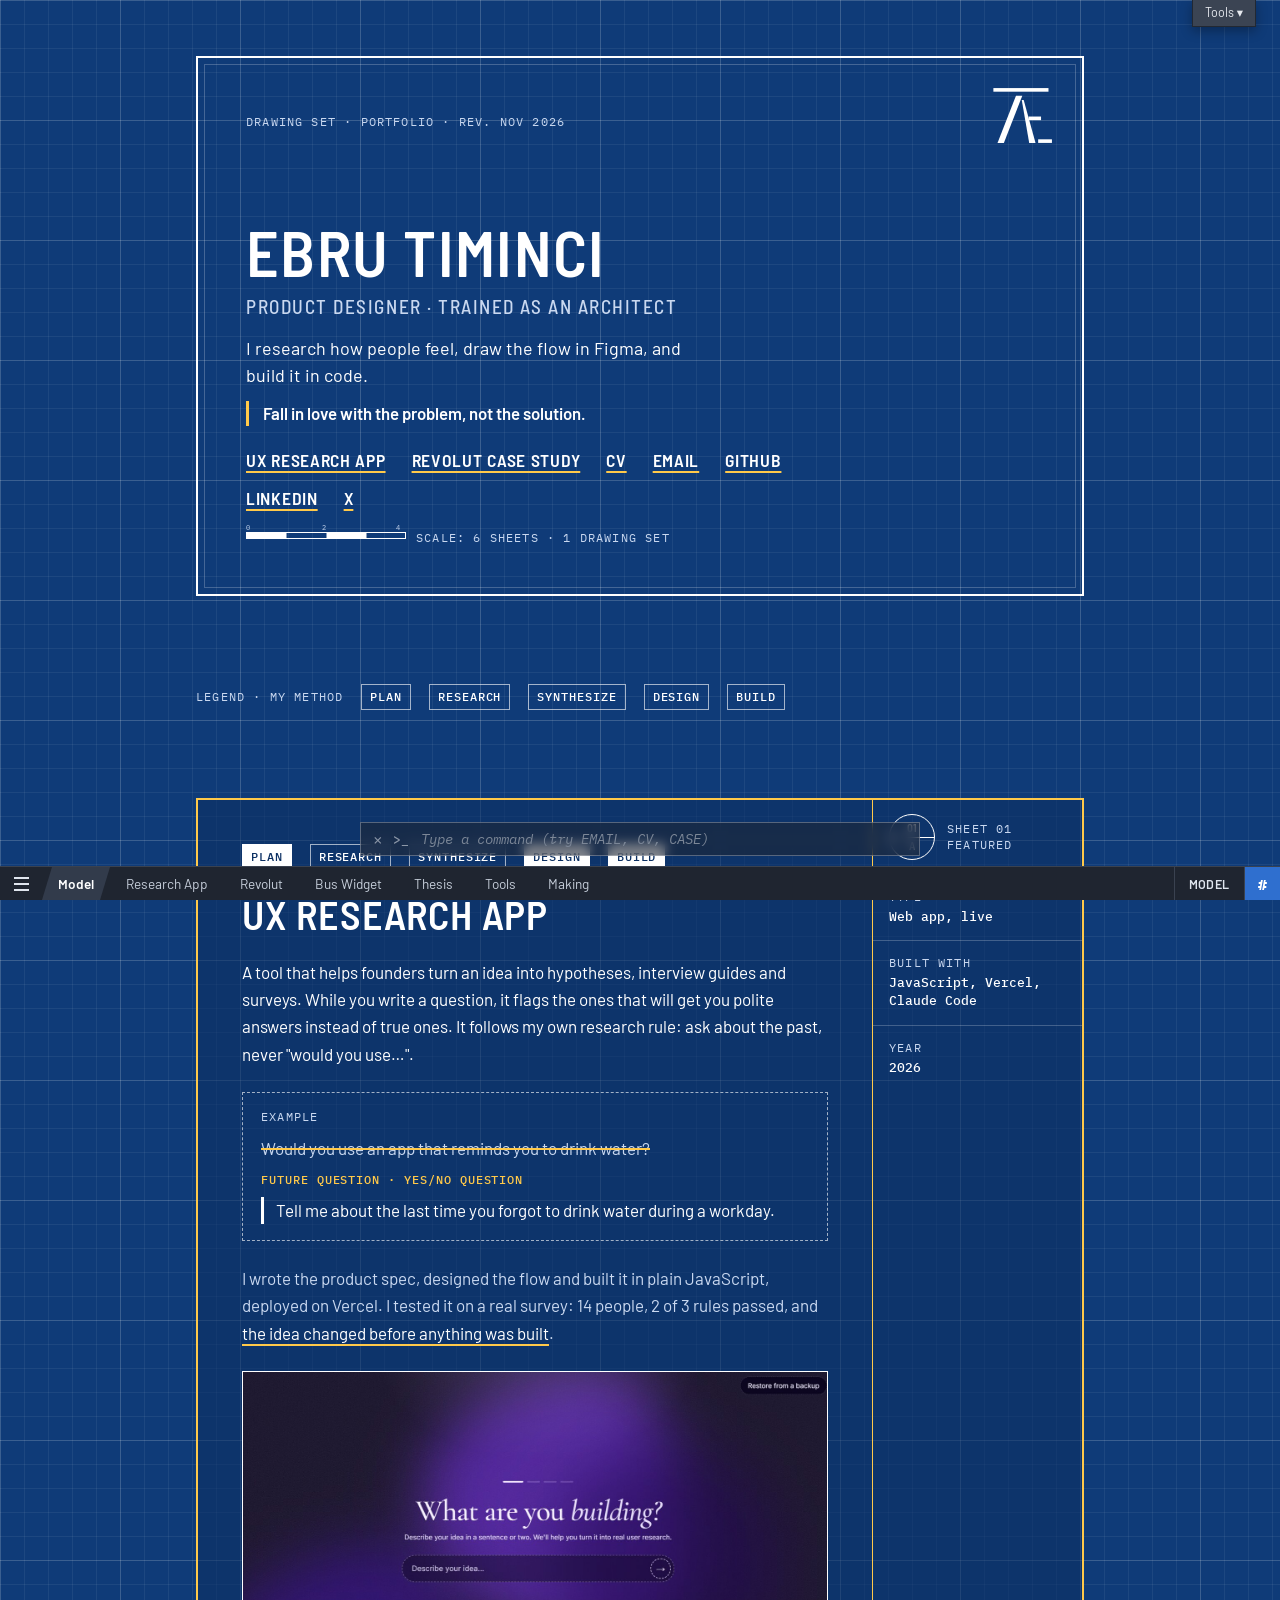
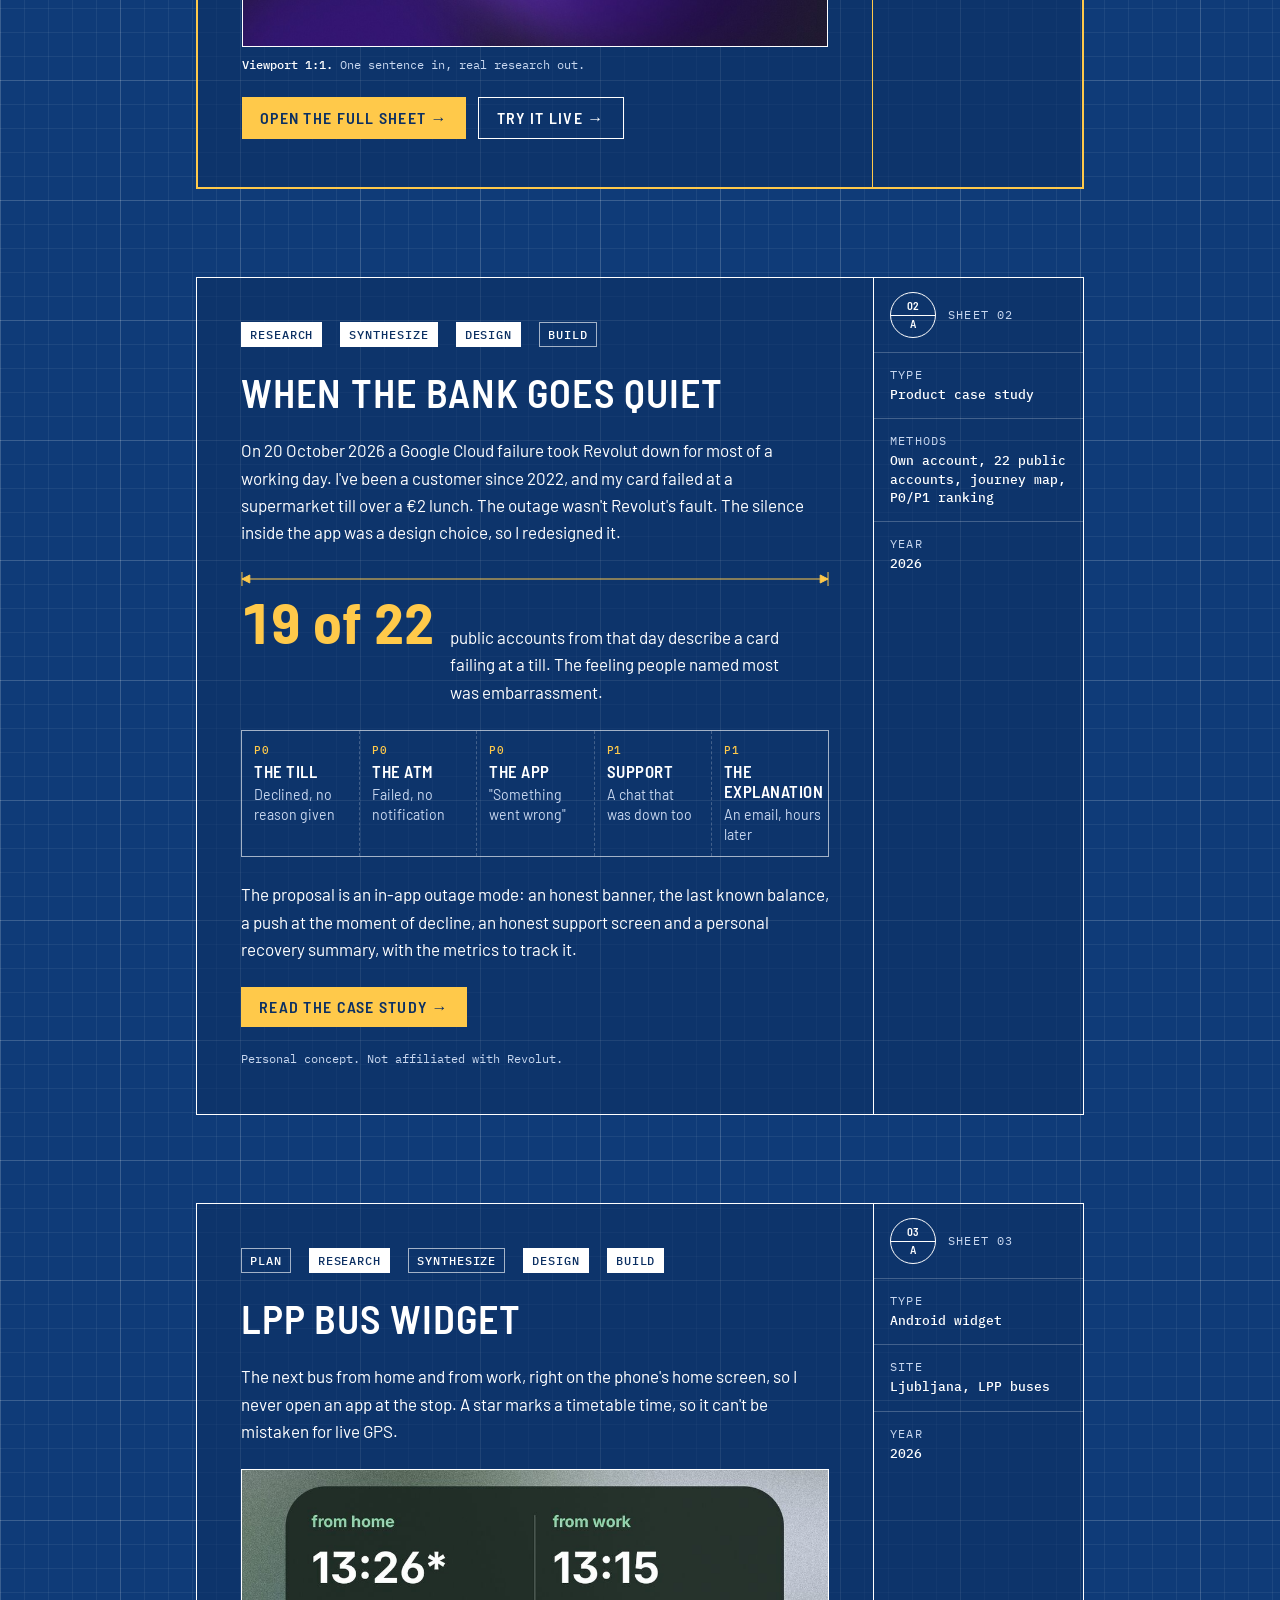
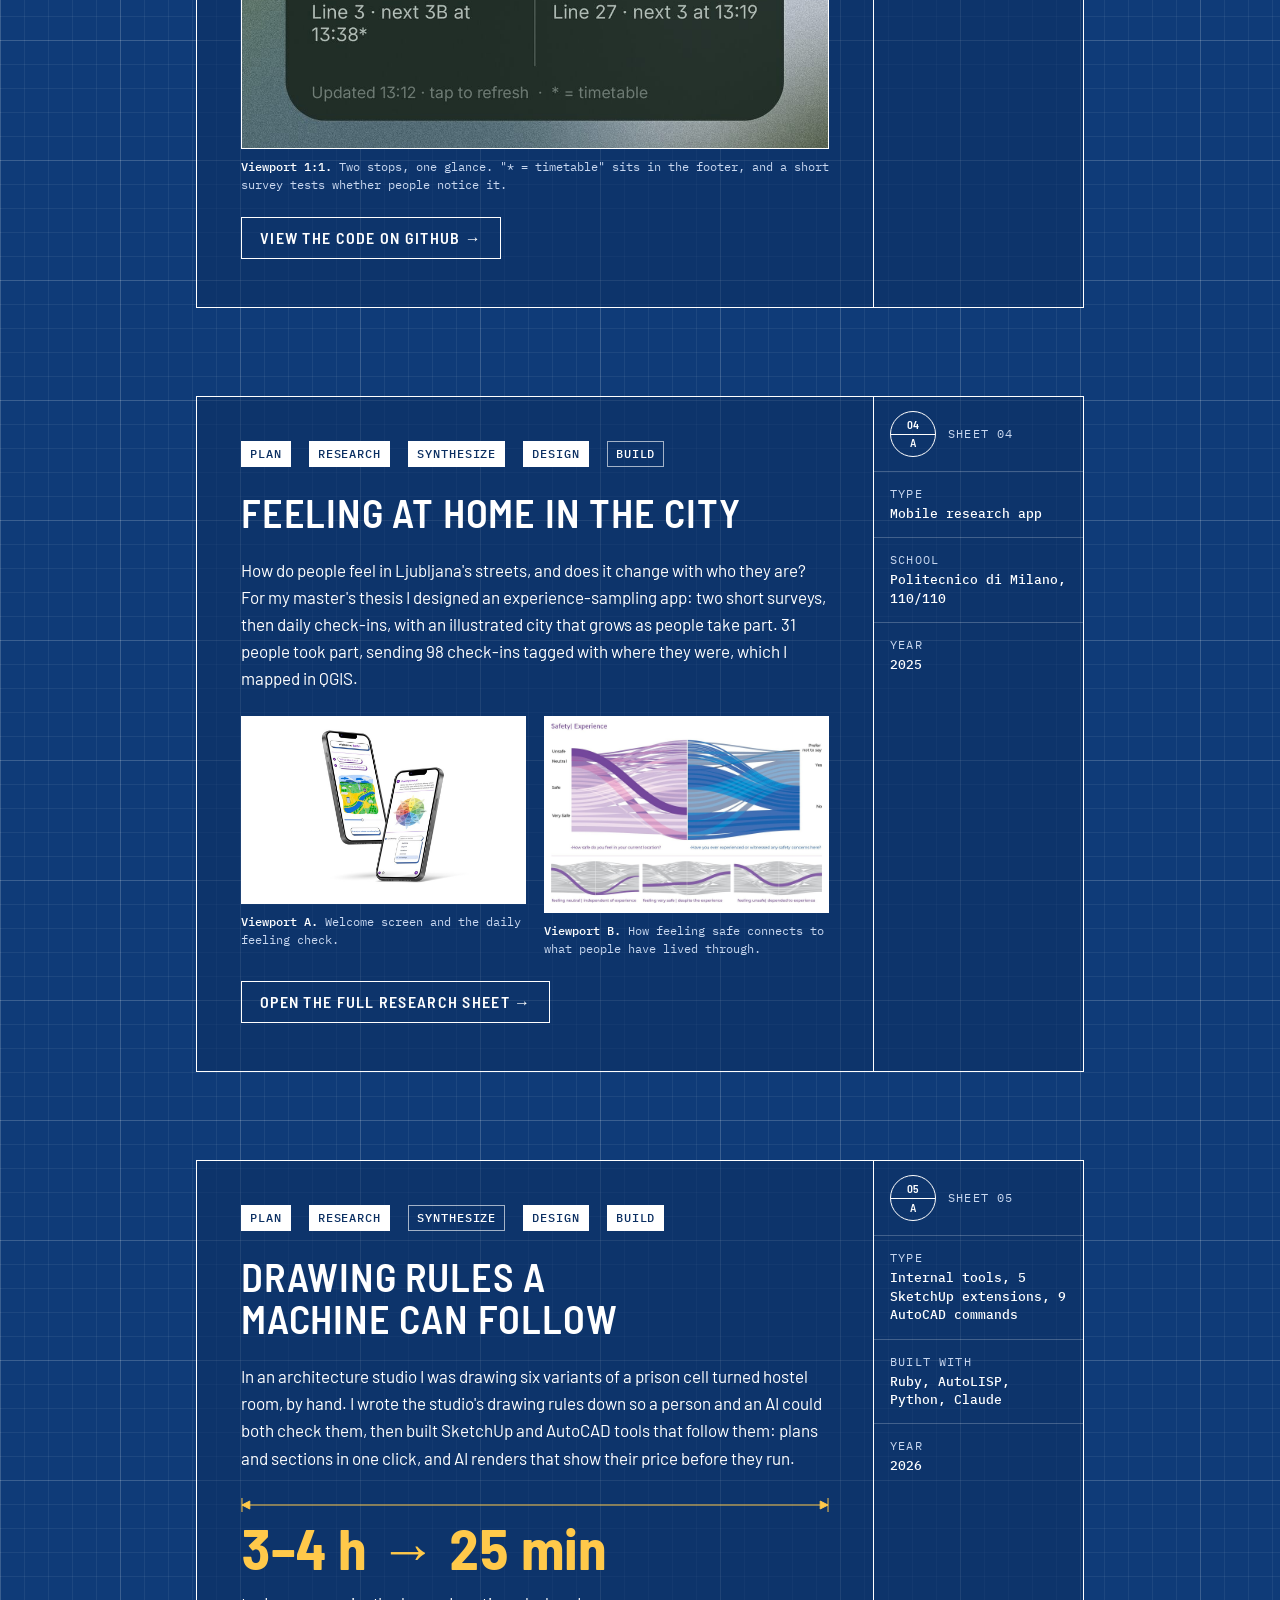
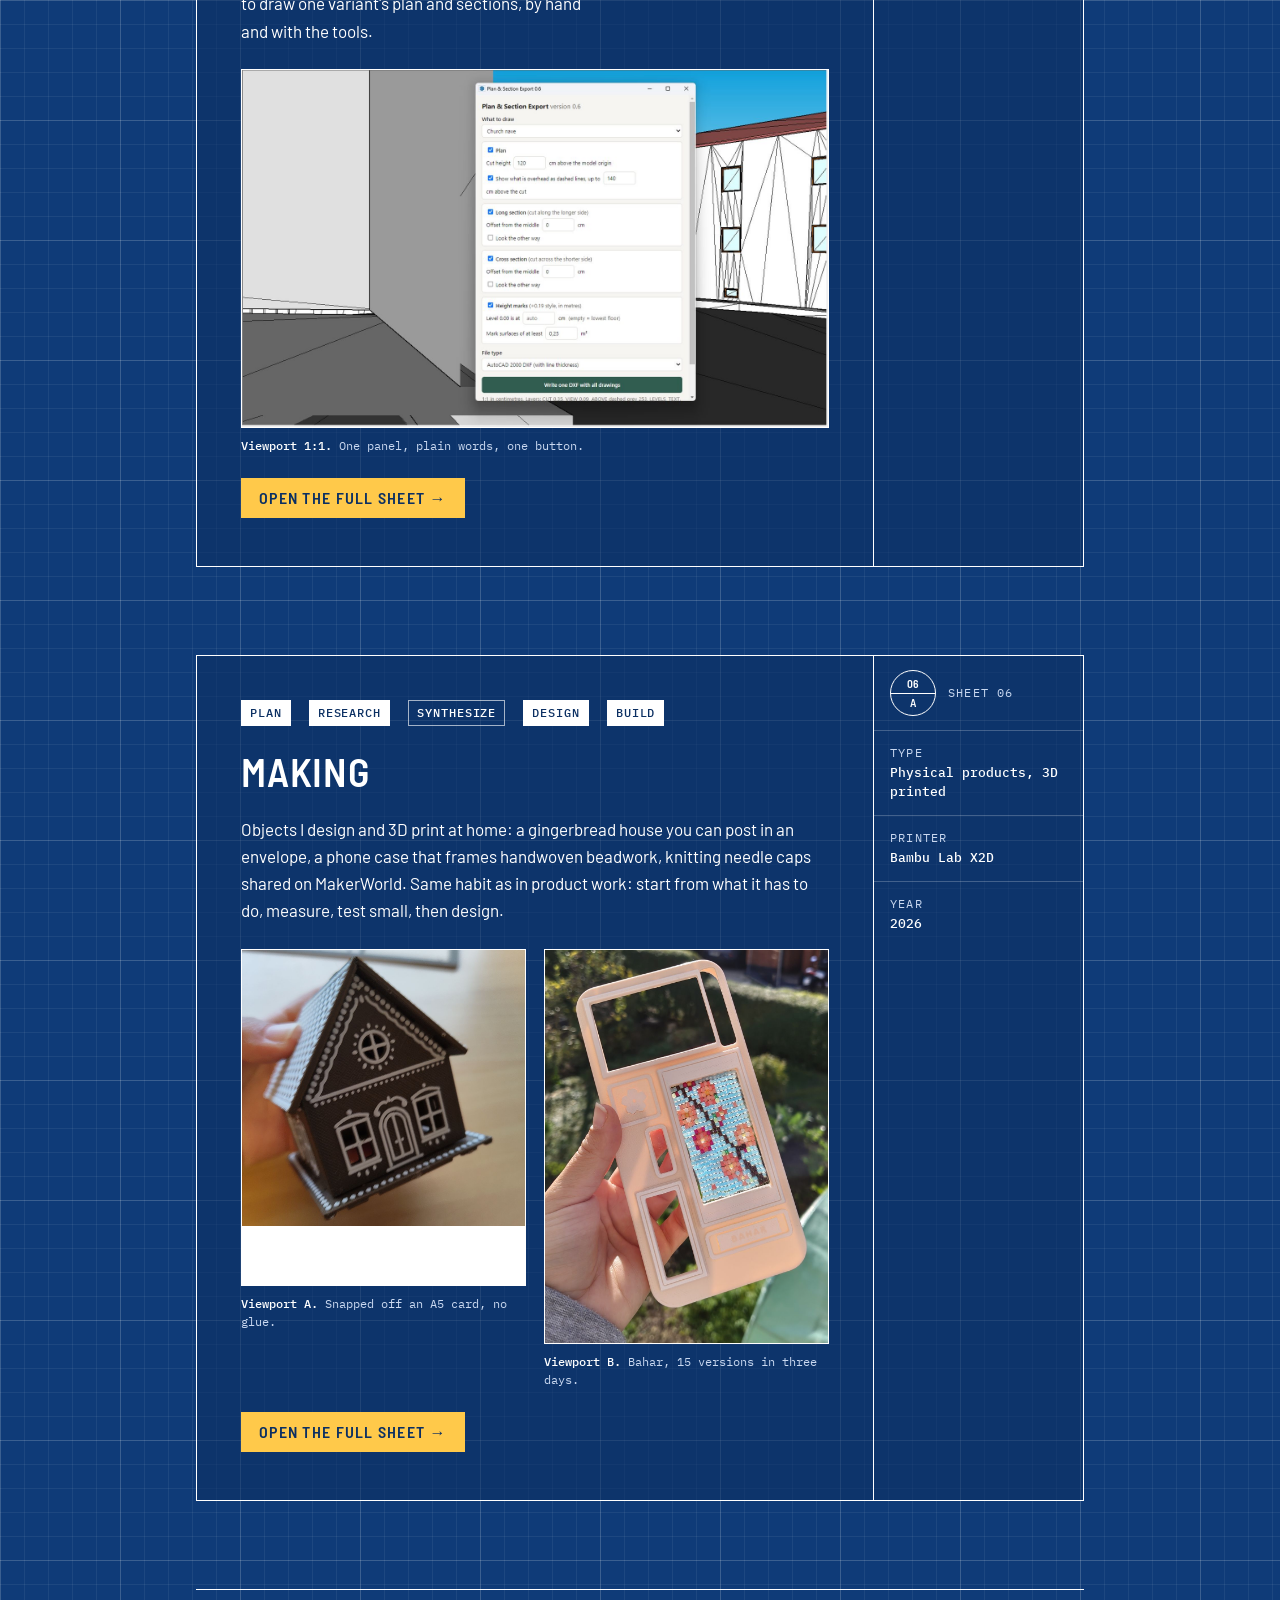
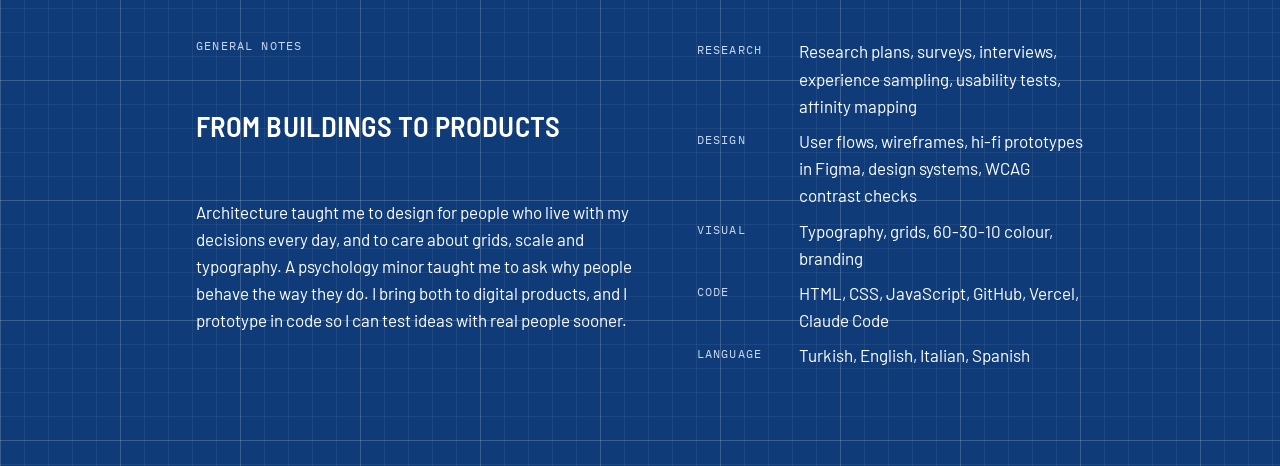
==== commit 348ca659: "Make the UX Research App the first sheet on the homepage Research App becomes Sheet 01 (featured) an" ====
--- a/index.html
+++ b/index.html
@@ -38,6 +38,7 @@
       <p class="lede">I research how people feel, draw the flow in Figma, and build it in code.</p>
       <p class="motto"><b>Fall in love with the problem, not the solution.</b></p>
       <div class="links">
+        <a href="app.html">UX Research App</a>
         <a href="casestudy.html">Revolut case study</a>
         <a href="Ebru-Timinci-CV.pdf?v=20261116" target="_blank" rel="noopener">CV</a>
         <a href="mailto:ebru.timinci@gmail.com">Email</a>
@@ -59,8 +60,37 @@
 
   <article class="sheet featured" aria-labelledby="s1">
     <div class="sheet-body">
+      <div class="legend"><span class="tag on">Plan</span><span class="tag">Research</span><span class="tag">Synthesize</span><span class="tag on">Design</span><span class="tag on">Build</span></div>
+      <h2 id="s1"><a class="h-link" href="app.html">UX Research App</a></h2>
+      <p>A tool that helps founders turn an idea into hypotheses, interview guides and surveys. While you write a question, it flags the ones that will get you polite answers instead of true ones. It follows my own research rule: ask about the past, never "would you use…".</p>
+      <div class="check" aria-label="Example of the live bias check">
+        <p class="ann">Example</p>
+        <p class="q"><s>Would you use an app that reminds you to drink water?</s></p>
+        <p class="flag">Future question · yes/no question</p>
+        <p class="q fix">Tell me about the last time you forgot to drink water during a workday.</p>
+      </div>
+      <p class="sub">I wrote the product spec, designed the flow and built it in plain JavaScript, deployed on Vercel. I tested it on a real survey: 14 people, 2 of 3 rules passed, and <a href="app.html#example">the idea changed before anything was built</a>.</p>
+      <figure>
+        <div class="vp"><img src="img/app-start.jpg" alt="The app's start screen: What are you building? above a single input" width="1400" height="657" loading="lazy"></div>
+        <figcaption><b>Viewport 1:1.</b> One sentence in, real research out.</figcaption>
+      </figure>
+      <div style="display:flex;flex-wrap:wrap;gap:12px">
+        <a class="cta" href="app.html">Open the full sheet →</a>
+        <a class="cta ghost" href="https://ux-research-app-one.vercel.app" target="_blank" rel="noopener">Try it live →</a>
+      </div>
+    </div>
+    <aside class="titleblock" aria-label="Project details">
+      <div class="no"><span class="bubble"><span class="t">01</span><span class="b">A</span></span><span class="ann">Sheet 01<br>Featured</span></div>
+      <div><span class="ann">Type</span><b>Web app, live</b></div>
+      <div><span class="ann">Built with</span><b>JavaScript, Vercel, Claude Code</b></div>
+      <div><span class="ann">Year</span><b>2026</b></div>
+    </aside>
+  </article>
+
+  <article class="sheet" aria-labelledby="s2">
+    <div class="sheet-body">
       <div class="legend"><span class="tag on">Research</span><span class="tag on">Synthesize</span><span class="tag on">Design</span><span class="tag">Build</span></div>
-      <h2 id="s1"><a class="h-link" href="casestudy.html">When the bank goes quiet</a></h2>
+      <h2 id="s2"><a class="h-link" href="casestudy.html">When the bank goes quiet</a></h2>
       <p>On 20 October 2026 a Google Cloud failure took Revolut down for most of a working day. I've been a customer since 2022, and my card failed at a supermarket till over a €2 lunch. The outage wasn't Revolut's fault. The silence inside the app was a design choice, so I redesigned it.</p>
       <div class="dim">
         <svg viewBox="0 0 600 18" preserveAspectRatio="none" aria-hidden="true"><g stroke="#ffc94a" stroke-width="1" fill="none"><path d="M1 2 V16 M599 2 V16 M1 9 H599"/><path d="M1 9 l8 -4 v8 z M599 9 l-8 -4 v8 z" fill="#ffc94a"/></g></svg>
@@ -78,38 +108,9 @@
       <p class="note">Personal concept. Not affiliated with Revolut.</p>
     </div>
     <aside class="titleblock" aria-label="Project details">
-      <div class="no"><span class="bubble"><span class="t">01</span><span class="b">A</span></span><span class="ann">Sheet 01<br>Featured</span></div>
+      <div class="no"><span class="bubble"><span class="t">02</span><span class="b">A</span></span><span class="ann">Sheet 02</span></div>
       <div><span class="ann">Type</span><b>Product case study</b></div>
       <div><span class="ann">Methods</span><b>Own account, 22 public accounts, journey map, P0/P1 ranking</b></div>
-      <div><span class="ann">Year</span><b>2026</b></div>
-    </aside>
-  </article>
-
-  <article class="sheet" aria-labelledby="s2">
-    <div class="sheet-body">
-      <div class="legend"><span class="tag on">Plan</span><span class="tag">Research</span><span class="tag">Synthesize</span><span class="tag on">Design</span><span class="tag on">Build</span></div>
-      <h2 id="s2"><a class="h-link" href="app.html">UX Research App</a></h2>
-      <p>A tool that helps founders turn an idea into hypotheses, interview guides and surveys. While you write a question, it flags the ones that will get you polite answers instead of true ones. It follows my own research rule: ask about the past, never "would you use…".</p>
-      <div class="check" aria-label="Example of the live bias check">
-        <p class="ann">Example</p>
-        <p class="q"><s>Would you use an app that reminds you to drink water?</s></p>
-        <p class="flag">Future question · yes/no question</p>
-        <p class="q fix">Tell me about the last time you forgot to drink water during a workday.</p>
-      </div>
-      <p class="sub">I wrote the product spec, designed the flow and built it in plain JavaScript, deployed on Vercel. I tested it on a real survey: 14 people, 2 of 3 rules passed, and <a href="app.html#example">the idea changed before anything was built</a>.</p>
-      <figure>
-        <div class="vp"><img src="img/app-start.jpg" alt="The app's start screen: What are you building? above a single input" width="1400" height="657" loading="lazy"></div>
-        <figcaption><b>Viewport 1:1.</b> One sentence in, real research out.</figcaption>
-      </figure>
-      <div style="display:flex;flex-wrap:wrap;gap:12px">
-        <a class="cta" href="app.html">Open the full sheet →</a>
-        <a class="cta ghost" href="https://ux-research-app-one.vercel.app" target="_blank" rel="noopener">Try it live →</a>
-      </div>
-    </div>
-    <aside class="titleblock" aria-label="Project details">
-      <div class="no"><span class="bubble"><span class="t">02</span><span class="b">A</span></span><span class="ann">Sheet 02</span></div>
-      <div><span class="ann">Type</span><b>Web app, live</b></div>
-      <div><span class="ann">Built with</span><b>JavaScript, Vercel, Claude Code</b></div>
       <div><span class="ann">Year</span><b>2026</b></div>
     </aside>
   </article>
@@ -236,8 +237,8 @@
   </div>
 </footer>
 
-<script src="blueprint.js?v=25"></script>
-<script src="tools.js?v=23"></script>
+<script src="blueprint.js?v=26"></script>
+<script src="tools.js?v=24"></script>
 
 </body>
 </html>
